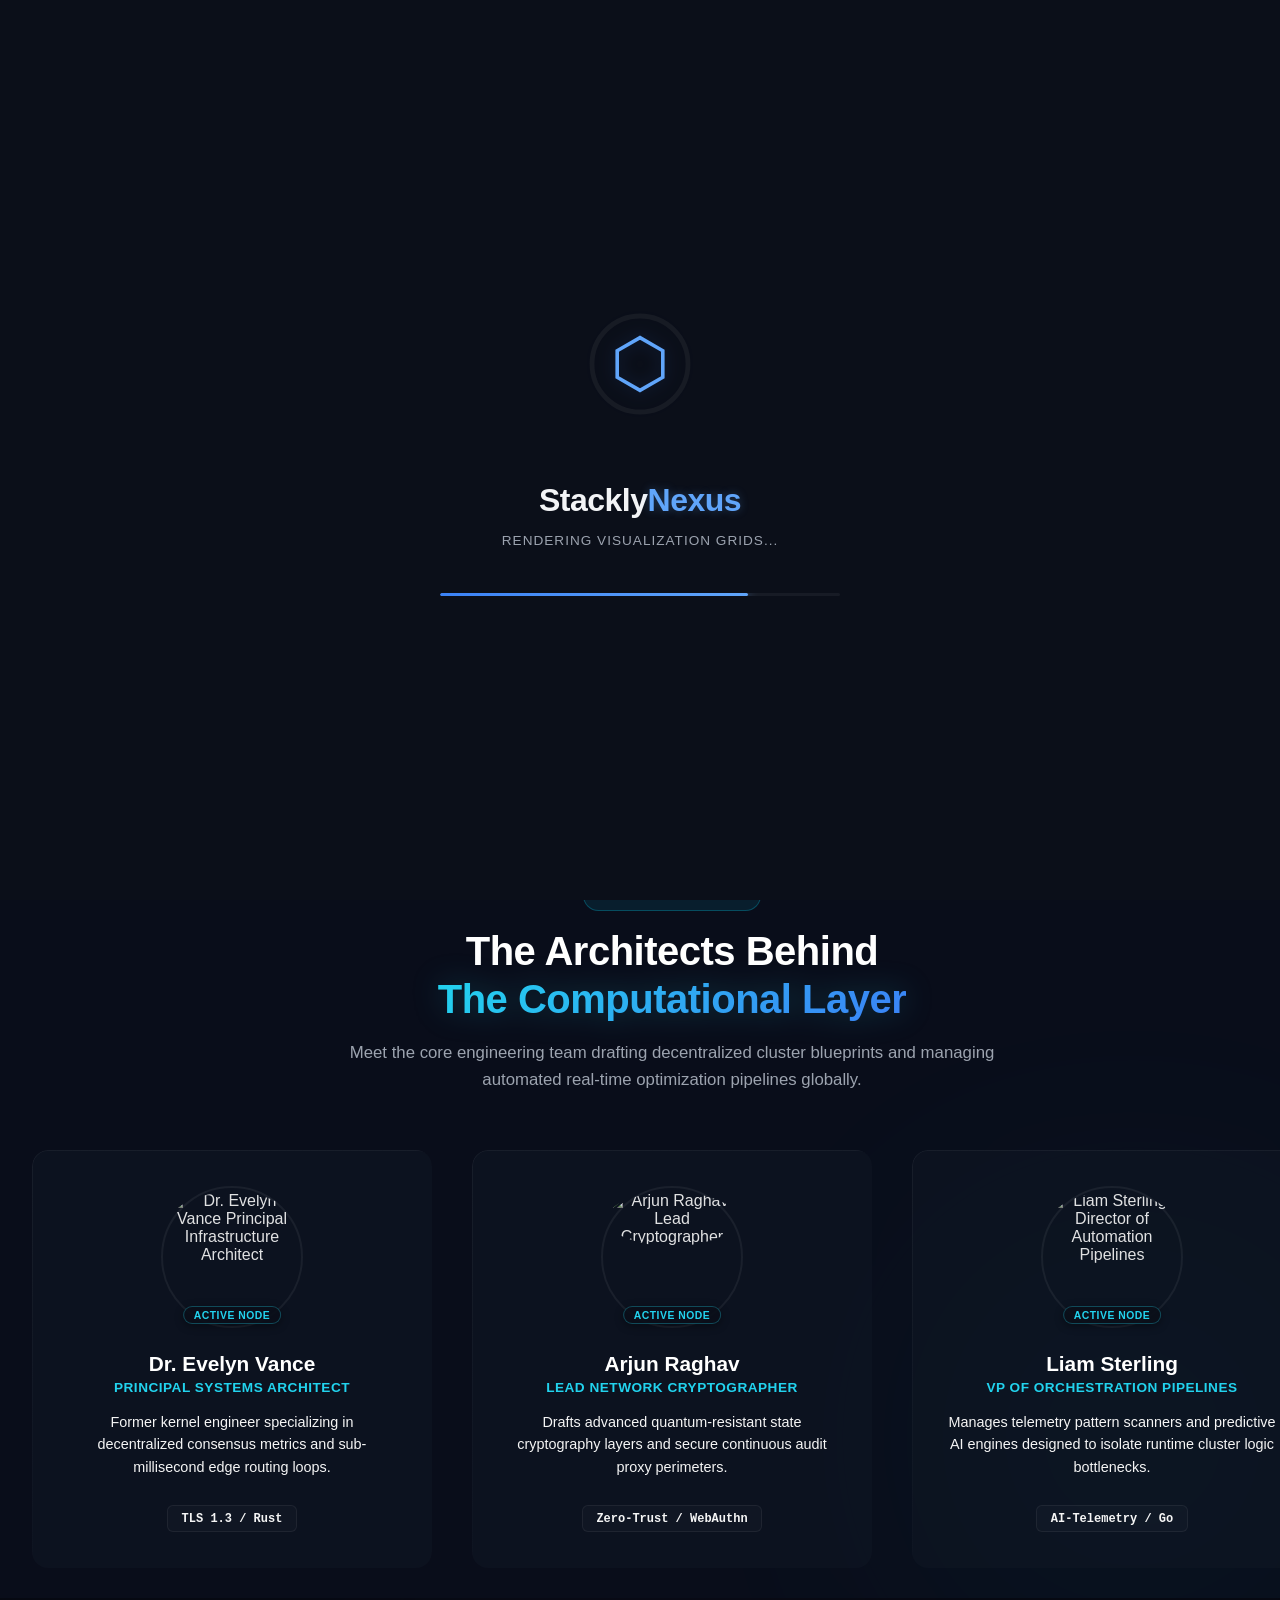
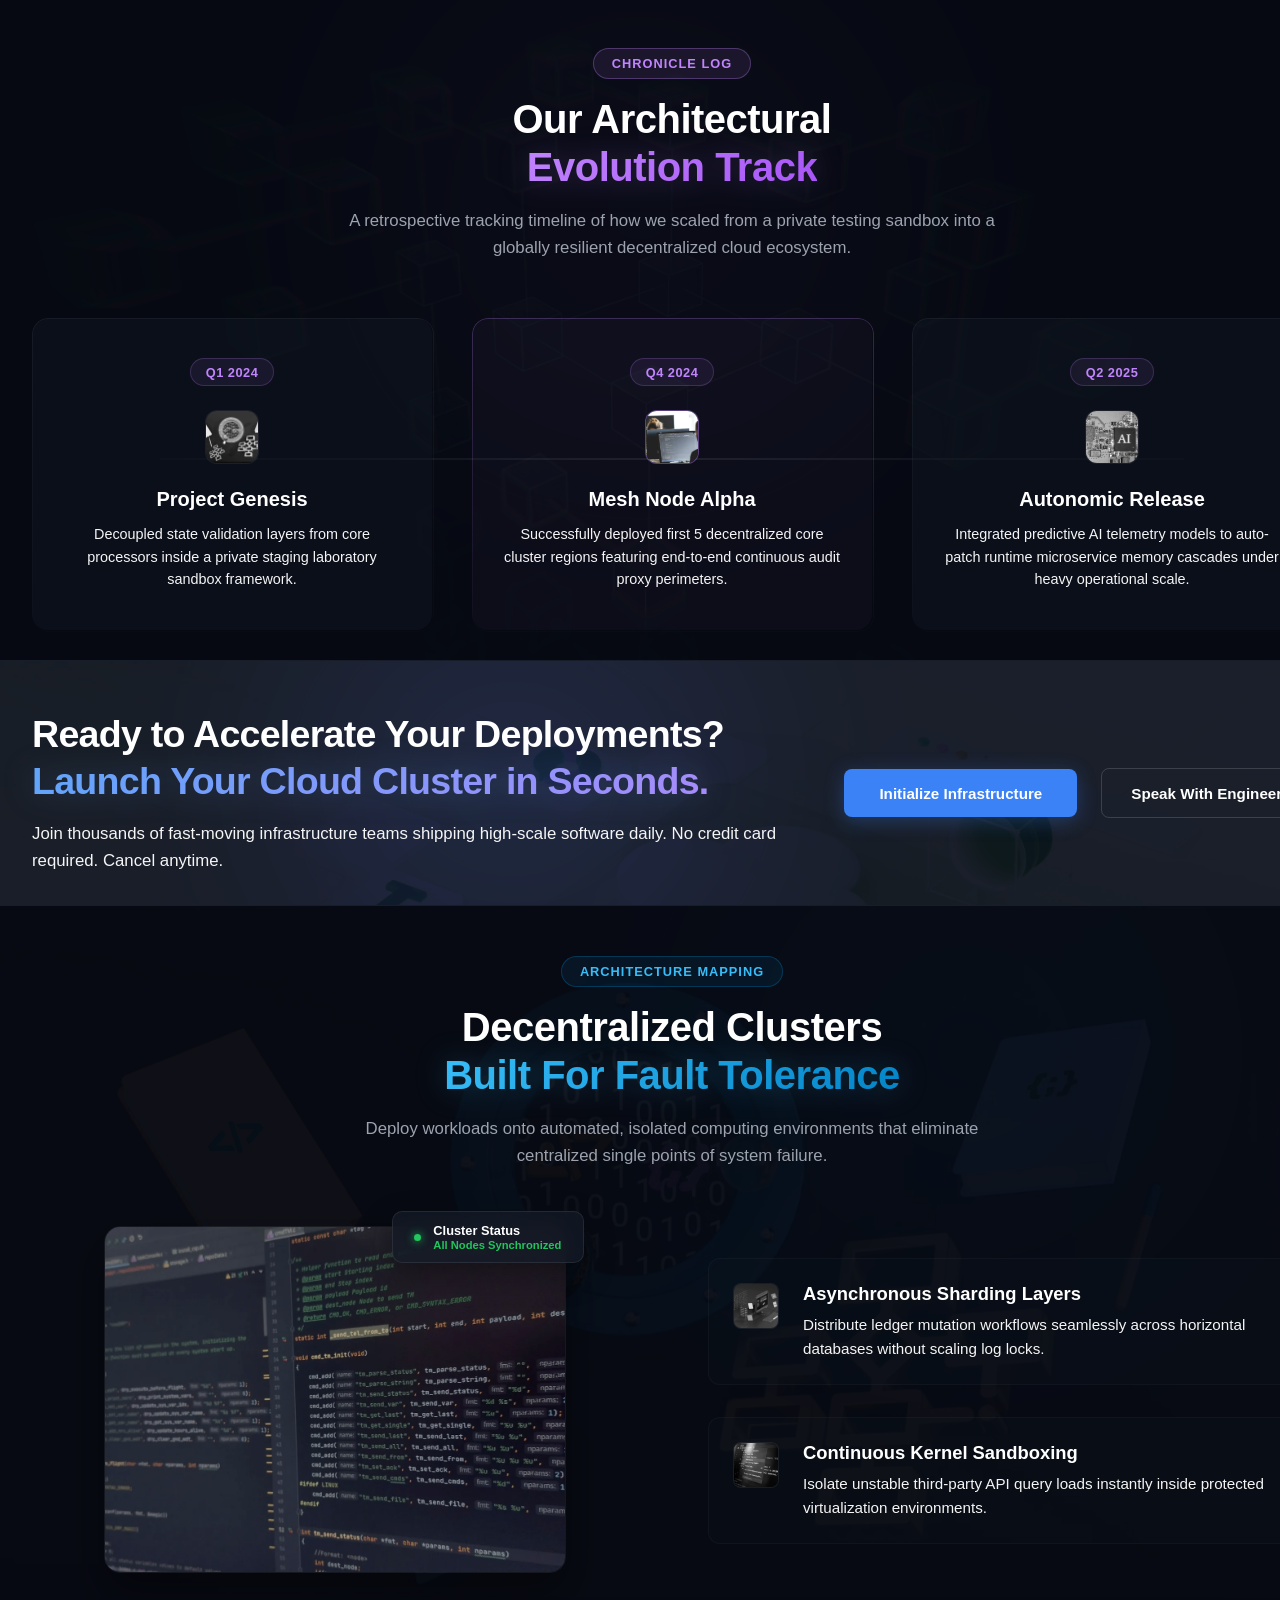
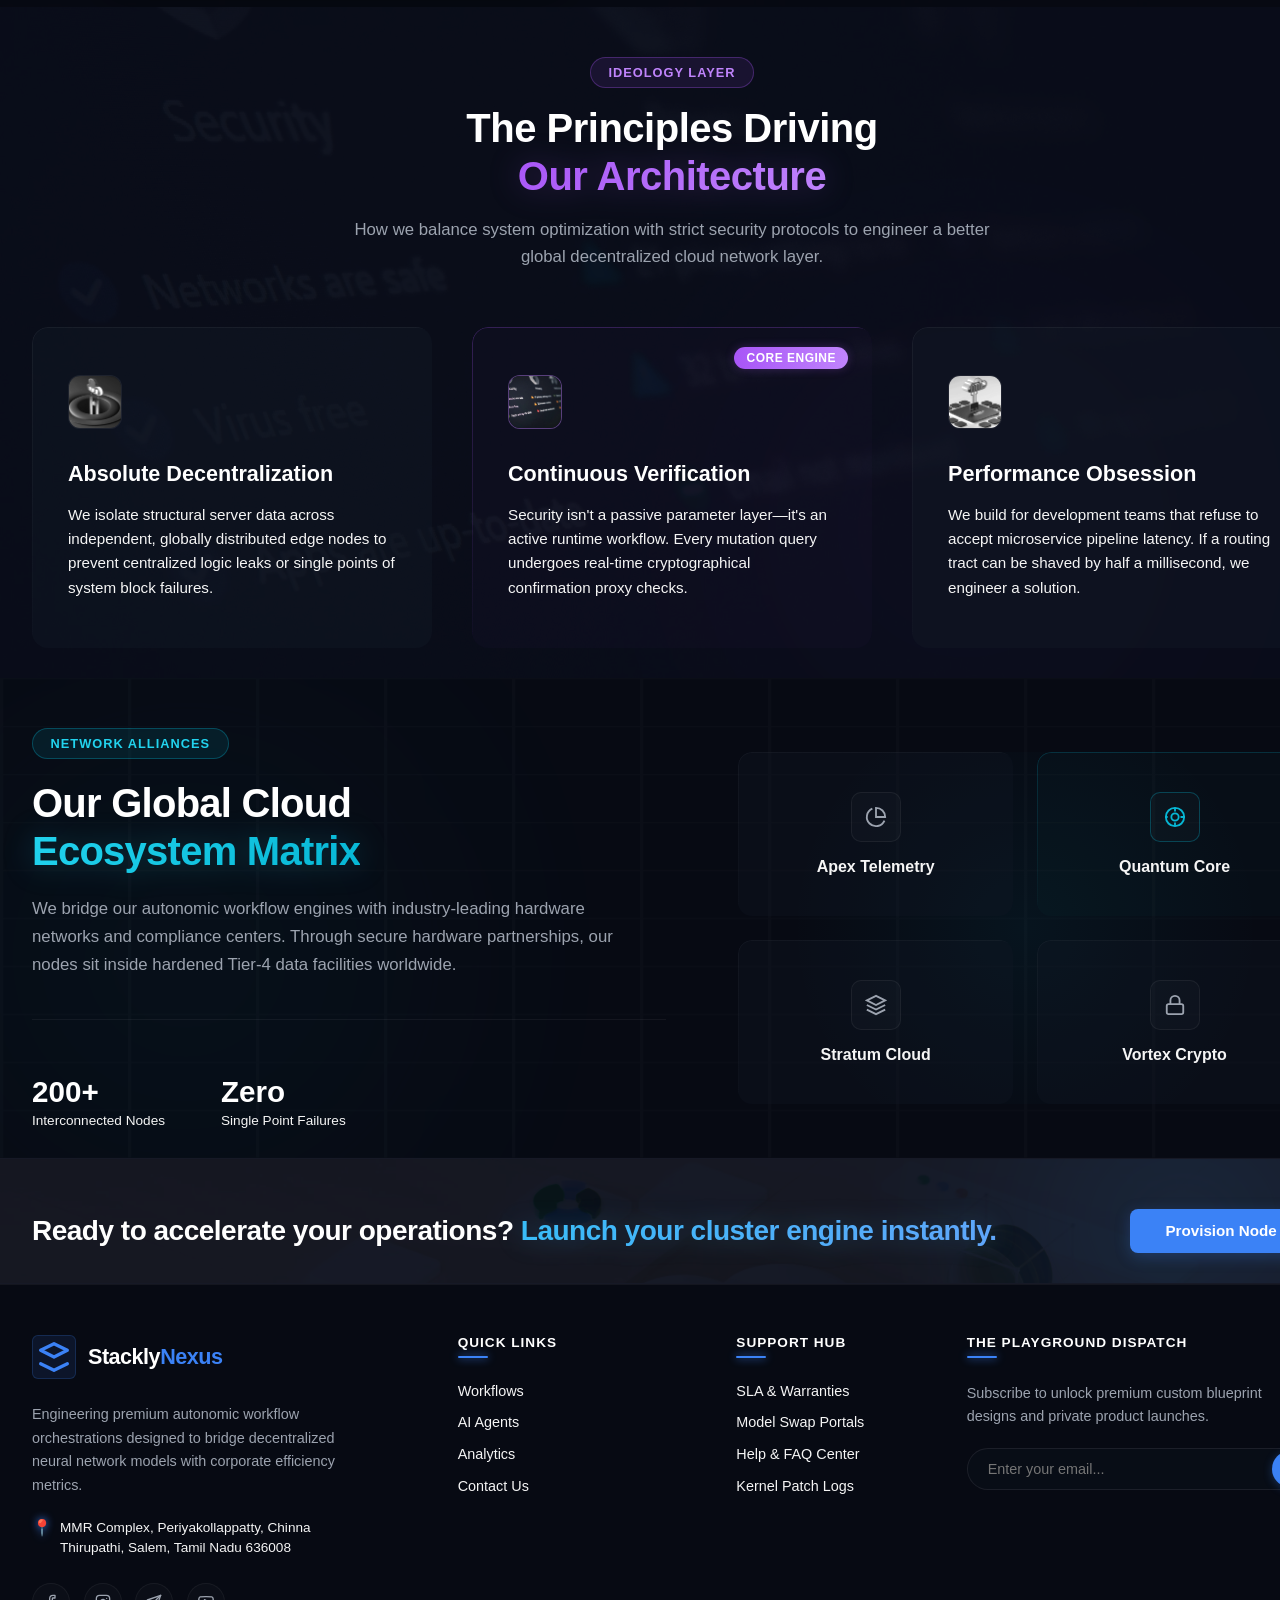
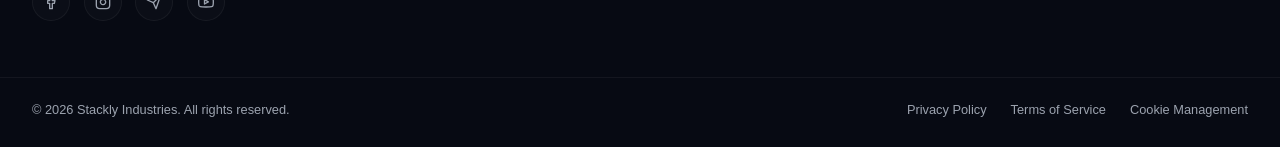
==== about.html @ 10509909 "about page" ====
<!DOCTYPE html>
<html lang="en">
<head>
    <meta charset="UTF-8">
    <meta name="viewport" content="width=device-width, initial-scale=1.0">
    <title>Stackly // Next-Gen Software Solutions</title>
    <link rel="stylesheet" href="style.css">
</head>
<body>

    <!-- 🌟 MODERN PRELOADER OVERLAY -->
    <div id="preloader">
        <div class="preloader-content">
            <!-- Animated Vector Logo Matrix -->
            <div class="vector-logo-container">
                <svg class="glow-vector" viewBox="0 0 100 100" xmlns="http://w3.org">
                    <!-- Outer Ring Path -->
                    <circle class="ring-track" cx="50" cy="50" r="40" />
                    <circle class="ring-pulse" cx="50" cy="50" r="40" />
                    <!-- Inner Core Tech Node Vector -->
                    <polygon class="core-node" points="50,28 69,39 69,61 50,72 31,61 31,39" />
                </svg>
            </div>
            
            <!-- Branding Text Matrix -->
            <div class="loading-text-group">
                <h2 class="loading-brand">Stackly<span>Nexus</span></h2>
                <p class="loading-status">Initializing Core Modules...</p>
            </div>

            <!-- Sleek Linear Progress Track -->
            <div class="progress-bar-container">
                <div class="progress-fill"></div>
            </div>
        </div>
    </div>


   

   <script>
    document.addEventListener("DOMContentLoaded", () => {
    
    const preloader = document.getElementById("preloader");
    const progressFill = document.querySelector(".progress-fill");
    const appContent = document.getElementById("app-content");
    const statusText = document.querySelector(".loading-status");

    // Dynamic loading text states array
    const trackingPhrases = [
        "Initializing core modules...",
        "Establishing secure connection layers...",
        "Optimizing cloud pipeline paths...",
        "Rendering visualization grids..."
    ];

    let currentProgress = 0;
    let phraseIndex = 0;

    // 1. Loading Sequence Pipeline Simulation
    const preloaderInterval = setInterval(() => {
        // Increment loading metrics non-linearly for real-world simulation feel
        currentProgress += Math.floor(Math.random() * 12) + 4;
        
        if (currentProgress >= 100) {
            currentProgress = 100;
            clearInterval(preloaderInterval);
            terminatePreloader();
        }

        // Apply progressive width to CSS element
        progressFill.style.width = `${currentProgress}%`;

        // Cycle through dynamic feedback states contextually
        if (currentProgress > (phraseIndex + 1) * 25 && phraseIndex < trackingPhrases.length - 1) {
            phraseIndex++;
            statusText.innerText = trackingPhrases[phraseIndex];
        }
    }, 500);

    // 2. Clear preloader overlay smoothly out of user focus
    function terminatePreloader() {
        statusText.innerText = "Ready.";
        
        setTimeout(() => {
            // Apply layout exit shifts
            preloader.classList.add("preloader-hidden");
            
            // Bring primary layout container cleanly into vision
            if(appContent) {
                appContent.classList.remove("content-hidden");
                appContent.classList.add("content-visible");
            }
        }, 1000);
    }
});

   </script>

  <!-- 🌟 FIXED, CENTER-ALIGNED HEADER MODULE -->
<header class="navbar-fixed">
    <div class="nav-container">
        
        <!-- Brand Logo Unit (Clicking refreshes the active viewport window) -->
        <a href="javascript:void(0);" class="brand-logo" onclick="window.location.reload();" aria-label="StacklyNexus Home">
            <!-- Scalable SVG tech vector node avoids broken network image paths -->
            <svg class="logo-img" viewBox="0 0 24 24" fill="none" stroke="#3b82f6" stroke-width="2" stroke-linecap="round" stroke-linejoin="round">
                <polygon points="12 2 22 7 12 12 2 7 12 2"></polygon>
                <polyline points="2 17 12 22 22 17"></polyline>
                <polyline points="2 12 12 17 22 12"></polyline>
            </svg>
            <span class="logo-text">Stackly<span>Nexus</span></span>
        </a>

        <!-- Responsive Mobile Drawer Toggle -->
        <button class="hamburger-trigger" aria-label="Toggle Navigation Menu" aria-expanded="false">
            <div class="hamburger-bar"></div>
            <div class="hamburger-bar"></div>
            <div class="hamburger-bar"></div>
        </button>

        <!-- Desktop and Mobile Menu Control Hub -->
        <nav class="nav-menu-wrapper">
            <ul class="nav-list">
                <li><a href="index.html" class="nav-item ">Home</a></li>
                <li><a href="about.html" class="nav-item active">About Us</a></li>
                <li><a href="services.html" class="nav-item">Services</a></li>
                <li><a href="blogs.html" class="nav-item">Blogs</a></li>
                <li><a href="contact.html" class="nav-item">Contact Us</a></li>
            </ul>
        </nav>

        <!-- Right Aligned Authentication Container -->
        <div class="nav-auth-panel">
            <a href="login.html" class="btn-auth">Login</a>
        </div>

    </div>
</header>




<script>
   document.addEventListener("DOMContentLoaded", () => {

    const hamburgerTrigger = document.querySelector(".hamburger-trigger");
    const navMenuWrapper = document.querySelector(".nav-menu-wrapper");
    const navLinks = document.querySelectorAll(".nav-item");
    const authPanel = document.querySelector(".nav-auth-panel");

    // 1. Mobile Drawer Toggle Control Mechanics
    const toggleMobileMenu = () => {
        const isOpen = navMenuWrapper.classList.toggle("drawer-open");
        hamburgerTrigger.classList.toggle("hamburger-active");
        hamburgerTrigger.setAttribute("aria-expanded", isOpen);
        
        if (isOpen) {
            // Append auth logic internally inside layout drawer on tiny viewports
            navMenuWrapper.appendChild(authPanel);
            document.body.style.overflow = "hidden"; // Freeze underlying scroll tracks
        } else {
            // Restore auth node cleanly back onto core grid setup track line
            document.querySelector(".nav-container").appendChild(authPanel);
            document.body.style.overflow = "";
        }
    };

    hamburgerTrigger.addEventListener("click", toggleMobileMenu);

    // 2. Click Navigation and Class State Refinement
    navLinks.forEach(item => {
        item.addEventListener("click", function() {
            // Clear prior active classes
            document.querySelector(".nav-item.active")?.classList.remove("active");
            
            // Apply fresh current active rule assignments
            this.classList.add("active");

            // Fast close drawer if screen size triggers a click action inside responsive layout viewports
            if (navMenuWrapper.classList.contains("drawer-open")) {
                toggleMobileMenu();
            }
        });
    });
});


</script>

<!-- 🌟 ULTRA-MODERN ABOUT HERO SUBSECTION LAYER -->
<section id="about-hero" class="ab-hero-frame">
    
    <!-- Background Canvas Texture Layer Mapping -->
    <div class="ab-hero-bg-layer">
        <img src="./Assests/hand and robot - ai.webp" alt="Cyber security tech grid layout background spatial map" class="ab-hero-mesh-img">
        <div class="ab-hero-glow-orb spectrum-cyan"></div>
        <div class="ab-hero-glow-orb spectrum-indigo"></div>
    </div>

    <div class="ab-hero-container">
        
        <!-- Left Side Column Text & Interactive Mission Core -->
        <div class="ab-hero-text-block">
            <div class="ab-hero-badge">
                <span class="beacon-pulse-dot"></span>
                <span>Our Core Blueprint</span>
            </div>
            
            <h1 class="ab-hero-main-title">
                Pioneering the Next <br>
                <span class="ab-neon-gradient-text">Computational Layer</span>
            </h1>
            
            <p class="ab-hero-subtitle-desc">
                We are a distributed collective of infrastructure architects, data scientists, and systems engineers obsessed with reducing pipeline latency. StacklyNexus builds decentralized automation engines that empower high-growth development operations globally.
            </p>
            
            <!-- Quick Telemetry Specs Row Inside Text Block -->
            <div class="ab-mini-telemetry-row">
                <div class="telemetry-item">
                    <h4>2024</h4>
                    <p>Genesis Launch</p>
                </div>
                <div class="telemetry-item">
                    <h4>15+</h4>
                    <p>Global Edge Hubs</p>
                </div>
                <div class="telemetry-item">
                    <h4>99.99%</h4>
                    <p>Cluster Integrity</p>
                </div>
            </div>
        </div>

        <!-- Right Side Column Visual Showcase Asset Box -->
        <div class="ab-hero-showcase-block">
            <div class="ab-showcase-backdrop-glow"></div>
            <div class="ab-showcase-hull-frame">
                <!-- High-contrast architectural preview image serves as the graphic centerpiece -->
                <img src="./Assests/network visualization.webp" alt="Global team collaborative network telemetry visualization chart" class="ab-showcase-main-img">
                
                <!-- Floating Dashboard Telemetry Card Mockup Overlay -->
                <div class="ab-floating-card metric-overlay-tl">
                    <span class="metric-pulse-icon">🔮</span>
                    <div class="metric-content-box">
                        <p class="metric-node-label">Network Protocol</p>
                        <h4 class="metric-node-val">Zero-Trust Active</h4>
                    </div>
                </div>
            </div>
        </div>

    </div>
</section>

<style>
    /* 🌟 ABOUT PAGE HERO SECTION ENGINE */
.ab-hero-frame {
    position: relative;
    width: 100%;
    min-height: 75vh;
    display: flex;
    align-items: center;
    /* Strict Layout Constraints requested: 50px Top, 30px Bottom */
    padding: 50px 0 30px 0;
    background-color: #070a13; /* Seamless midnight tech base canvas backing color */
    overflow: hidden;
}

/* Background Graphical Layer Tracks mapping */
.ab-hero-bg-layer {
    position: absolute;
    top: 0;
    left: 0;
    width: 100%;
    height: 100%;
    z-index: 1;
    pointer-events: none;
}

.ab-hero-mesh-img {
    width: 100%;
    height: 100%;
    object-fit: cover;
    opacity: 0.1; /* Highly subtle texture background mapping */
    filter: saturate(1.4) contrast(1.1) hue-rotate(180deg);
}

/* Layered Radial Ambient Light Blur Patches */
.ab-hero-glow-orb {
    position: absolute;
    border-radius: 50%;
    filter: blur(130px);
    opacity: 0.12;
    mix-blend-mode: screen;
}

.spectrum-cyan {
    top: -10%;
    right: 10%;
    width: 500px;
    height: 500px;
    background: radial-gradient(circle, #06b6d4 0%, transparent 70%);
}

.spectrum-indigo {
    bottom: -5%;
    left: 5%;
    width: 450px;
    height: 450px;
    background: radial-gradient(circle, #6366f1 0%, transparent 70%);
}

/* Two-Column Responsive Presentation Grid Layout Setup */
.ab-hero-container {
    max-width: 1400px;
    width: 100%;
    margin: 0 auto;
    padding: 0 2rem;
    display: grid;
    grid-template-columns: 1.15fr 0.85fr;
    gap: 4.5rem;
    align-items: center;
    position: relative;
    z-index: 5;
}

/* Left Column Descriptive Typography Elements */
.ab-hero-text-block {
    display: flex;
    flex-direction: column;
    align-items: flex-start;
}

.ab-hero-badge {
    display: inline-flex;
    align-items: center;
    gap: 0.6rem;
    background-color: rgba(6, 182, 212, 0.08);
    border: 1px solid rgba(6, 182, 212, 0.2);
    padding: 0.45rem 1.1rem;
    border-radius: 100px;
    font-size: 0.8rem;
    font-weight: 700;
    color: #22d3ee;
    letter-spacing: 0.5px;
    text-transform: uppercase;
    margin-bottom: 1.5rem;
    box-shadow: 0 0 15px rgba(6, 182, 212, 0.05);
}

.beacon-pulse-dot {
    width: 6px;
    height: 6px;
    background-color: #06b6d4;
    border-radius: 50%;
    box-shadow: 0 0 8px #06b6d4;
    animation: beaconGlowPulse 1.5s infinite alternate;
}

.ab-hero-main-title {
    font-size: 3.75rem;
    font-weight: 800;
    line-height: 1.15;
    letter-spacing: -1.25px;
    color: #ffffff;
    margin: 0 0 1.5rem 0;
}

.ab-neon-gradient-text {
    background: linear-gradient(135deg, #22d3ee 0%, #3b82f6 50%, #818cf8 100%);
    -webkit-background-clip: text;
    -webkit-text-fill-color: transparent;
    filter: drop-shadow(0 0 20px rgba(34, 211, 238, 0.25));
}

.ab-hero-subtitle-desc {
    font-size: 1.1rem;
    line-height: 1.65;
    color: whitesmoke; /* Replaces text-muted field color tokens for deep theme reading contrast */
    max-width: 620px;
    margin: 0 0 2.5rem 0;
}

/* Dynamic Inline Technical Metrics Micro Grid */
.ab-mini-telemetry-row {
    display: flex;
    gap: 3rem;
    border-top: 1px solid rgba(255, 255, 255, 0.06);
    padding-top: 1.75rem;
    width: 100%;
}

.telemetry-item h4 {
    font-size: 1.75rem;
    font-weight: 800;
    color: #ffffff;
    line-height: 1.1;
    margin-bottom: 4px;
    transition: color 0.3s ease, text-shadow 0.3s ease;
}

.telemetry-item p {
    margin: 0;
    font-size: 0.85rem;
    font-weight: 500;
    color: whitesmoke;
}

/* Right Column Visual Media Asset Blocks */
.ab-hero-showcase-block {
    position: relative;
    width: 100%;
    display: flex;
    justify-content: center;
    align-items: center;
}

.ab-showcase-backdrop-glow {
    position: absolute;
    width: 85%;
    height: 85%;
    background: radial-gradient(circle, rgba(6, 182, 212, 0.12) 0%, transparent 65%);
    z-index: 1;
    pointer-events: none;
}

.ab-showcase-hull-frame {
    position: relative;
    width: 100%;
    max-width: 440px;
    aspect-ratio: 1 / 1;
    border-radius: 20px;
    z-index: 2;
    animation: floatingOscillation 6s ease-in-out infinite;
}

.ab-showcase-main-img {
    width: 100%;
    height: 100%;
    object-fit: cover;
    border-radius: 20px;
    border: 1px solid rgba(255, 255, 255, 0.08);
    box-shadow: 0 20px 40px rgba(0, 0, 0, 0.4);
    filter: brightness(0.8) saturate(0.95) contrast(1.05);
    transition: all 0.5s ease;
}

/* Floating HUD Dashboard Component Card element */
.ab-floating-card {
    position: absolute;
    background-color: rgba(19, 26, 38, 0.75);
    backdrop-filter: blur(12px);
    -webkit-backdrop-filter: blur(12px);
    border: 1px solid rgba(255, 255, 255, 0.08);
    padding: 0.75rem 1.25rem;
    border-radius: 10px;
    box-shadow: 0 10px 25px rgba(0, 0, 0, 0.4);
    display: flex;
    align-items: center;
    gap: 0.75rem;
    z-index: 10;
    transition: all 0.3s ease;
}

.metric-overlay-tl {
    top: 12%;
    left: -20px;
}

.metric-pulse-icon {
    font-size: 1.2rem;
    filter: drop-shadow(0 0 4px #a855f7);
}

.metric-node-label {
    margin: 0;
    font-size: 0.7rem;
    text-transform: uppercase;
    color: whitesmoke;
    letter-spacing: 0.5px;
}

.metric-node-val {
    margin: 2px 0 0 0;
    font-size: 0.95rem;
    font-weight: 700;
    color: #ffffff;
}

/* 🌟 DYNAMIC GLOW AND INTERACTIVE HOVER OVERLAYS */

.ab-hero-container:hover .telemetry-item h4 {
    color: #22d3ee;
    text-shadow: 0 0 12px rgba(34, 211, 238, 0.4);
}

.ab-showcase-hull-frame:hover .ab-showcase-main-img {
    filter: brightness(0.95) saturate(1.1) contrast(1.1);
    border-color: rgba(34, 211, 238, 0.3);
    box-shadow: 0 25px 45px rgba(34, 211, 238, 0.15);
}

.ab-showcase-hull-frame:hover .ab-floating-card {
    transform: translateY(-2px) scale(1.02);
    border-color: rgba(168, 85, 247, 0.4);
    box-shadow: 0 12px 30px rgba(168, 85, 247, 0.2);
}

/* 🌀 KEYFRAME TRANSFORMATION LOOP RIGS */
@keyframes beaconGlowPulse {
    0% { transform: scale(0.9); opacity: 0.6; }
    100% { transform: scale(1.25); opacity: 1; filter: drop-shadow(0 0 5px #06b6d4); }
}

@keyframes floatingOscillation {
    0% { transform: translateY(0px); }
    50% { transform: translateY(-10px); }
    100% { transform: translateY(0px); }
}

/* 📱 ADAPTIVE MOBILE LAYOUT OVERRIDES */
@media (max-width: 1024px) {
    .ab-hero-main-title { font-size: 3rem; }
    .ab-hero-container { gap: 2.5rem; }
}

@media (max-width: 900px) {
    .ab-hero-container {
        grid-template-columns: 1fr; /* Stacks column grids lineally on tablet and small viewports */
        text-align: center;
        gap: 4rem;
    }
    .ab-hero-text-block { align-items: center; }
    .ab-mini-telemetry-row { justify-content: center; gap: 2.5rem; }
    .metric-overlay-tl { left: 10px; top: 10px; } /* Safety adjustment zone margins inside smaller frameworks */
}

@media (max-width: 480px) {
    .ab-hero-main-title { font-size: 2.25rem; }
    .ab-mini-telemetry-row { flex-direction: column; gap: 1.5rem; }
}

</style>

<script>
    document.addEventListener("DOMContentLoaded", () => {
    
    // 🌟 Scroll Entrance Tracker Animation for About Hero Section Content Hub
    const abHeroTextContainer = document.querySelector(".ab-hero-text-block");
    const abHeroVisualContainer = document.querySelector(".ab-hero-showcase-block");

    if (abHeroTextContainer && abHeroVisualContainer) {
        // Configure safe initialization hidden metrics parameters
        abHeroTextContainer.style.opacity = "0";
        abHeroTextContainer.style.transform = "translateY(20px)";
        abHeroTextContainer.style.transition = "opacity 0.75s ease, transform 0.75s ease";

        abHeroVisualContainer.style.opacity = "0";
        abHeroVisualContainer.style.transform = "translateY(25px)";
        abHeroVisualContainer.style.transition = "opacity 0.75s ease, transform 0.75s ease";

        // Execute rapid layout activation immediately on DOM Mount loading phases
        setTimeout(() => {
            abHeroTextContainer.style.opacity = "1";
            abHeroTextContainer.style.transform = "translateY(0)";
            
            abHeroVisualContainer.style.opacity = "1";
            abHeroVisualContainer.style.transform = "translateY(0)";
        }, 300);
    }
});

</script>

<!-- 🌟 HIGH-TECH "OUR TEAM" ENGINEERING GRID COMPONENT -->
<section id="engineering-team" class="team-frame">
    
    <!-- Background Canvas Layer Architecture -->
    <div class="team-bg-layer">
        <img src="https://unsplash.com" alt="Technical network node layout background grid" class="team-mesh-img">
        <div class="team-ambient-glow neon-cyan-glow"></div>
    </div>

    <div class="team-container">
        
        <!-- Section Title & Meta Header Box -->
        <div class="team-header-block">
            <span class="team-badge">Operative Matrix</span>
            <h2 class="team-main-title">The Architects Behind <br><span>The Computational Layer</span></h2>
            <p class="team-subtitle-desc">Meet the core engineering team drafting decentralized cluster blueprints and managing automated real-time optimization pipelines globally.</p>
        </div>

        <!-- 3-Column Adaptable Responsive Grid System -->
        <div class="team-grid-track">
            
            <!-- Team Member Card 01 -->
            <div class="team-card-node">
                <div class="team-card-inner">
                    <div class="member-image-hull">
                        <img src="https://unsplash.com" alt="Dr. Evelyn Vance Principal Infrastructure Architect" class="member-main-img">
                        <!-- Neon status telemetry tag overlay -->
                        <span class="member-status-indicator">Active Node</span>
                    </div>
                    <div class="member-meta-details">
                        <h3 class="member-name">Dr. Evelyn Vance</h3>
                        <p class="member-role">Principal Systems Architect</p>
                        <p class="member-bio">Former kernel engineer specializing in decentralized consensus metrics and sub-millisecond edge routing loops.</p>
                        
                        <!-- Floating Micro Code Badge -->
                        <div class="member-tech-tag">TLS 1.3 / Rust</div>
                    </div>
                </div>
            </div>

            <!-- Team Member Card 02 -->
            <div class="team-card-node">
                <div class="team-card-inner">
                    <div class="member-image-hull">
                        <img src="https://unsplash.com" alt="Arjun Raghav Lead Cryptographer" class="member-main-img">
                        <span class="member-status-indicator">Active Node</span>
                    </div>
                    <div class="member-meta-details">
                        <h3 class="member-name">Arjun Raghav</h3>
                        <p class="member-role">Lead Network Cryptographer</p>
                        <p class="member-bio">Drafts advanced quantum-resistant state cryptography layers and secure continuous audit proxy perimeters.</p>
                        
                        <div class="member-tech-tag">Zero-Trust / WebAuthn</div>
                    </div>
                </div>
            </div>

            <!-- Team Member Card 03 -->
            <div class="team-card-node">
                <div class="team-card-inner">
                    <div class="member-image-hull">
                        <img src="https://unsplash.com" alt="Liam Sterling Director of Automation Pipelines" class="member-main-img">
                        <span class="member-status-indicator">Active Node</span>
                    </div>
                    <div class="member-meta-details">
                        <h3 class="member-name">Liam Sterling</h3>
                        <p class="member-role">VP of Orchestration Pipelines</p>
                        <p class="member-bio">Manages telemetry pattern scanners and predictive AI engines designed to isolate runtime cluster logic bottlenecks.</p>
                        
                        <div class="member-tech-tag">AI-Telemetry / Go</div>
                    </div>
                </div>
            </div>

        </div>
    </div>
</section>

<style>
    /* 🌟 HIGH-TECH TEAM GRID SECTION CORE ENGINE */
.team-frame {
    position: relative;
    width: 100%;
    /* Strict Layout Constraints requested: 50px Top, 30px Bottom */
    padding: 50px 0 30px 0;
    background-color: #090d1a; /* Synchronized depth layer pattern matching the system flow */
    overflow: hidden;
}

/* Background Canvas Graphics Logic */
.team-bg-layer {
    position: absolute;
    top: 0;
    left: 0;
    width: 100%;
    height: 100%;
    z-index: 1;
    pointer-events: none;
}

.team-mesh-img {
    width: 100%;
    height: 100%;
    object-fit: cover;
    opacity: 0.03; /* Soft subtle background layout lines footprint */
    filter: saturate(1.5) contrast(1.1) hue-rotate(180deg);
}

.team-ambient-glow {
    position: absolute;
    border-radius: 50%;
    filter: blur(140px);
    opacity: 0.1;
    width: 550px;
    height: 550px;
}

.neon-cyan-glow {
    bottom: -15%;
    right: -10%;
    background: radial-gradient(circle, #06b6d4 0%, transparent 70%);
}

/* Core Presentation Layout Grid Setup */
.team-container {
    max-width: 1400px;
    width: 100%;
    margin: 0 auto;
    padding: 0 2rem;
    position: relative;
    z-index: 5;
}

/* Header Component Configuration Details */
.team-header-block {
    text-align: center;
    max-width: 650px;
    margin: 0 auto 3.5rem auto;
}

.team-badge {
    display: inline-block;
    background-color: rgba(6, 182, 212, 0.1);
    border: 1px solid rgba(6, 182, 212, 0.3);
    color: #22d3ee;
    padding: 0.45rem 1.1rem;
    border-radius: 100px;
    font-size: 0.8rem;
    font-weight: 700;
    text-transform: uppercase;
    letter-spacing: 1px;
    margin-bottom: 1rem;
}

.team-header-block h2 {
    font-size: 2.5rem;
    font-weight: 800;
    line-height: 1.2;
    color: #ffffff;
    margin: 0 0 1rem 0;
    letter-spacing: -0.5px;
}

.team-header-block h2 span {
    background: linear-gradient(135deg, #22d3ee 0%, #3b82f6 100%);
    -webkit-background-clip: text;
    -webkit-text-fill-color: transparent;
    filter: drop-shadow(0 0 15px rgba(34, 211, 238, 0.25));
}

.team-subtitle-desc {
    font-size: 1.05rem;
    color: var(--text-muted);
    line-height: 1.6;
}

/* 3-Column Adaptable Responsive Grid System Track */
.team-grid-track {
    display: grid;
    grid-template-columns: repeat(auto-fit, minmax(320px, 1fr));
    gap: 2.5rem;
    width: 100%;
}

/* High-Tech Grid Card Node Box */
.team-card-node {
    position: relative;
    border-radius: 16px;
    background-color: rgba(19, 26, 38, 0.4);
    overflow: hidden;
    transition: transform 0.4s cubic-bezier(0.16, 1, 0.3, 1), background-color 0.4s ease, box-shadow 0.4s ease;
    z-index: 2;
}

/* Outer Border Track Line Engine */
.team-card-node::before {
    content: '';
    position: absolute;
    top: 0;
    left: 0;
    width: 100%;
    height: 100%;
    border-radius: 16px;
    padding: 1px;
    background: linear-gradient(180deg, rgba(255, 255, 255, 0.05) 0%, rgba(255, 255, 255, 0.01) 100%);
    -webkit-mask: linear-gradient(#fff 0 0) content-box, linear-gradient(#fff 0 0);
    -webkit-mask-composite: xor;
    mask-composite: exclude;
    pointer-events: none;
    transition: background 0.4s ease;
}

.team-card-inner {
    padding: 2.25rem;
    height: 100%;
    display: flex;
    flex-direction: column;
    align-items: center;
    text-align: center;
}

/* Image Containment Mask & HUD Indicators Mapping */
.member-image-hull {
    position: relative;
    width: 130px;
    height: 130px;
    border-radius: 50%;
    padding: 4px;
    border: 2px solid rgba(255, 255, 255, 0.06);
    margin-bottom: 1.5rem;
    transition: border-color 0.4s ease, box-shadow 0.4s ease;
}

.member-main-img {
    width: 100%;
    height: 100%;
    object-fit: cover;
    border-radius: 50%;
    filter: grayscale(40%) contrast(1.05) brightness(0.9);
    transition: filter 0.4s ease, transform 0.4s ease;
}

.member-status-indicator {
    position: absolute;
    bottom: 2px;
    left: 50%;
    transform: translateX(-50%);
    background-color: rgba(11, 15, 25, 0.9);
    border: 1px solid rgba(34, 211, 238, 0.3);
    color: #22d3ee;
    font-size: 0.65rem;
    font-weight: 700;
    text-transform: uppercase;
    letter-spacing: 0.5px;
    padding: 0.15rem 0.6rem;
    border-radius: 100px;
    white-space: nowrap;
    box-shadow: 0 2px 8px rgba(0, 0, 0, 0.4);
    transition: all 0.3s ease;
}

/* Metadata Profile Details Groupings */
.member-meta-details {
    width: 100%;
}

.member-name {
    font-size: 1.3rem;
    font-weight: 700;
    color: #ffffff;
    margin: 0 0 0.25rem 0;
    transition: color 0.3s ease;
}

.member-role {
    font-size: 0.85rem;
    font-weight: 600;
    color: #22d3ee;
    margin: 0 0 1rem 0;
    text-transform: uppercase;
    letter-spacing: 0.5px;
}

.member-bio {
    font-size: 0.9rem;
    line-height: 1.55;
    color: whitesmoke; /* Whitesmoke color configuration layer replaces dark text-muted fields */
    margin: 0 0 1.5rem 0;
    min-height: 70px; /* Aligns card nodes neatly by preserving vertical height bounds */
}

/* Dynamic Inline Technical Code Tag */
.member-tech-tag {
    display: inline-block;
    font-family: 'Courier New', Courier, monospace;
    font-size: 0.75rem;
    font-weight: 700;
    background-color: rgba(255, 255, 255, 0.02);
    border: 1px solid rgba(255, 255, 255, 0.06);
    color: whitesmoke;
    padding: 0.35rem 0.85rem;
    border-radius: 6px;
    transition: all 0.3s ease;
}

/* 🌟 DYNAMIC GLOW AND INTERACTIVE HOVER OVERLAYS */
.team-card-node:hover {
    transform: translateY(-5px);
    background-color: rgba(19, 26, 38, 0.75);
    box-shadow: 0 20px 40px rgba(0, 0, 0, 0.35), 0 0 30px rgba(6, 182, 212, 0.1);
}

/* Morph outer border properties smoothly into an active neon path */
.team-card-node:hover::before {
    background: linear-gradient(135deg, #22d3ee 0%, #3b82f6 100%);
}

.team-card-node:hover .member-image-hull {
    border-color: #22d3ee;
    box-shadow: 0 0 15px rgba(6, 182, 212, 0.35);
}

.team-card-node:hover .member-main-img {
    filter: grayscale(0%) contrast(1.1) brightness(1);
    transform: scale(1.02);
}

.team-card-node:hover .member-status-indicator {
    background-color: #22d3ee;
    color: #070a13;
    box-shadow: 0 0 12px #22d3ee;
    border-color: #22d3ee;
}

.team-card-node:hover .member-name {
    color: #22d3ee;
    text-shadow: 0 0 10px rgba(34, 211, 238, 0.2);
}

.team-card-node:hover .member-tech-tag {
    background-color: rgba(34, 211, 238, 0.08);
    border-color: rgba(34, 211, 238, 0.3);
    color: #ffffff;
    box-shadow: 0 0 8px rgba(34, 211, 238, 0.15);
}

/* 📱 ADAPTIVE MOBILE LAYOUT OVERRIDES */
@media (max-width: 768px) {
    .team-header-block h2 {
        font-size: 2rem;
    }
    .team-grid-track {
        grid-template-columns: 1fr; /* Stacks column sets vertically on tablet and smaller screen viewports */
    }
    .team-card-inner {
        padding: 2rem;
    }
}

</style>

<script>
    document.addEventListener("DOMContentLoaded", () => {
    
    // 🌟 Scroll Entrance Animation Logic for Team Member Node Cards
    const operationalTeamCards = document.querySelectorAll(".team-card-node");
    
    operationalTeamCards.forEach((card, pos) => {
        card.style.opacity = "0";
        card.style.transform = "translateY(25px)";
        card.style.transition = "opacity 0.6s cubic-bezier(0.16, 1, 0.3, 1), transform 0.6s cubic-bezier(0.16, 1, 0.3, 1), background-color 0.4s ease, box-shadow 0.4s ease";
        card.style.transitionDelay = `${pos * 100}ms`; // Cascading staggered reveal entries
    });

    const activeTeamObserver = new IntersectionObserver((entries) => {
        entries.forEach(entry => {
            if (entry.isIntersecting) {
                entry.target.style.opacity = "1";
                entry.target.style.transform = "translateY(0)";
                activeTeamObserver.unobserve(entry.target);
            }
        });
    }, {
        threshold: 0.1,
        rootMargin: "0px 0px -30px 0px"
    });

    operationalTeamCards.forEach(card => activeTeamObserver.observe(card));
});

</script>

<!-- 🌟 HIGH-TECH COMPANY TIMELINE & MILESTONE COMPONENT -->
<section id="company-timeline" class="timeline-frame">
    
    <!-- Background Canvas Texture Layer Mapping -->
    <div class="timeline-bg-layer">
        <img src="./Assests/network visualization.webp" alt="Cyber telemetry matrix space canvas digital trace layout" class="timeline-mesh-img">
        <div class="timeline-ambient-glow amethyst-blur"></div>
    </div>

    <div class="timeline-container">
        
        <!-- Section Title & Meta Header Box -->
        <div class="timeline-header-block">
            <span class="timeline-badge">Chronicle Log</span>
            <h2 class="timeline-main-title">Our Architectural <br><span>Evolution Track</span></h2>
            <p class="timeline-subtitle-desc">A retrospective tracking timeline of how we scaled from a private testing sandbox into a globally resilient decentralized cloud ecosystem.</p>
        </div>

        <!-- 🌟 Horizontal Side-By-Side Timeline Track -->
        <div class="timeline-horizontal-track">
            
            <!-- Milestone Node 01 -->
            <div class="timeline-node-card">
                <div class="node-hull-inner">
                    <div class="node-time-badge">Q1 2024</div>
                    <div class="node-icon-box">
                        <img src="./Assests/cluster.webp" alt="Sandbox initial cluster trace schematic illustration" class="node-graphic">
                    </div>
                    <h3 class="node-title">Project Genesis</h3>
                    <p class="node-desc">Decoupled state validation layers from core processors inside a private staging laboratory sandbox framework.</p>
                </div>
            </div>

            <!-- Milestone Node 02 -->
            <div class="timeline-node-card active-node-card">
                <div class="node-hull-inner">
                    <div class="node-time-badge">Q4 2024</div>
                    <div class="node-icon-box">
                        <img src="./Assests/zero.webp" alt="Zero-trust perimeter cryptography testing matrix blueprint" class="node-graphic">
                    </div>
                    <h3 class="node-title">Mesh Node Alpha</h3>
                    <p class="node-desc">Successfully deployed first 5 decentralized core cluster regions featuring end-to-end continuous audit proxy perimeters.</p>
                </div>
            </div>

            <!-- Milestone Node 03 -->
            <div class="timeline-node-card">
                <div class="node-hull-inner">
                    <div class="node-time-badge">Q2 2025</div>
                    <div class="node-icon-box">
                        <img src="./Assests/AI engine.webp" alt="AI engine prediction telemetry tracking console grid" class="node-graphic">
                    </div>
                    <h3 class="node-title">Autonomic Release</h3>
                    <p class="node-desc">Integrated predictive AI telemetry models to auto-patch runtime microservice memory cascades under heavy operational scale.</p>
                </div>
            </div>

        </div>
    </div>
</section>

<style>
    /* 🌟 COMPANY TIMELINE MATRIX CORE ENGINE */
.timeline-frame {
    position: relative;
    width: 100%;
    /* Strict Layout Constraints requested: 50px Top, 30px Bottom */
    padding: 50px 0 30px 0;
    background-color: #070a13; /* Alternating dark theme backdrop sequence matching */
    overflow: hidden;
}

/* Background Canvas Graphics Logic mapping */
.timeline-bg-layer {
    position: absolute;
    top: 0;
    left: 0;
    width: 100%;
    height: 100%;
    z-index: 1;
    pointer-events: none;
}

.timeline-mesh-img {
    width: 100%;
    height: 100%;
    object-fit: cover;
    opacity: 0.03; /* Maintains soft subtle layout texture footprint depth visibility */
    filter: saturate(1.4) contrast(1.1) hue-rotate(280deg);
}

.timeline-ambient-glow {
    position: absolute;
    border-radius: 50%;
    filter: blur(140px);
    opacity: 0.08;
    width: 550px;
    height: 550px;
}

.amethyst-blur {
    top: -10%;
    left: 50%;
    transform: translateX(-50%);
    background: radial-gradient(circle, #c084fc 0%, transparent 70%);
}

/* Core Content Presentation Container Setup */
.timeline-container {
    max-width: 1400px;
    width: 100%;
    margin: 0 auto;
    padding: 0 2rem;
    position: relative;
    z-index: 5;
}

/* Header Component Configuration Details */
.timeline-header-block {
    text-align: center;
    max-width: 650px;
    margin: 0 auto 3.5rem auto;
}

.timeline-badge {
    display: inline-block;
    background-color: rgba(192, 132, 252, 0.1);
    border: 1px solid rgba(192, 132, 252, 0.3);
    color: #c084fc;
    padding: 0.45rem 1.1rem;
    border-radius: 100px;
    font-size: 0.8rem;
    font-weight: 700;
    text-transform: uppercase;
    letter-spacing: 1px;
    margin-bottom: 1rem;
}

.timeline-header-block h2 {
    font-size: 2.5rem;
    font-weight: 800;
    line-height: 1.2;
    color: #ffffff;
    margin: 0 0 1rem 0;
    letter-spacing: -0.5px;
}

.timeline-header-block h2 span {
    background: linear-gradient(135deg, #c084fc 0%, #a855f7 100%);
    -webkit-background-clip: text;
    -webkit-text-fill-color: transparent;
    filter: drop-shadow(0 0 15px rgba(192, 132, 252, 0.25));
}

.timeline-subtitle-desc {
    font-size: 1.05rem;
    color: var(--text-muted);
    line-height: 1.6;
}

/* 🌟 FORCED HORIZONTAL PAIR GRID TRACK ROW ASSEMBLY */
.timeline-horizontal-track {
    display: grid;
    grid-template-columns: repeat(3, 1fr); /* Forces side-by-side milestones layout track */
    gap: 2.5rem;
    width: 100%;
    position: relative;
}

/* Continuous connection path track baseline behind row metrics cards */
.timeline-horizontal-track::after {
    content: '';
    position: absolute;
    top: 140px; /* Aligns horizontally right behind the image vector bubbles */
    left: 10%;
    width: 80%;
    height: 2px;
    background: linear-gradient(90deg, rgba(255,255,255,0.02) 0%, rgba(255,255,255,0.08) 50%, rgba(255,255,255,0.02) 100%);
    z-index: 1;
}

/* Individual Milestone Node Box */
.timeline-node-card {
    position: relative;
    border-radius: 16px;
    background-color: rgba(19, 26, 38, 0.4);
    transition: transform 0.4s cubic-bezier(0.16, 1, 0.3, 1), background-color 0.4s ease, box-shadow 0.4s ease;
    z-index: 2;
}

.timeline-node-card::before {
    content: '';
    position: absolute;
    top: 0;
    left: 0;
    width: 100%;
    height: 100%;
    border-radius: 16px;
    padding: 1px;
    background: linear-gradient(180deg, rgba(255, 255, 255, 0.05) 0%, rgba(255, 255, 255, 0.01) 100%);
    -webkit-mask: linear-gradient(#fff 0 0) content-box, linear-gradient(#fff 0 0);
    -webkit-mask-composite: xor;
    mask-composite: exclude;
    pointer-events: none;
    transition: background 0.4s ease;
}

.node-hull-inner {
    padding: 2.5rem 2rem;
    display: flex;
    flex-direction: column;
    align-items: center;
    text-align: center;
}

/* Highlighted / Active historical landmark status rule templates mapping */
.active-node-card {
    background-color: rgba(192, 132, 252, 0.03);
}

.active-node-card::before {
    background: linear-gradient(180deg, rgba(192, 132, 252, 0.25) 0%, rgba(192, 132, 252, 0.02) 100%);
}

/* Upper Temporal Identity Badges */
.node-time-badge {
    font-size: 0.8rem;
    font-weight: 700;
    color: #c084fc;
    background-color: rgba(192, 132, 252, 0.08);
    border: 1px solid rgba(192, 132, 252, 0.2);
    padding: 0.35rem 0.95rem;
    border-radius: 100px;
    letter-spacing: 0.5px;
    margin-bottom: 1.5rem;
    transition: all 0.3s ease;
}

/* Vector Graphic Bubble Housing */
.node-icon-box {
    width: 52px;
    height: 52px;
    border-radius: 12px;
    background-color: rgba(255, 255, 255, 0.02);
    border: 1px solid rgba(255, 255, 255, 0.05);
    display: flex;
    justify-content: center;
    align-items: center;
    margin-bottom: 1.5rem;
    position: relative;
    z-index: 5;
    transition: all 0.4s ease;
    overflow: hidden;
}

.node-graphic {
    width: 100%;
    height: 100%;
    object-fit: cover;
    filter: grayscale(100%) brightness(1.2);
    transition: all 0.4s ease;
}

.node-title {
    font-size: 1.25rem;
    font-weight: 700;
    color: #ffffff;
    margin: 0 0 0.75rem 0;
    transition: color 0.3s ease;
}

.node-desc {
    font-size: 0.9rem;
    color: whitesmoke; /* Optimal contrast white/whitesmoke fonts */
    line-height: 1.55;
    margin: 0;
}

/* 🌟 DYNAMIC GLOW AND INTERACTIVE HOVER OVERLAYS */
.timeline-node-card:hover {
    transform: translateY(-5px);
    background-color: rgba(19, 26, 38, 0.7);
    box-shadow: 0 20px 40px rgba(0, 0, 0, 0.35), 0 0 30px rgba(192, 132, 252, 0.1);
}

.timeline-node-card:hover::before {
    background: linear-gradient(135deg, #c084fc 0%, #a855f7 100%);
}

.timeline-node-card:hover .node-time-badge {
    background-color: #c084fc;
    color: #070a13;
    box-shadow: 0 0 10px #c084fc;
    border-color: #c084fc;
}

.timeline-node-card:hover .node-icon-box {
    background-color: rgba(192, 132, 252, 0.1);
    border-color: rgba(192, 132, 252, 0.3);
    box-shadow: 0 0 15px rgba(192, 132, 252, 0.2);
}

.timeline-node-card:hover .node-graphic {
    filter: grayscale(0%) brightness(1);
    transform: scale(1.05);
}

.timeline-node-card:hover .node-title {
    color: #c084fc;
    text-shadow: 0 0 10px rgba(192, 132, 252, 0.2);
}

/* Active pre-set nodes configurations */
.active-node-card .node-icon-box { border-color: rgba(192, 132, 252, 0.4); background-color: rgba(192, 132, 252, 0.05); }
.active-node-card .node-graphic { filter: grayscale(20%) brightness(1.1); }

/* 📱 ADAPTIVE MOBILE LAYOUT OVERRIDES */
@media (max-width: 950px) {
    /* 🌟 Safely reflows the horizontal rows into standard clear vertical tracks on smartphone displays */
    .timeline-horizontal-track {
        grid-template-columns: 1fr;
        gap: 2rem;
    }
    
    .timeline-horizontal-track::after {
        display: none; /* Safely strips the horizontal connector path on vertical reflow stacks */
    }
    
    .node-hull-inner {
        padding: 2.25rem 1.75rem;
    }
}

</style>

<script>

    document.addEventListener("DOMContentLoaded", () => {
    
    // 🌟 Scroll Entrance Animation Logic for Timeline Milestone Cards
    const tacticalTimelineCards = document.querySelectorAll(".timeline-node-card");
    
    tacticalTimelineCards.forEach((card, index) => {
        card.style.opacity = "0";
        card.style.transform = "translateY(25px)";
        card.style.transition = "opacity 0.6s cubic-bezier(0.16, 1, 0.3, 1), transform 0.6s cubic-bezier(0.16, 1, 0.3, 1), background-color 0.4s ease, box-shadow 0.4s ease";
        card.style.transitionDelay = `${index * 120}ms`; // Cascading staggered reveal entries
    });

    const milestoneObserver = new IntersectionObserver((entries) => {
        entries.forEach(entry => {
            if (entry.isIntersecting) {
                entry.target.style.opacity = "1";
                entry.target.style.transform = "translateY(0)";
                milestoneObserver.unobserve(entry.target);
            }
        });
    }, {
        threshold: 0.1,
        rootMargin: "0px 0px -20px 0px"
    });

    tacticalTimelineCards.forEach(card => milestoneObserver.observe(card));
});

</script>

<section id="cta-action" class="cta-frame">
    
    <!-- Background Canvas Layer Mapping -->
    <div class="cta-bg-layer">
        <img src="./Assests/lite bg - cloud.webp" alt="Futuristic abstract network flow connection background" class="cta-mesh-img">
        <div class="cta-ambient-glow indigo-glow"></div>
    </div>

    <div class="cta-container">
        
        <!-- Two-Line Impactful Content Frame -->
        <div class="cta-content-wrapper">
            <h2 class="cta-title">
                Ready to Accelerate Your Deployments? <br>
                <span>Launch Your Cloud Cluster in Seconds.</span>
            </h2>
            <p class="cta-subtitle">
                Join thousands of fast-moving infrastructure teams shipping high-scale software daily. No credit card required. Cancel anytime.
            </p>
        </div>

        <!-- Right Aligned Interactive Deployment Target Actions -->
        <div class="cta-actions-hub">
            <a href="404.html" class="btn-cta-glow">Initialize Infrastructure</a>
            <a href="404.html" class="btn-cta-outline">Speak With Engineer</a>
        </div>

    </div>
</section>

<style>
    /* 🌟 TWO-LINE CTA SECTION CORE ENGINE */
.cta-frame {
    position: relative;
    width: 100%;
    /* Strict Layout Constraints requested: 50px Top, 30px Bottom */
    padding: 50px 0 30px 0;
    background-color: #0b111e; /* Deep dark tech base canvas backing color */
    overflow: hidden;
    border-top: 1px solid rgba(255, 255, 255, 0.05);
    border-bottom: 1px solid rgba(255, 255, 255, 0.05);
}

/* Background Canvas Graphics Logic */
.cta-bg-layer {
    position: absolute;
    top: 0;
    left: 0;
    width: 100%;
    height: 100%;
    z-index: 1;
    pointer-events: none;
}

.cta-mesh-img {
    width: 100%;
    height: 100%;
    object-fit: cover;
    opacity: 0.06; /* Highly subtle image layer footprint background texturing */
    filter: saturate(1.5) contrast(1.2) hue-rotate(220deg);
}

.cta-ambient-glow {
    position: absolute;
    border-radius: 50%;
    filter: blur(120px);
    opacity: 0.15;
    width: 600px;
    height: 350px;
}

.indigo-glow {
    bottom: -20%;
    left: 40%;
    transform: translateX(-50%);
    background: radial-gradient(circle, #3b82f6 0%, #6366f1 50%, transparent 70%);
}

/* Fluid Flex Row/Grid Core Presentation Setup */
.cta-container {
    max-width: 1400px;
    width: 100%;
    margin: 0 auto;
    padding: 0 2rem;
    display: flex;
    justify-content: space-between;
    align-items: center;
    gap: 4rem;
    position: relative;
    z-index: 5;
}

/* Two-Line Title Formatting Text Layout Blocks */
.cta-content-wrapper {
    max-width: 850px;
}

.cta-title {
    font-size: 2.35rem;
    font-weight: 800;
    line-height: 1.25;
    letter-spacing: -0.75px;
    color: #ffffff;
    margin: 0 0 1rem 0;
}

.cta-title span {
    background: linear-gradient(135deg, #60a5fa 0%, #a78bfa 100%);
    -webkit-background-clip: text;
    -webkit-text-fill-color: transparent;
    filter: drop-shadow(0 0 15px rgba(96, 165, 250, 0.25));
}

.cta-subtitle {
    font-size: 1.05rem;
    line-height: 1.6;
    color: whitesmoke; /* Clean high-contrast readability */
    margin: 0;
}

/* Action Button Panels Wrapper Track */
.cta-actions-hub {
    display: flex;
    align-items: center;
    gap: 1.5rem;
    flex-shrink: 0;
}

/* Glow-Injected Solid Primary Button */
.btn-cta-glow {
    display: inline-block;
    padding: 0.95rem 2.2rem;
    background-color: #3b82f6;
    color: #ffffff;
    text-decoration: none;
    font-weight: 600;
    font-size: 0.95rem;
    border-radius: 8px;
    box-shadow: 0 4px 20px rgba(59, 130, 246, 0.3);
    transition: all 0.3s cubic-bezier(0.16, 1, 0.3, 1);
}

/* High Contrast Modern Transparent Outline Button Variant */
.btn-cta-outline {
    display: inline-block;
    padding: 0.95rem 1.8rem;
    background-color: transparent;
    border: 1px solid rgba(255, 255, 255, 0.15);
    color: #ffffff;
    text-decoration: none;
    font-weight: 600;
    font-size: 0.95rem;
    border-radius: 8px;
    transition: all 0.3s ease;
}

/* 🌟 MODERN INTERACTIVE HOVER AND NEON GLOW ACTIONS */

.btn-cta-glow:hover {
    transform: translateY(-2px);
    background-color: #2563eb;
    box-shadow: 0 6px 25px rgba(59, 130, 246, 0.5), 0 0 15px #60a5fa;
}

.btn-cta-outline:hover {
    background-color: rgba(255, 255, 255, 0.03);
    border-color: #60a5fa;
    color: #60a5fa;
    text-shadow: 0 0 10px rgba(96, 165, 250, 0.3);
    box-shadow: 0 0 15px rgba(96, 165, 250, 0.1);
}

/* Accent highlight triggers across full headline block wrapper on container targets */
.cta-container:hover .cta-title {
    text-shadow: 0 0 20px rgba(255, 255, 255, 0.1);
}

/* 📱 ADAPTIVE MOBILE LAYOUT OVERRIDES */
@media (max-width: 1024px) {
    .cta-title { font-size: 2rem; }
    .cta-container { gap: 2.5rem; }
}

@media (max-width: 900px) {
    .cta-container {
        flex-direction: column; /* Collapses flex layout rows clean into unified column columns on narrow viewports */
        text-align: center;
        gap: 2.5rem;
    }
    .cta-actions-hub {
        width: 100%;
        justify-content: center;
    }
}

@media (max-width: 480px) {
    .cta-title { font-size: 1.65rem; }
    .cta-actions-hub {
        flex-direction: column; /* Forces absolute linear vertical stacks on tiny viewports */
        gap: 1rem;
    }
    .btn-cta-glow, .btn-cta-outline {
        width: 100%;
        text-align: center;
    }
}

</style>

<script>
    document.addEventListener("DOMContentLoaded", () => {
    
    // 🌟 Scroll Fade Entry Rig Integration for CTA Action Frame Layer
    const ctaLayoutWrapper = document.querySelector(".cta-container");

    if (ctaLayoutWrapper) {
        // Apply initial hidden base values safely
        ctaLayoutWrapper.style.opacity = "0";
        ctaLayoutWrapper.style.transform = "translateY(20px)";
        ctaLayoutWrapper.style.transition = "opacity 0.7s cubic-bezier(0.16, 1, 0.3, 1), transform 0.7s cubic-bezier(0.16, 1, 0.3, 1)";

        const ctaObserver = new IntersectionObserver((entries) => {
            entries.forEach(entry => {
                if (entry.isIntersecting) {
                    ctaLayoutWrapper.style.opacity = "1";
                    ctaLayoutWrapper.style.transform = "translateY(0)";
                    ctaObserver.unobserve(entry.target);
                }
            });
        }, { threshold: 0.15 });

        const ctaTargetSection = document.getElementById("cta-action");
        if (ctaTargetSection) ctaObserver.observe(ctaTargetSection);
    }
});

</script>

<!-- 🌟 HIGH-TECH SERVER DEPLOYMENT GRID HUB -->
<section id="cluster-nodes" class="cluster-frame">
    
    <!-- Background Canvas Texture Layer Mapping -->
    <div class="cluster-bg-layer">
        <img src="./Assests/cluster.webp" alt="Cyber telemetry space grid backdrop graphic" class="cluster-mesh-img">
        <div class="cluster-ambient-glow sky-blue-glow"></div>
    </div>

    <div class="cluster-container">
        
        <!-- Interactive Section Header Block -->
        <div class="cluster-header-block">
            <span class="cluster-badge">Architecture Mapping</span>
            <h2 class="cluster-main-title">Decentralized Clusters <br><span>Built For Fault Tolerance</span></h2>
            <p class="cluster-subtitle-desc">Deploy workloads onto automated, isolated computing environments that eliminate centralized single points of system failure.</p>
        </div>

        <!-- 2-Column Responsive Layout Tracking Setup Grid -->
        <div class="cluster-dual-track">
            
            <!-- Left Side: Interactive Vector Core Panel Grid -->
            <div class="cluster-visual-card">
                <div class="visual-inner-hull">
                    <img src="./Assests/micro service.webp" alt="High speed processing microservice server racks hardware illustration" class="visual-main-img">
                    
                    <!-- Floating Telemetry Card Mockup Overlay -->
                    <div class="cluster-floating-hud hud-top-right">
                        <span class="hud-beacon-active"></span>
                        <div>
                            <h5>Cluster Status</h5>
                            <p>All Nodes Synchronized</p>
                        </div>
                    </div>
                </div>
            </div>

            <!-- Right Side: Tactical Content Summary Matrix List -->
            <div class="cluster-spec-details">
                
                <!-- Spec Node Item 01 -->
                <div class="spec-card-row">
                    <div class="spec-icon-frame">
                        <img src="./Assests/encryption.webp" alt="Isolated hardware pipeline asset tracking logic symbol" class="spec-inner-icon">
                    </div>
                    <div class="spec-text-node">
                        <h4>Asynchronous Sharding Layers</h4>
                        <p>Distribute ledger mutation workflows seamlessly across horizontal databases without scaling log locks.</p>
                    </div>
                </div>

                <!-- Spec Node Item 02 -->
                <div class="spec-card-row">
                    <div class="spec-icon-frame">
                        <img src="./Assests/security protocol.webp" alt="Encrypted security protocol logic token symbol" class="spec-inner-icon">
                    </div>
                    <div class="spec-text-node">
                        <h4>Continuous Kernel Sandboxing</h4>
                        <p>Isolate unstable third-party API query loads instantly inside protected virtualization environments.</p>
                    </div>
                </div>

            </div>
        </div>

    </div>
</section>

<style>
    /* 🌟 DECENTRALIZED INFRASTRUCTURE SYSTEM CORE ENGINE */
.cluster-frame {
    position: relative;
    width: 100%;
    /* Strict Layout Constraints requested: 50px Top, 30px Bottom */
    padding: 50px 0 30px 0;
    background-color: #070a13; /* Seamlessly matches alternating dark theme backdrop structures */
    overflow: hidden;
}

/* Background Canvas Graphics Logic mapping */
.cluster-bg-layer {
    position: absolute;
    top: 0;
    left: 0;
    width: 100%;
    height: 100%;
    z-index: 1;
    pointer-events: none;
}

.cluster-mesh-img {
    width: 100%;
    height: 100%;
    object-fit: cover;
    opacity: 0.03; /* Soft abstract digital layout lines footprint */
    filter: saturate(1.5) contrast(1.1) hue-rotate(185deg);
}

.cluster-ambient-glow {
    position: absolute;
    border-radius: 50%;
    filter: blur(140px);
    opacity: 0.1;
    width: 500px;
    height: 500px;
}

/* Sky blue glowing gradient ambient light spot */
.sky-blue-glow {
    top: -15%;
    right: 5%;
    background: radial-gradient(circle, #0284c7 0%, transparent 70%);
}

/* Core Content Presentation Container Setup */
.cluster-container {
    max-width: 1400px;
    width: 100%;
    margin: 0 auto;
    padding: 0 2rem;
    position: relative;
    z-index: 5;
}

/* Header Component Configuration Details */
.cluster-header-block {
    text-align: center;
    max-width: 650px;
    margin: 0 auto 3.5rem auto;
}

.cluster-badge {
    display: inline-block;
    background-color: rgba(2, 132, 199, 0.1);
    border: 1px solid rgba(2, 132, 199, 0.3);
    color: #38bdf8;
    padding: 0.45rem 1.1rem;
    border-radius: 100px;
    font-size: 0.8rem;
    font-weight: 700;
    text-transform: uppercase;
    letter-spacing: 1px;
    margin-bottom: 1rem;
}

.cluster-header-block h2 {
    font-size: 2.5rem;
    font-weight: 800;
    line-height: 1.2;
    color: #ffffff;
    margin: 0 0 1rem 0;
    letter-spacing: -0.5px;
}

.cluster-header-block h2 span {
    background: linear-gradient(135deg, #38bdf8 0%, #0284c7 100%);
    -webkit-background-clip: text;
    -webkit-text-fill-color: transparent;
    filter: drop-shadow(0 0 15px rgba(56, 189, 248, 0.25));
}

.cluster-subtitle-desc {
    font-size: 1.05rem;
    color: var(--text-muted);
    line-height: 1.6;
}

/* Two-Column Responsive Layout Tracking Setup Grid */
.cluster-dual-track {
    display: grid;
    grid-template-columns: 1fr 1fr;
    gap: 4.5rem;
    align-items: center;
}

/* Left Side Visual Frame Components */
.cluster-visual-card {
    position: relative;
    width: 100%;
    display: flex;
    justify-content: center;
    align-items: center;
}

.visual-inner-hull {
    position: relative;
    width: 100%;
    max-width: 460px;
    aspect-ratio: 4 / 3;
    border-radius: 16px;
    z-index: 2;
    transition: transform 0.4s cubic-bezier(0.16, 1, 0.3, 1);
}

.visual-main-img {
    width: 100%;
    height: 100%;
    object-fit: cover;
    border-radius: 16px;
    border: 1px solid rgba(255, 255, 255, 0.08);
    box-shadow: 0 20px 40px rgba(0, 0, 0, 0.4);
    filter: brightness(0.75) contrast(1.05) grayscale(15%);
    transition: filter 0.4s ease, border-color 0.4s ease, box-shadow 0.4s ease;
}

/* Floating HUD Dashboard Component Card element mapping */
.cluster-floating-hud {
    position: absolute;
    background-color: rgba(19, 26, 38, 0.75);
    backdrop-filter: blur(12px);
    -webkit-backdrop-filter: blur(12px);
    border: 1px solid rgba(255, 255, 255, 0.08);
    padding: 0.7rem 1.35rem;
    border-radius: 10px;
    box-shadow: 0 12px 30px rgba(0, 0, 0, 0.4);
    display: flex;
    align-items: center;
    gap: 0.75rem;
    z-index: 10;
    transition: all 0.3s ease;
}

.hud-top-right {
    top: -15px;
    right: -20px;
}

.hud-beacon-active {
    width: 7px;
    height: 7px;
    background-color: #22c55e;
    border-radius: 50%;
    box-shadow: 0 0 8px #22c55e;
    animation: beaconRadarWave 1.5s infinite alternate;
}

.cluster-floating-hud h5 { margin: 0; font-size: 0.8rem; color: #ffffff; }
.cluster-floating-hud p { margin: 1px 0 0 0; font-size: 0.7rem; color: #22c55e; font-weight: 600; }

/* Right Side Descriptive Tactical Panel Text Column */
.cluster-spec-details {
    display: flex;
    flex-direction: column;
    gap: 2rem;
}

.spec-card-row {
    display: flex;
    align-items: flex-start;
    gap: 1.5rem;
    padding: 1.5rem;
    background-color: rgba(19, 26, 38, 0.2);
    border: 1px solid rgba(255, 255, 255, 0.03);
    border-radius: 12px;
    transition: transform 0.3s cubic-bezier(0.16, 1, 0.3, 1), background-color 0.3s ease, border-color 0.3s ease, box-shadow 0.3s ease;
}

/* Icon Asset Box */
.spec-icon-frame {
    width: 44px;
    height: 44px;
    border-radius: 8px;
    background-color: rgba(255, 255, 255, 0.02);
    border: 1px solid rgba(255, 255, 255, 0.05);
    display: flex;
    justify-content: center;
    align-items: center;
    flex-shrink: 0;
    overflow: hidden;
    transition: border-color 0.3s ease, background-color 0.3s ease;
}

.spec-inner-icon {
    width: 100%;
    height: 100%;
    object-fit: cover;
    filter: grayscale(100%) brightness(1.2);
    transition: filter 0.3s ease, transform 0.3s ease;
}

.spec-text-node h4 {
    margin: 0 0 0.5rem 0;
    font-size: 1.15rem;
    font-weight: 700;
    color: #ffffff;
    transition: color 0.3s ease;
}

.spec-text-node p {
    margin: 0;
    font-size: 0.95rem;
    color: whitesmoke; /* Optimal high contrast white/whitesmoke fonts */
    line-height: 1.55;
}

/* 🌟 DYNAMIC GLOW AND INTERACTIVE HOVER OVERLAYS */

.visual-inner-hull:hover {
    transform: translateY(-4px) scale(1.01);
}

.visual-inner-hull:hover .visual-main-img {
    filter: brightness(0.9) contrast(1.1) grayscale(0%);
    border-color: rgba(56, 189, 248, 0.3);
    box-shadow: 0 25px 50px rgba(0, 0, 0, 0.45), 0 0 30px rgba(56, 189, 248, 0.15);
}

.visual-inner-hull:hover .cluster-floating-hud {
    border-color: rgba(56, 189, 248, 0.4);
    box-shadow: 0 15px 35px rgba(0, 0, 0, 0.55), 0 0 20px rgba(56, 189, 248, 0.2);
    transform: scale(1.02);
}

/* Highlight variables for active list row items on focus hover */
.spec-card-row:hover {
    transform: translateY(-3px);
    background-color: rgba(19, 26, 38, 0.5);
    border-color: rgba(56, 189, 248, 0.2);
    box-shadow: 0 15px 30px rgba(0, 0, 0, 0.25), 0 0 20px rgba(56, 189, 248, 0.04);
}

.spec-card-row:hover .spec-icon-frame {
    background-color: rgba(56, 189, 248, 0.08);
    border-color: rgba(56, 189, 248, 0.3);
}

.spec-card-row:hover .spec-inner-icon {
    filter: grayscale(0%) brightness(1);
    transform: scale(1.04);
}

.spec-card-row:hover .spec-text-node h4 {
    color: #38bdf8;
    text-shadow: 0 0 8px rgba(56, 189, 248, 0.2);
}

/* 🌀 KEYFRAME TRANSFORMATION LOOP BEACONS */
@keyframes beaconRadarWave {
    0% { transform: scale(0.9); opacity: 0.6; }
    100% { transform: scale(1.25); opacity: 1; filter: drop-shadow(0 0 4px #22c55e); }
}

/* 📱 ADAPTIVE MOBILE LAYOUT OVERRIDES */
@media (max-width: 1024px) {
    .cluster-header-block h2 { font-size: 2.1rem; }
    .cluster-dual-track { gap: 3rem; }
}

@media (max-width: 900px) {
    .cluster-dual-track {
        grid-template-columns: 1fr; /* Collapses structural horizontal tracks into vertical layouts on small displays */
        gap: 4rem;
        text-align: center;
    }
    .cluster-visual-card { grid-row: 2; } /* Shifts graphics node card smoothly underneath header blocks on mobile viewports */
    .spec-card-row { flex-direction: column; align-items: center; text-align: center; padding: 2rem 1.5rem; }
    .hud-top-right { right: 10px; top: 10px; }
}

</style>

<script>
    document.addEventListener("DOMContentLoaded", () => {
    
    // 🌟 Scroll Entrance Fade Entry Rig Integration for Infrastructure Cluster Grid
    const visualFrameHull = document.querySelector(".cluster-visual-card");
    const specsDetailHub = document.querySelector(".cluster-spec-details");

    if (visualFrameHull && specsDetailHub) {
        // Set up initial offscreen visibility rules safely
        visualFrameHull.style.opacity = "0";
        visualFrameHull.style.transform = "translateY(25px)";
        visualFrameHull.style.transition = "opacity 0.75s ease, transform 0.75s ease";

        specsDetailHub.style.opacity = "0";
        specsDetailHub.style.transform = "translateY(25px)";
        specsDetailHub.style.transition = "opacity 0.75s ease, transform 0.75s ease";

        const infraGridObserver = new IntersectionObserver((entries) => {
            entries.forEach(entry => {
                if (entry.isIntersecting) {
                    visualFrameHull.style.opacity = "1";
                    visualFrameHull.style.transform = "translateY(0)";
                    
                    specsDetailHub.style.opacity = "1";
                    specsDetailHub.style.transform = "translateY(0)";
                    
                    infraGridObserver.unobserve(entry.target);
                }
            });
        }, { threshold: 0.15 });

        const targetClusterSection = document.getElementById("cluster-nodes");
        if (targetClusterSection) infraGridObserver.observe(targetClusterSection);
    }
});

</script>

<!-- 🌟 HIGH-TECH CORE VALUES & PHILOSOPHY GRID -->
<section id="core-philosophy" class="philosophy-frame">
    
    <!-- Background Canvas Texture Layer Mapping -->
    <div class="philosophy-bg-layer">
        <img src="./Assests/cyptography shield.webp" alt="Cyber telemetry space grid backdrop graphic" class="philosophy-mesh-img">
        <div class="philosophy-ambient-glow amethyst-glow-orb"></div>
    </div>

    <div class="philosophy-container">
        
        <!-- Section Title & Meta Header Box -->
        <div class="philosophy-header-block">
            <span class="philosophy-badge">Ideology Layer</span>
            <h2 class="philosophy-main-title">The Principles Driving <br><span>Our Architecture</span></h2>
            <p class="philosophy-subtitle-desc">How we balance system optimization with strict security protocols to engineer a better global decentralized cloud network layer.</p>
        </div>

        <!-- 3-Column Adaptable Responsive Grid System -->
        <div class="philosophy-grid-track">
            
            <!-- Value Node Card 01 -->
            <div class="philosophy-card-node">
                <div class="philosophy-card-inner">
                    <div class="philosophy-icon-box">
                        <img src="./Assests/cloud framework.webp" alt="Decentralized network balance logic asset" class="philosophy-graphic">
                    </div>
                    <h3 class="philosophy-node-title">Absolute Decentralization</h3>
                    <p class="philosophy-node-desc">We isolate structural server data across independent, globally distributed edge nodes to prevent centralized logic leaks or single points of system block failures.</p>
                </div>
            </div>

            <!-- Value Node Card 02 -->
            <div class="philosophy-card-node active-philosophy-card">
                <div class="featured-halo-ribbon">Core Engine</div>
                <div class="philosophy-card-inner">
                    <div class="philosophy-icon-box">
                        <img src="./Assests/cyptography shield.webp" alt="Zero-trust perimeter cryptography testing token asset" class="philosophy-graphic">
                    </div>
                    <h3 class="philosophy-node-title">Continuous Verification</h3>
                    <p class="philosophy-node-desc">Security isn't a passive parameter layer—it's an active runtime workflow. Every mutation query undergoes real-time cryptographical confirmation proxy checks.</p>
                </div>
            </div>

            <!-- Value Node Card 03 -->
            <div class="philosophy-card-node">
                <div class="philosophy-card-inner">
                    <div class="philosophy-icon-box">
                        <img src="./Assests/cloud eco.webp" alt="Sub millisecond cloud speed optimization layout icon asset" class="philosophy-graphic">
                    </div>
                    <h3 class="philosophy-node-title">Performance Obsession</h3>
                    <p class="philosophy-node-desc">We build for development teams that refuse to accept microservice pipeline latency. If a routing tract can be shaved by half a millisecond, we engineer a solution.</p>
                </div>
            </div>

        </div>
    </div>
</section>

<style>
    /* 🌟 PHILOSOPHY IMPRESSED CORE GRID SYSTEM STYLES */
.philosophy-frame {
    position: relative;
    width: 100%;
    /* Strict Layout Constraints requested: 50px Top, 30px Bottom */
    padding: 50px 0 30px 0;
    background-color: #090d1a; /* Synchronized depth layer matching your tech theme */
    overflow: hidden;
}

/* Background Canvas Graphics Logic mapping */
.philosophy-bg-layer {
    position: absolute;
    top: 0;
    left: 0;
    width: 100%;
    height: 100%;
    z-index: 1;
    pointer-events: none;
}

.philosophy-mesh-img {
    width: 100%;
    height: 100%;
    object-fit: cover;
    opacity: 0.03; /* Subdued structural mesh hint background footprint */
    filter: saturate(1.4) contrast(1.1) hue-rotate(145deg);
}

.philosophy-ambient-glow {
    position: absolute;
    border-radius: 50%;
    filter: blur(140px);
    opacity: 0.08;
    width: 500px;
    height: 500px;
}

.amethyst-glow-orb {
    bottom: -15%;
    right: 5%;
    background: radial-gradient(circle, #a855f7 0%, transparent 70%);
}

/* Core Content Presentation Container Setup */
.philosophy-container {
    max-width: 1400px;
    width: 100%;
    margin: 0 auto;
    padding: 0 2rem;
    position: relative;
    z-index: 5;
}

/* Header Component Configuration Details */
.philosophy-header-block {
    text-align: center;
    max-width: 650px;
    margin: 0 auto 3.5rem auto;
}

.philosophy-badge {
    display: inline-block;
    background-color: rgba(168, 85, 247, 0.1);
    border: 1px solid rgba(168, 85, 247, 0.3);
    color: #c084fc;
    padding: 0.45rem 1.1rem;
    border-radius: 100px;
    font-size: 0.8rem;
    font-weight: 700;
    text-transform: uppercase;
    letter-spacing: 1px;
    margin-bottom: 1rem;
}

.philosophy-header-block h2 {
    font-size: 2.5rem;
    font-weight: 800;
    line-height: 1.2;
    color: #ffffff;
    margin: 0 0 1rem 0;
    letter-spacing: -0.5px;
}

.philosophy-header-block h2 span {
    background: linear-gradient(135deg, #a855f7 0%, #c084fc 100%);
    -webkit-background-clip: text;
    -webkit-text-fill-color: transparent;
    filter: drop-shadow(0 0 15px rgba(168, 85, 247, 0.25));
}

.philosophy-subtitle-desc {
    font-size: 1.05rem;
    color: var(--text-muted);
    line-height: 1.6;
}

/* 3-Column Adaptable Responsive Grid System Track */
.philosophy-grid-track {
    display: grid;
    grid-template-columns: repeat(auto-fit, minmax(320px, 1fr));
    gap: 2.5rem;
    width: 100%;
}

/* High-Tech Grid Card Node Box */
.philosophy-card-node {
    position: relative;
    border-radius: 16px;
    background-color: rgba(19, 26, 38, 0.4);
    overflow: hidden;
    transition: transform 0.4s cubic-bezier(0.16, 1, 0.3, 1), background-color 0.4s ease, box-shadow 0.4s ease;
    z-index: 2;
}

/* Outer Border Track Line Engine */
.philosophy-card-node::before {
    content: '';
    position: absolute;
    top: 0;
    left: 0;
    width: 100%;
    height: 100%;
    border-radius: 16px;
    padding: 1px;
    background: linear-gradient(180deg, rgba(255, 255, 255, 0.05) 0%, rgba(255, 255, 255, 0.01) 100%);
    -webkit-mask: linear-gradient(#fff 0 0) content-box, linear-gradient(#fff 0 0);
    -webkit-mask-composite: xor;
    mask-composite: exclude;
    pointer-events: none;
    transition: background 0.4s ease;
}

.philosophy-card-inner {
    padding: 3rem 2.25rem;
    height: 100%;
    display: flex;
    flex-direction: column;
    align-items: flex-start;
}

/* Featured Node Highlighting Specifics mapping */
.active-philosophy-card {
    background-color: rgba(168, 85, 247, 0.02);
}

.active-philosophy-card::before {
    background: linear-gradient(180deg, rgba(168, 85, 247, 0.25) 0%, rgba(168, 85, 247, 0.02) 100%);
}

.featured-halo-ribbon {
    position: absolute;
    top: 1.25rem;
    right: 1.5rem;
    background: linear-gradient(90deg, #a855f7, #c084fc);
    color: #ffffff;
    font-size: 0.75rem;
    font-weight: 700;
    padding: 0.25rem 0.75rem;
    border-radius: 100px;
    text-transform: uppercase;
    letter-spacing: 0.5px;
    box-shadow: 0 0 10px rgba(168, 85, 247, 0.25);
}

/* Icon Asset Box */
.philosophy-icon-box {
    width: 52px;
    height: 52px;
    border-radius: 12px;
    background-color: rgba(255, 255, 255, 0.02);
    border: 1px solid rgba(255, 255, 255, 0.05);
    display: flex;
    justify-content: center;
    align-items: center;
    margin-bottom: 2rem;
    transition: all 0.4s ease;
    overflow: hidden;
}

.philosophy-graphic {
    width: 100%;
    height: 100%;
    object-fit: cover;
    filter: grayscale(100%) brightness(1.2);
    transition: all 0.4s ease;
}

.philosophy-node-title {
    font-size: 1.35rem;
    font-weight: 700;
    color: #ffffff;
    margin: 0 0 1rem 0;
    transition: color 0.3s ease;
}

.philosophy-node-desc {
    font-size: 0.95rem;
    color: whitesmoke; /* Optimal high contrast white/whitesmoke fonts */
    line-height: 1.6;
    margin: 0;
}

/* 🌟 DYNAMIC GLOW AND INTERACTIVE HOVER OVERLAYS */
.philosophy-card-node:hover {
    transform: translateY(-5px);
    background-color: rgba(19, 26, 38, 0.7);
    box-shadow: 0 20px 40px rgba(0, 0, 0, 0.35), 0 0 30px rgba(168, 85, 247, 0.08);
}

.philosophy-card-node:hover::before {
    background: linear-gradient(135deg, #a855f7 0%, #c084fc 100%);
}

.philosophy-card-node:hover .philosophy-icon-box {
    background-color: rgba(168, 85, 247, 0.08);
    border-color: rgba(168, 85, 247, 0.3);
    box-shadow: 0 0 15px rgba(168, 85, 247, 0.15);
}

.philosophy-card-node:hover .philosophy-graphic {
    filter: grayscale(0%) brightness(1);
    transform: scale(1.04);
}

.philosophy-card-node:hover .philosophy-node-title {
    color: #c084fc;
    text-shadow: 0 0 10px rgba(192, 132, 252, 0.2);
}

.active-philosophy-card .philosophy-icon-box { border-color: rgba(192, 132, 252, 0.4); background-color: rgba(192, 132, 252, 0.03); }
.active-philosophy-card .philosophy-graphic { filter: grayscale(15%) brightness(1.1); }

/* 📱 ADAPTIVE MOBILE LAYOUT OVERRIDES */
@media (max-width: 768px) {
    .philosophy-header-block h2 {
        font-size: 2rem;
    }
    .philosophy-grid-track {
        grid-template-columns: 1fr; /* Stacks response cards vertically on handset screens */
    }
    .philosophy-card-inner {
        padding: 2.25rem 1.75rem;
    }
}

</style>

<script>
    document.addEventListener("DOMContentLoaded", () => {
    
    // 🌟 Scroll Entrance Animation Logic for Philosophy Node Cards
    const matrixPhilosophyCards = document.querySelectorAll(".philosophy-card-node");
    
    matrixPhilosophyCards.forEach((card, idx) => {
        card.style.opacity = "0";
        card.style.transform = "translateY(25px)";
        card.style.transition = "opacity 0.6s cubic-bezier(0.16, 1, 0.3, 1), transform 0.6s cubic-bezier(0.16, 1, 0.3, 1), background-color 0.4s ease, box-shadow 0.4s ease";
        card.style.transitionDelay = `${idx * 100}ms`; // Cascading staggered reveal entries
    });

    const philosophyObserver = new IntersectionObserver((entries) => {
        entries.forEach(entry => {
            if (entry.isIntersecting) {
                entry.target.style.opacity = "1";
                entry.target.style.transform = "translateY(0)";
                philosophyObserver.unobserve(entry.target);
            }
        });
    }, {
        threshold: 0.1,
        rootMargin: "0px 0px -30px 0px"
    });

    matrixPhilosophyCards.forEach(card => philosophyObserver.observe(card));
});

</script>

<!-- 🌟 HIGH-TECH ECOSYSTEM PARTNERS SECTION -->
<section id="network-ecosystem" class="eco-frame">
    
    <!-- Background Canvas Texture Layer Mapping -->
    <div class="eco-bg-layer">
        <svg class="eco-bg-vector-grid" viewBox="0 0 100 100" preserveAspectRatio="none" xmlns="http://w3.org">
            <defs>
                <pattern id="eco-grid" width="10" height="10" patternUnits="userSpaceOnUse">
                    <path d="M 10 0 L 0 0 0 10" fill="none" stroke="rgba(255,255,255,0.015)" stroke-width="0.5"/>
                </pattern>
            </defs>
            <rect width="100" height="100" fill="url(#eco-grid)" />
        </svg>
        <div class="eco-ambient-glow sky-cyan-blur"></div>
    </div>

    <div class="eco-container">
        
        <!-- Left Column: Tactical Content Summary Matrix Text -->
        <div class="eco-text-block">
            <span class="eco-tag-badge">Network Alliances</span>
            <h2 class="eco-title">Our Global Cloud <br><span>Ecosystem Matrix</span></h2>
            <p class="eco-desc">
                We bridge our autonomic workflow engines with industry-leading hardware networks and compliance centers. Through secure hardware partnerships, our nodes sit inside hardened Tier-4 data facilities worldwide.
            </p>
            
            <!-- Quick Telemetry Infrastructure Row -->
            <div class="eco-stats-mini-flex">
                <div class="eco-stat-unit">
                    <h3>200+</h3>
                    <p>Interconnected Nodes</p>
                </div>
                <div class="eco-stat-unit">
                    <h3>Zero</h3>
                    <p>Single Point Failures</p>
                </div>
            </div>
        </div>

        <!-- Right Column: 4-Cell Interactive Glass Partner Grid Box -->
        <div class="eco-grid-block">
            <div class="eco-grid-neon-glow"></div>
            <div class="eco-partner-grid">
                
                <!-- Partner Node 01: Apex Telemetry -->
                <div class="partner-cell-node">
                    <div class="cell-inner">
                        <div class="partner-vector-frame">
                            <svg class="partner-vector-icon" viewBox="0 0 24 24" fill="none" stroke="currentColor" stroke-width="2">
                                <path d="M21.21 15.89A10 10 0 1 1 8 2.83"></path>
                                <path d="M22 12A10 10 0 0 0 12 2v10z"></path>
                            </svg>
                        </div>
                        <h4>Apex Telemetry</h4>
                    </div>
                </div>

                <!-- Partner Node 02: Quantum Core -->
                <div class="partner-cell-node active-partner-cell">
                    <div class="cell-inner">
                        <div class="partner-vector-frame">
                            <svg class="partner-vector-icon" viewBox="0 0 24 24" fill="none" stroke="currentColor" stroke-width="2">
                                <circle cx="12" cy="12" r="10"></circle>
                                <circle cx="12" cy="12" r="4"></circle>
                                <path d="M12 2v4M12 18v4M4 12H2M22 12h-4"></path>
                            </svg>
                        </div>
                        <h4>Quantum Core</h4>
                    </div>
                </div>

                <!-- Partner Node 03: Stratum Cloud -->
                <div class="partner-cell-node">
                    <div class="cell-inner">
                        <div class="partner-vector-frame">
                            <svg class="partner-vector-icon" viewBox="0 0 24 24" fill="none" stroke="currentColor" stroke-width="2">
                                <path d="M12 2L2 7l10 5 10-5-10-5zM2 17l10 5 10-5M2 12l10 5 10-5"></path>
                            </svg>
                        </div>
                        <h4>Stratum Cloud</h4>
                    </div>
                </div>

                <!-- Partner Node 04: Vortex Crypto -->
                <div class="partner-cell-node">
                    <div class="cell-inner">
                        <div class="partner-vector-frame">
                            <svg class="partner-vector-icon" viewBox="0 0 24 24" fill="none" stroke="currentColor" stroke-width="2">
                                <rect x="3" y="11" width="18" height="11" rx="2" ry="2"></rect>
                                <path d="M7 11V7a5 5 0 0 1 10 0v4"></path>
                            </svg>
                        </div>
                        <h4>Vortex Crypto</h4>
                    </div>
                </div>

            </div>
        </div>

    </div>
</section>

<style>
    /* 🌟 GLOBAL ECOSYSTEM PARTNERS MATRIX SYSTEM */
.eco-frame {
    position: relative;
    width: 100%;
    /* Strict Layout Constraints requested: 50px Top, 30px Bottom */
    padding: 50px 0 30px 0;
    background-color: #070a13;
    overflow: hidden;
}

/* Background Canvas Graphics Logic mapping */
.eco-bg-layer {
    position: absolute;
    top: 0;
    left: 0;
    width: 100%;
    height: 100%;
    z-index: 1;
    pointer-events: none;
}

.eco-bg-vector-grid {
    width: 100%;
    height: 100%;
}

.eco-ambient-glow {
    position: absolute;
    border-radius: 50%;
    filter: blur(140px);
    opacity: 0.12;
    width: 500px;
    height: 500px;
}

.sky-cyan-blur {
    bottom: -10%;
    left: -5%;
    background: radial-gradient(circle, #06b6d4 0%, transparent 70%);
}

/* Two-Column Responsive Presentation Grid Layout Setup */
.eco-container {
    max-width: 1400px;
    width: 100%;
    margin: 0 auto;
    padding: 0 2rem;
    display: grid;
    grid-template-columns: 1.05fr 0.95fr;
    gap: 4.5rem;
    align-items: center;
    position: relative;
    z-index: 5;
}

.eco-text-block {
    display: flex;
    flex-direction: column;
    align-items: flex-start;
}

.eco-tag-badge {
    display: inline-block;
    background-color: rgba(6, 182, 212, 0.1);
    border: 1px solid rgba(6, 182, 212, 0.3);
    color: #22d3ee;
    padding: 0.45rem 1.1rem;
    border-radius: 100px;
    font-size: 0.8rem;
    font-weight: 700;
    text-transform: uppercase;
    letter-spacing: 1px;
    margin-bottom: 1.25rem;
}

.eco-title {
    font-size: 2.5rem;
    font-weight: 800;
    line-height: 1.2;
    color: #ffffff;
    margin: 0 0 1.25rem 0;
    letter-spacing: -0.75px;
}

.eco-title span {
    background: linear-gradient(135deg, #22d3ee 0%, #06b6d4 100%);
    -webkit-background-clip: text;
    -webkit-text-fill-color: transparent;
    filter: drop-shadow(0 0 15px rgba(34, 211, 238, 0.25));
}

.eco-desc {
    font-size: 1.05rem;
    line-height: 1.65;
    color: var(--text-muted);
    max-width: 600px;
    margin: 0 0 2.5rem 0;
}

.eco-stats-mini-flex {
    display: flex;
    gap: 3.5rem;
    border-top: 1px solid rgba(255, 255, 255, 0.05);
    padding-top: 1.75rem;
    width: 100%;
}

.eco-stat-unit h3 {
    font-size: 1.85rem;
    font-weight: 800;
    color: #ffffff;
    line-height: 1;
    margin-bottom: 6px;
    transition: color 0.3s ease;
}

.eco-stat-unit p {
    margin: 0;
    font-size: 0.85rem;
    color: whitesmoke;
}

/* Right Column: 4-Cell Interactive Glass Partner Grid Box */
.eco-grid-block {
    position: relative;
    width: 100%;
    z-index: 2;
}

.eco-grid-neon-glow {
    position: absolute;
    width: 100%;
    height: 100%;
    background: radial-gradient(circle, rgba(6, 182, 212, 0.06) 0%, transparent 70%);
    z-index: -1;
    pointer-events: none;
}

.eco-partner-grid {
    display: grid;
    grid-template-columns: repeat(2, 1fr);
    gap: 1.5rem;
    width: 100%;
}

/* Individual Cell Container Boxes */
.partner-cell-node {
    position: relative;
    border-radius: 14px;
    background-color: rgba(19, 26, 38, 0.3);
    overflow: hidden;
    transition: transform 0.4s cubic-bezier(0.16, 1, 0.3, 1), background-color 0.4s ease, box-shadow 0.4s ease;
}

.partner-cell-node::before {
    content: '';
    position: absolute;
    top: 0;
    left: 0;
    width: 100%;
    height: 100%;
    border-radius: 14px;
    padding: 1px;
    background: linear-gradient(180deg, rgba(255, 255, 255, 0.04) 0%, rgba(255, 255, 255, 0.01) 100%);
    -webkit-mask: linear-gradient(#fff 0 0) content-box, linear-gradient(#fff 0 0);
    -webkit-mask-composite: xor;
    mask-composite: exclude;
    pointer-events: none;
    transition: background 0.4s ease;
}

.cell-inner {
    padding: 2.5rem 1.5rem;
    display: flex;
    flex-direction: column;
    align-items: center;
    text-align: center;
    gap: 1rem;
}

/* 🌟 Vector Icon Housing Box */
.partner-vector-frame {
    width: 48px;
    height: 48px;
    border-radius: 10px;
    background-color: rgba(255, 255, 255, 0.02);
    border: 1px solid rgba(255, 255, 255, 0.06);
    display: flex;
    justify-content: center;
    align-items: center;
    color: var(--text-muted);
    transition: all 0.4s cubic-bezier(0.16, 1, 0.3, 1);
}

.partner-vector-icon {
    width: 22px;
    height: 22px;
    transition: transform 0.3s ease;
}

.partner-cell-node h4 {
    font-size: 1rem;
    font-weight: 700;
    color: whitesmoke;
    margin: 0;
    transition: color 0.3s ease;
}

/* 🌟 DYNAMIC GLOW AND INTERACTIVE HOVER OVERLAYS */
.partner-cell-node:hover {
    transform: translateY(-4px) scale(1.02);
    background-color: rgba(19, 26, 38, 0.7);
    box-shadow: 0 15px 30px rgba(0, 0, 0, 0.35), 0 0 20px rgba(6, 182, 212, 0.08);
}

.partner-cell-node:hover::before {
    background: linear-gradient(135deg, #22d3ee 0%, #06b6d4 100%);
}

.partner-cell-node:hover .partner-vector-frame {
    color: #22d3ee;
    background-color: rgba(6, 182, 212, 0.08);
    border-color: rgba(6, 182, 212, 0.2);
    box-shadow: 0 0 12px rgba(6, 182, 212, 0.3);
}

.partner-cell-node:hover .partner-vector-icon {
    transform: scale(1.05) rotate(4deg);
}

.partner-cell-node:hover h4 {
    color: #22d3ee;
    text-shadow: 0 0 8px rgba(34, 211, 238, 0.2);
}

.eco-container:hover .eco-stat-unit h3 {
    color: #22d3ee;
    text-shadow: 0 0 10px rgba(34, 211, 238, 0.3);
}

/* Pre-set active cell state highlighting tracking rules */
.active-partner-cell { background-color: rgba(6, 182, 212, 0.02); }
.active-partner-cell::before { background: linear-gradient(180deg, rgba(6, 182, 212, 0.2) 0%, rgba(255, 255, 255, 0.01) 100%); }
.active-partner-cell .partner-vector-frame { color: #06b6d4; border-color: rgba(6, 182, 212, 0.3); }

/* 📱 ADAPTIVE MOBILE LAYOUT OVERRIDES */
@media (max-width: 1024px) {
    .eco-title { font-size: 2.1rem; }
    .eco-container { gap: 3rem; }
}

@media (max-width: 900px) {
    .eco-container {
        grid-template-columns: 1fr;
        text-align: center;
        gap: 4rem;
    }
    .eco-text-block { align-items: center; }
    .eco-stats-mini-flex { justify-content: center; gap: 3rem; }
}

@media (max-width: 480px) {
    .eco-partner-grid {
        grid-template-columns: 1fr;
        gap: 1.25rem;
    }
    .cell-inner { padding: 2rem 1.25rem; }
}

</style>


<!-- 🌟 ONE-LINE HIGH-CONVERTING CTA COMPONENT -->
<section id="fast-cta" class="one-line-cta-frame">
    
    <!-- Background Canvas Layer Mapping -->
    <div class="one-line-cta-bg">
        <img src="./Assests/lite bg - cloud.webp" alt="Futuristic digital neon vector track network stream" class="one-line-mesh-img">
        <div class="one-line-ambient-glow sky-glow-patch"></div>
    </div>

    <div class="one-line-cta-container">
        
        <!-- Compact Single-Line Layout Core Row Track -->
        <div class="one-line-flex-row">
            <h2 class="one-line-title">
                Ready to accelerate your operations? <span>Launch your cluster engine instantly.</span>
            </h2>
            
            <div class="one-line-actions">
                <a href="#deploy" class="btn-one-line-glow">Provision Node</a>
            </div>
        </div>

    </div>
</section>

<style>
    /* 🌟 ONE-LINE CTA SECTION CORE SYSTEM */
.one-line-cta-frame {
    position: relative;
    width: 100%;
    /* Strict Layout Constraints requested: 50px Top, 30px Bottom */
    padding: 50px 0 30px 0;
    background-color: #090d1a; /* Dark tech base canvas backing color sequence matching */
    overflow: hidden;
    border-top: 1px solid rgba(255, 255, 255, 0.05);
    border-bottom: 1px solid rgba(255, 255, 255, 0.05);
}

/* Background Canvas Graphics Logic */
.one-line-cta-bg {
    position: absolute;
    top: 0;
    left: 0;
    width: 100%;
    height: 100%;
    z-index: 1;
    pointer-events: none;
}

.one-line-mesh-img {
    width: 100%;
    height: 100%;
    object-fit: cover;
    opacity: 0.05; /* Highly subtle image layer footprint background texturing */
    filter: saturate(1.8) contrast(1.1) hue-rotate(190deg);
}

.one-line-ambient-glow {
    position: absolute;
    border-radius: 50%;
    filter: blur(100px);
    opacity: 0.12;
    width: 450px;
    height: 250px;
}

.sky-glow-patch {
    top: 50%;
    right: -10%;
    transform: translateY(-50%);
    background: radial-gradient(circle, #38bdf8 0%, #3b82f6 60%, transparent 70%);
}

/* Fluid Flex Row/Grid Core Presentation Setup */
.one-line-cta-container {
    max-width: 1400px;
    width: 100%;
    margin: 0 auto;
    padding: 0 2rem;
    position: relative;
    z-index: 5;
}

/* Horizontal Line Row Alignment Parameters */
.one-line-flex-row {
    display: flex;
    justify-content: space-between;
    align-items: center;
    gap: 3rem;
    width: 100%;
}

.one-line-title {
    font-size: 1.75rem;
    font-weight: 800;
    line-height: 1.3;
    letter-spacing: -0.5px;
    color: #ffffff;
    margin: 0;
    flex-grow: 1;
}

.one-line-title span {
    background: linear-gradient(135deg, #38bdf8 0%, #60a5fa 100%);
    -webkit-background-clip: text;
    -webkit-text-fill-color: transparent;
    filter: drop-shadow(0 0 12px rgba(56, 189, 248, 0.25));
}

/* Action Button Panels Wrapper Track */
.one-line-actions {
    flex-shrink: 0;
}

/* Glow-Injected Solid Primary Button */
.btn-one-line-glow {
    display: inline-block;
    padding: 0.85rem 2.2rem;
    background-color: #3b82f6;
    color: #ffffff;
    text-decoration: none;
    font-weight: 600;
    font-size: 0.95rem;
    border-radius: 8px;
    box-shadow: 0 4px 15px rgba(59, 130, 246, 0.25);
    transition: all 0.3s cubic-bezier(0.16, 1, 0.3, 1);
    white-space: nowrap;
}

/* 🌟 MODERN INTERACTIVE HOVER AND NEON GLOW ACTIONS */

.btn-one-line-glow:hover {
    transform: translateY(-2px);
    background-color: #2563eb;
    box-shadow: 0 6px 22px rgba(59, 130, 246, 0.45), 0 0 15px #38bdf8;
}

/* Accent highlight triggers across full headline block wrapper on container targets */
.one-line-cta-container:hover .one-line-title {
    text-shadow: 0 0 15px rgba(255, 255, 255, 0.08);
}

/* 📱 ADAPTIVE MOBILE LAYOUT OVERRIDES */
@media (max-width: 950px) {
    .one-line-title {
        font-size: 1.45rem;
    }
    .one-line-flex-row {
        gap: 2rem;
    }
}

@media (max-width: 768px) {
    /* Collapses structural horizontal row clean into single column tracks on smartphone viewports */
    .one-line-flex-row {
        flex-direction: column;
        text-align: center;
        gap: 1.75rem;
    }
    
    .one-line-actions {
        width: 100%;
    }
    
    .btn-one-line-glow {
        width: 100%;
        text-align: center;
        padding: 0.9rem 0;
    }
}

</style>

<script>
    document.addEventListener("DOMContentLoaded", () => {
    
    // 🌟 Scroll Fade Entry Rig Integration for One-Line CTA Frame Layer
    const fastCtaContainer = document.querySelector(".one-line-cta-container");

    if (fastCtaContainer) {
        // Apply initial hidden base values safely
        fastCtaContainer.style.opacity = "0";
        fastCtaContainer.style.transform = "translateY(15px)";
        fastCtaContainer.style.transition = "opacity 0.6s cubic-bezier(0.16, 1, 0.3, 1), transform 0.6s cubic-bezier(0.16, 1, 0.3, 1)";

        const fastCtaObserver = new IntersectionObserver((entries) => {
            entries.forEach(entry => {
                if (entry.isIntersecting) {
                    fastCtaContainer.style.opacity = "1";
                    fastCtaContainer.style.transform = "translateY(0)";
                    fastCtaObserver.unobserve(entry.target);
                }
            });
        }, { threshold: 0.1 });

        const fastCtaSection = document.getElementById("fast-cta");
        if (fastCtaSection) fastCtaObserver.observe(fastCtaSection);
    }
});

</script>
<!-- 🌟 HIGH-TECH COMPRESSED HORIZONTAL FOOTER -->
<footer class="tech-footer-root">
    <div class="footer-grid-container">
        
        <!-- Column 1: Core Corporate Branding Box -->
        <div class="footer-summary-block">
            <a href="javascript:void(0);" class="footer-brand-anchor" onclick="window.scrollTo({top: 0, behavior: 'smooth'});" aria-label="Scroll back to top fold">
                <svg class="footer-brand-vector" viewBox="0 0 24 24" fill="none" stroke="#3b82f6" stroke-width="2.5" stroke-linecap="round" stroke-linejoin="round">
                    <polygon points="12 2 22 7 12 12 2 7 12 2"></polygon>
                    <polyline points="2 17 12 22 22 17"></polyline>
                </svg>
                <span class="footer-brand-text">Stackly<span>Nexus</span></span>
            </a>
            
            <p class="footer-corporate-desc">
                Engineering premium autonomic workflow orchestrations designed to bridge decentralized neural network models with corporate efficiency metrics.
            </p>
            
            <div class="footer-location-line">
                <span class="location-pin-icon">📍</span>
                <p class="location-string-text">MMR Complex, Periyakollappatty, Chinna Thirupathi, Salem, Tamil Nadu 636008</p>
            </div>
            
            <div class="footer-social-row">
                <a href="#facebook" class="social-circle-node" aria-label="Facebook Operator Track">
                    <svg viewBox="0 0 24 24" fill="none" stroke="currentColor" stroke-width="2" stroke-linecap="round" stroke-linejoin="round" class="social-svg-path">
                        <path d="M18 2h-3a5 5 0 0 0-5 5v3H7v4h3v8h4v-8h3l1-4h-4V7a1 1 0 0 1 1-1h3z"/>
                    </svg>
                </a>
                <a href="#instagram" class="social-circle-node" aria-label="Instagram Telemetry Channel">
                    <svg viewBox="0 0 24 24" fill="none" stroke="currentColor" stroke-width="2" stroke-linecap="round" stroke-linejoin="round" class="social-svg-path">
                        <rect x="2" y="2" width="20" height="20" rx="5" ry="5"/>
                        <path d="M16 11.37A4 4 0 1 1 12.63 8 4 4 0 0 1 16 11.37z"/>
                        <line x1="17.5" y1="6.5" x2="17.51" y2="6.5"/>
                    </svg>
                </a>
                <a href="#telegram" class="social-circle-node" aria-label="Telegram Signal Relay">
                    <svg viewBox="0 0 24 24" fill="none" stroke="currentColor" stroke-width="2" stroke-linecap="round" stroke-linejoin="round" class="social-svg-path">
                        <path d="m22 2-7 20-4-9-9-4Z"/>
                        <path d="M22 2 11 13"/>
                    </svg>
                </a>
                <a href="#youtube" class="social-circle-node" aria-label="YouTube Visual Streaming Panel">
                    <svg viewBox="0 0 24 24" fill="none" stroke="currentColor" stroke-width="2" stroke-linecap="round" stroke-linejoin="round" class="social-svg-path">
                        <path d="M22.54 6.42a2.78 2.78 0 0 0-1.94-2C18.88 4 12 4 12 4s-6.88 0-8.6.46a2.78 2.78 0 0 0-1.94 2A29 29 0 0 0 1 11.75a29 29 0 0 0 .46 5.33A2.78 2.78 0 0 0 3.4 19c1.72.46 8.6.46 8.6.46s6.88 0 8.6-.46a2.78 2.78 0 0 0 1.94-2 29 29 0 0 0 .46-5.25 29 29 0 0 0-.46-5.33z"/>
                        <polygon points="9.75 15.02 15.5 11.75 9.75 8.48 9.75 15.02"/>
                    </svg>
                </a>
            </div>
        </div>

        <!-- Column 2: Navigation Links Block A -->
        <div class="footer-links-column">
            <h4 class="column-title-heading">Quick Links</h4>
            <ul class="footer-links-stack">
                <li><a href="#workflows">Workflows</a></li>
                <li><a href="#ai-agents">AI Agents</a></li>
                <li><a href="#analytics">Analytics</a></li>
                <li><a href="#contact-us">Contact Us</a></li>
            </ul>
        </div>

        <!-- Column 3: Navigation Links Block B -->
        <div class="footer-links-column">
            <h4 class="column-title-heading">Support Hub</h4>
            <ul class="footer-links-stack">
                <li><a href="#sla">SLA & Warranties</a></li>
                <li><a href="#model-swap">Model Swap Portals</a></li>
                <li><a href="#faq">Help & FAQ Center</a></li>
                <li><a href="#patch-logs">Kernel Patch Logs</a></li>
            </ul>
        </div>

        <!-- Column 4: Newsletter Subscription Panel -->
        <div class="footer-dispatch-column">
            <h4 class="column-title-heading">The Playground Dispatch</h4>
            <p class="dispatch-instructions-text">Subscribe to unlock premium custom blueprint designs and private product launches.</p>
            
            <form id="footer-dispatch-form" class="dispatch-input-row" novalidate>
                <div class="dispatch-input-hull">
                    <input type="email" id="dispatch-email-field" placeholder="Enter your email..." class="dispatch-text-input">
                    <button type="submit" class="btn-dispatch-arrow" aria-label="Submit Email Dispatch Payload">
                        <svg class="dispatch-arrow-vector" viewBox="0 0 24 24" fill="none" stroke="currentColor" stroke-width="2.5">
                            <line x1="5" y1="12" x2="19" y2="12"></line>
                            <polyline points="12 5 19 12 12 19"></polyline>
                        </svg>
                    </button>
                </div>
                <span class="dispatch-error-alert" id="dispatch-error-msg"></span>
            </form>
        </div>

    </div>

    <!-- Bottom Compliance Section -->
    <div class="footer-base-compliance-row">
        <div class="compliance-inner-flex">
            <p class="footer-copyright-statement">&copy; 2026 Stackly Industries. All rights reserved.</p>
            <div class="compliance-links-track">
                <a href="#privacy">Privacy Policy</a>
                <a href="#terms">Terms of Service</a>
                <a href="#cookies">Cookie Management</a>
            </div>
        </div>
    </div>

    <!-- 🌟 FLOATING CORNER BACK-TO-TOP TRIGGER ARROW BOX -->
    <button class="floating-back-top-trigger" id="back-to-top-anchor" onclick="window.scrollTo({top: 0, behavior: 'smooth'});" aria-label="Return to top fold">
        <svg class="back-top-arrow-icon" viewBox="0 0 24 24" fill="none" stroke="currentColor" stroke-width="2.5">
            <polyline points="18 15 12 9 6 15"></polyline>
        </svg>
    </button>
</footer>

<style>
/* 🌟 CORE TECHNICAL FOOTER ENGINE */
.tech-footer-root {
    position: relative;
    width: 100%;
    /* Strict Layout Constraints requested: 50px Top, 30px Bottom */
    padding: 50px 0 30px 0;
    background-color: #070a13;
    border-top: 1px solid rgba(255, 255, 255, 0.05);
    overflow: hidden;
}

/* 🌟 Tighter Column Grid Track Definition */
.footer-grid-container {
    max-width: 1400px;
    width: 100%;
    margin: 0 auto;
    padding: 0 2rem;
    display: grid;
    grid-template-columns: 1.4fr 1fr 1fr 1.4fr; 
    gap: 2rem; /* Tightened horizontal space gaps */
}

.footer-summary-block {
    display: flex;
    flex-direction: column;
    align-items: flex-start;
}

.footer-brand-anchor {
    display: inline-flex;
    align-items: center;
    gap: 0.75rem;
    text-decoration: none;
    margin-bottom: 1.5rem;
    transition: filter 0.3s ease;
}

.footer-brand-vector {
    width: 32px;
    height: 32px;
    background: rgba(59, 130, 246, 0.1);
    padding: 5px;
    border: 1px solid rgba(59, 130, 246, 0.2);
    border-radius: 6px;
}

.footer-brand-text {
    font-size: 1.35rem;
    font-weight: 700;
    color: #ffffff;
    letter-spacing: -0.5px;
}

.footer-brand-text span { color: #3b82f6; }

.footer-corporate-desc {
    font-size: 0.9rem;
    line-height: 1.65;
    color: var(--text-muted);
    margin: 0 0 1.25rem 0;
}

.footer-location-line {
    display: flex;
    align-items: flex-start;
    gap: 0.5rem;
    margin-bottom: 1.5rem;
}

.location-pin-icon {
    font-size: 1rem;
    filter: drop-shadow(0 0 4px #3b82f6);
}

.location-string-text {
    margin: 0;
    font-size: 0.85rem;
    line-height: 1.5;
    color: whitesmoke;
}

.footer-social-row {
    display: flex;
    gap: 0.85rem;
}

.social-circle-node {
    width: 36px;
    height: 36px;
    background-color: rgba(255, 255, 255, 0.02);
    border: 1px solid rgba(255, 255, 255, 0.05);
    border-radius: 50%;
    color: var(--text-muted);
    display: flex;
    justify-content: center;
    align-items: center;
    text-decoration: none;
    transition: all 0.3s cubic-bezier(0.16, 1, 0.3, 1);
}

.social-svg-path {
    width: 16px;
    height: 16px;
    transition: transform 0.3s ease;
}

/* 🌟 Center Column Compression Logic Hooks */
.footer-links-column {
    display: flex;
    flex-direction: column;
    align-items: flex-start;
    justify-self: center; /* Pulls central column tracks tightly inward */
    min-width: 150px;
}

.column-title-heading {
    font-size: 0.85rem;
    font-weight: 700;
    text-transform: uppercase;
    letter-spacing: 1px;
    color: #ffffff;
    margin: 0 0 1.5rem 0;
    position: relative;
    padding-bottom: 0.5rem;
}

.column-title-heading::after {
    content: '';
    position: absolute;
    bottom: 0;
    left: 0;
    width: 30px;
    height: 2px;
    background-color: #3b82f6;
    box-shadow: 0 0 8px #3b82f6;
    border-radius: 10px;
}

.footer-links-stack {
    list-style: none;
    padding: 0;
    margin: 0;
    display: flex;
    flex-direction: column;
    gap: 0.85rem;
}

.footer-links-stack a {
    font-size: 0.9rem;
    font-weight: 500;
    color: whitesmoke;
    text-decoration: none;
    transition: all 0.25s ease;
}

/* 🌟 Far-Right Column Compression Hook */
.footer-dispatch-column {
    display: flex;
    flex-direction: column;
    align-items: flex-start;
    justify-self: end; /* Locks subscribe row to the far-right container margin edge */
    width: 100%;
    max-width: 360px;
}

.dispatch-instructions-text {
    font-size: 0.9rem;
    line-height: 1.6;
    color: var(--text-muted);
    margin: 0 0 1.25rem 0;
}

.dispatch-input-row {
    position: relative;
    width: 100%;
    display: flex;
    flex-direction: column;
    gap: 0.5rem;
}

.dispatch-input-hull {
    position: relative;
    width: 100%;
    display: flex;
    align-items: center;
}

.dispatch-text-input {
    width: 100%;
    background-color: rgba(11, 15, 25, 0.6);
    border: 1px solid rgba(255, 255, 255, 0.08);
    border-radius: 100px;
    padding: 0.75rem 3.5rem 0.75rem 1.25rem;
    color: #ffffff;
    font-size: 0.9rem;
    outline: none;
    transition: all 0.3s ease;
}

.btn-dispatch-arrow {
    position: absolute;
    right: 4px;
    width: 36px;
    height: 36px;
    border-radius: 50%;
    background-color: #3b82f6;
    border: none;
    color: #ffffff;
    display: flex;
    justify-content: center;
    align-items: center;
    cursor: pointer;
    box-shadow: 0 2px 10px rgba(59, 130, 246, 0.3);
    transition: all 0.3s cubic-bezier(0.16, 1, 0.3, 1);
}

.dispatch-arrow-vector { width: 14px; height: 14px; }

.dispatch-error-alert {
    font-size: 0.75rem;
    color: #ef4444;
    font-weight: 600;
    min-height: 16px;
    padding-left: 1rem;
    display: block;
    opacity: 0;
    transform: translateY(-3px);
    transition: all 0.3s ease;
}

.dispatch-error-alert.alert-visible { opacity: 1; transform: translateY(0); }

.footer-base-compliance-row {
    max-width: 1400px;
    margin: 3.5rem auto 0 auto;
    padding: 1.5rem 2rem 0 2rem;
    border-top: 1px solid rgba(255, 255, 255, 0.05);
}

.compliance-inner-flex {
    display: flex;
    justify-content: space-between;
    align-items: center;
    flex-wrap: wrap;
    gap: 1.5rem;
}

.footer-copyright-statement { font-size: 0.8rem; color: var(--text-muted); margin: 0; }
.compliance-links-track { display: flex; gap: 1.5rem; }
.compliance-links-track a { font-size: 0.8rem; color: var(--text-muted); text-decoration: none; transition: color 0.2s ease; }

/* 🌟 INTERACTIVE GLOW EFFECTS */
.footer-brand-anchor:hover { filter: drop-shadow(0 0 8px #3b82f6); }

.social-circle-node:hover {
    color: #ffffff;
    background-color: rgba(59, 130, 246, 0.1);
    border-color: #3b82f6;
    transform: translateY(-2px);
    box-shadow: 0 0 12px rgba(59, 130, 246, 0.4);
}

.social-circle-node:hover .social-svg-path { transform: scale(1.05) rotate(4deg); }
.footer-links-stack a:hover { color: #3b82f6; text-shadow: 0 0 8px rgba(96, 165, 250, 0.4); padding-left: 3px; }
.dispatch-text-input:focus { border-color: #3b82f6; box-shadow: 0 0 12px rgba(59, 130, 246, 0.15); }
.dispatch-text-input.input-error-state { border-color: #ef4444; box-shadow: 0 0 12px rgba(239, 68, 68, 0.15); }
.btn-dispatch-arrow:hover { background-color: #2563eb; box-shadow: 0 4px 15px rgba(59, 130, 246, 0.5), 0 0 8px #60a5fa; }
.compliance-links-track a:hover { color: #ffffff; }

/* 🌟 FLOATING CORNER BACK-TO-TOP TRIGGER ARROW BOX */
.floating-back-top-trigger {
    position: fixed;
    bottom: 2rem;
    right: 2rem;
    width: 42px;
    height: 42px;
    border-radius: 8px;
    background-color: rgba(19, 26, 38, 0.8);
    backdrop-filter: blur(8px);
    -webkit-backdrop-filter: blur(8px);
    border: 1px solid rgba(255, 255, 255, 0.08);
    color: whitesmoke;
    display: flex;
    justify-content: center;
    align-items: center;
    cursor: pointer;
    opacity: 0;
    visibility: hidden;
    transform: translateY(10px);
    transition: all 0.4s cubic-bezier(0.16, 1, 0.3, 1);
    z-index: 9999;
}

.back-top-arrow-icon { width: 18px; height: 18px; }
.floating-back-top-trigger.trigger-visible { opacity: 1; visibility: visible; transform: translateY(0); }
.floating-back-top-trigger:hover { color: #ffffff; border-color: #3b82f6; background-color: rgba(59, 130, 246, 0.15); box-shadow: 0 0 15px rgba(59, 130, 246, 0.3); transform: translateY(-3px); }

/* 📱 ADAPTIVE MOBILE LAYOUT OVERRIDES */
@media (max-width: 900px) {
    .footer-grid-container { grid-template-columns: 1fr 1fr; gap: 3.5rem; }
    .footer-summary-block, .footer-dispatch-column { grid-column: span 2; max-width: 100%; justify-self: start; }
    .footer-links-column { justify-self: start; }
}

@media (max-width: 480px) {
    .footer-grid-container { grid-template-columns: 1fr; text-align: center; gap: 2.5rem; }
    .footer-summary-block, .footer-links-column, .footer-dispatch-column { align-items: center; grid-column: span 1; justify-self: center; }
    .column-title-heading::after { left: 50%; transform: translateX(-50%); }
    .footer-location-line, .footer-social-row { justify-content: center; }
    .compliance-inner-flex { flex-direction: column; text-align: center; }
    .compliance-links-track { justify-content: center; }
    .floating-back-top-trigger { bottom: 1.5rem; right: 1.5rem; }
}


</style>

<script>
   document.addEventListener("DOMContentLoaded", () => {
    
    // 1. Floating Back-to-Top Toggle Visual State Trigger Mechanics
    const backToTopAnchor = document.getElementById("back-to-top-anchor");

    const assessScrollElevation = () => {
        if (window.scrollY > 400) {
            backToTopAnchor.classList.add("trigger-visible");
        } else {
            backToTopAnchor.classList.remove("trigger-visible");
        }
    };

    window.addEventListener("scroll", assessScrollElevation);

    // 2. Newsletter Subscription Validation and 404 Route Forward Pipeline
    const dispatchForm = document.getElementById("footer-dispatch-form");
    const dispatchEmailInput = document.getElementById("dispatch-email-field");
    const errorAlertSpan = document.getElementById("dispatch-error-msg");

    if (dispatchForm) {
        dispatchForm.addEventListener("submit", (event) => {
            event.preventDefault(); 

            const innerStringValue = dispatchEmailInput.value.trim();

            if (innerStringValue === "") {
                triggerFieldError("Please fill out this field.");
                return;
            }

            const secureEmailRegex = /^[^\s@]+@[^\s@]+\.[^\s@]+$/;
            if (!secureEmailRegex.test(innerStringValue)) {
                triggerFieldError("Please provide a valid routing address.");
                return;
            }

            clearFieldError();
            window.location.href = "404.html";
        });

        dispatchEmailInput.addEventListener("input", () => {
            if (dispatchEmailInput.classList.contains("input-error-state")) {
                clearFieldError();
            }
        });
    }

    function triggerFieldError(alertMessageString) {
        errorAlertSpan.innerText = alertMessageString;
        errorAlertSpan.classList.add("alert-visible");
        dispatchEmailInput.classList.add("input-error-state");
        
        dispatchEmailInput.style.transform = "translateX(-4px)";
        setTimeout(() => dispatchEmailInput.style.transform = "translateX(4px)", 80);
        setTimeout(() => dispatchEmailInput.style.transform = "", 160);
    }

    function clearFieldError() {
        errorAlertSpan.innerText = "";
        errorAlertSpan.classList.remove("alert-visible");
        dispatchEmailInput.classList.remove("input-error-state");
    }
});

</script>
</body>
</html>
---- style.css ----
/* Color Tokens & Reset (Reference from earlier code structure) */
:root {
    --bg-main: #0b0f19;
    --text-main: #f3f4f6;
    --text-muted: #9ca3af;
    --primary: #3b82f6;
    --accent: #60a5fa;
    --glow-color: rgba(59, 130, 246, 0.6);
}

/* 🌟 PRELOADER CORE STYLES */
#preloader {
    position: fixed;
    top: 0;
    left: 0;
    width: 100vw;
    height: 100vh;
    background-color: var(--bg-main);
    display: flex;
    justify-content: center;
    align-items: center;
    z-index: 99999;
    transition: opacity 0.6s cubic-bezier(0.25, 1, 0.5, 1), visibility 0.6s;
}

.preloader-content {
    display: flex;
    flex-direction: column;
    align-items: center;
    gap: 2rem;
    width: 90%;
    max-width: 400px;
    padding: 2rem;
}

/* Vector Graphic Box & Keyframe Loops */
.vector-logo-container {
    width: 120px;
    height: 120px;
    cursor: pointer;
    filter: drop-shadow(0 0 8px rgba(59, 130, 246, 0.2));
    transition: filter 0.4s ease, transform 0.4s cubic-bezier(0.175, 0.885, 0.32, 1.275);
}

/* Responsive Vector Box Scale */
@media (max-width: 480px) {
    .vector-logo-container {
        width: 90px;
        height: 90px;
    }
}

/* Hover-and-Glow Interaction Target */
.vector-logo-container:hover {
    transform: scale(1.1) rotate(5deg);
    filter: drop-shadow(0 0 25px var(--glow-color));
}

.glow-vector {
    width: 100%;
    height: 100%;
}

.ring-track {
    fill: none;
    stroke: rgba(255, 255, 255, 0.05);
    stroke-width: 4;
}

.ring-pulse {
    fill: none;
    stroke: var(--primary);
    stroke-width: 4;
    stroke-linecap: round;
    stroke-dasharray: 251;
    stroke-dashoffset: 251;
    animation: spinRing 2s cubic-bezier(0.4, 0, 0.2, 1) infinite;
    transform-origin: center;
}

.core-node {
    fill: transparent;
    stroke: var(--accent);
    stroke-width: 3;
    transition: fill 0.3s ease;
    animation: pulseCore 1.5s ease-in-out infinite alternate;
}

.vector-logo-container:hover .core-node {
    fill: rgba(96, 165, 250, 0.2);
}

/* Text Metrics & Status */
.loading-text-group {
    text-align: center;
}

.loading-brand {
    font-size: 2rem;
    font-weight: 800;
    letter-spacing: -0.5px;
    color: var(--text-main);
    margin-bottom: 0.5rem;
}

.loading-brand span {
    color: var(--accent);
    text-shadow: 0 0 10px rgba(96, 165, 250, 0.3);
}

.loading-status {
    font-size: 0.85rem;
    color: var(--text-muted);
    letter-spacing: 1px;
    text-transform: uppercase;
}

/* Linear Progress Bar Mechanics */
.progress-bar-container {
    width: 100%;
    height: 3px;
    background-color: rgba(255, 255, 255, 0.05);
    border-radius: 100px;
    overflow: hidden;
    position: relative;
}

.progress-fill {
    height: 100%;
    width: 0%;
    background: linear-gradient(90deg, var(--primary), var(--accent));
    box-shadow: 0 0 12px var(--accent);
    border-radius: 100px;
    transition: width 0.1s linear;
}

/* Dismissal Classes controlled via JS */
.preloader-hidden {
    opacity: 0;
    visibility: hidden;
    pointer-events: none;
}

.content-hidden {
    opacity: 0;
    transform: translateY(15px);
    transition: opacity 0.8s ease, transform 0.8s ease;
}

.content-visible {
    opacity: 1;
    transform: translateY(0);
}

/* 🌀 ANIMATION FRAME DEFINITIONS */
@keyframes spinRing {
    0% {
        stroke-dashoffset: 251;
        transform: rotate(0deg);
    }
    50% {
        stroke-dashoffset: 60;
        transform: rotate(180deg);
    }
    100% {
        stroke-dashoffset: 251;
        transform: rotate(360deg);
    }
}

@keyframes pulseCore {
    0% {
        transform: scale(0.95);
        transform-origin: center;
        opacity: 0.7;
    }
    100% {
        transform: scale(1.05);
        transform-origin: center;
        opacity: 1;
        filter: drop-shadow(0 0 6px var(--accent));
    }
}

/* Core Styling Variables Setup */
:root {
    --bg-main: #0b0f19;
    --bg-surface: #131a26;
    --text-main: #f3f4f6;
    --text-muted: #9ca3af;
    --primary: #3b82f6;
    --accent: #60a5fa;
    --border: #1f293d;
}

/* Base Document Reset Layer */
body {
    margin: 0;
    padding-top: 75px; /* Pushes layout content down so it sits below the fixed header */
    background-color: var(--bg-main);
    color: var(--text-main);
    font-family: 'Segoe UI', -apple-system, BlinkMacSystemFont, sans-serif;
}

/* 🌟 NAV BAR ALIGNMENT ENGINE */
.navbar-fixed {
    position: fixed;
    top: 0;
    left: 0;
    width: 100%;
    height: 75px;
    background-color: rgba(11, 15, 25, 0.8);
    backdrop-filter: blur(16px);
    -webkit-backdrop-filter: blur(16px);
    border-bottom: 1px solid rgba(255, 255, 255, 0.06);
    z-index: 9999;
}

/* 3-Column Layout: Left (Logo), Center (Menus), Right (Auth Button) */
.nav-container {
    max-width: 1400px;
    height: 100%;
    margin: 0 auto;
    padding: 0 2rem;
    display: grid;
    grid-template-columns: auto 1fr auto;
    align-items: center;
}

/* 1. Left Side Column Branding styles */
.brand-logo {
    display: flex;
    align-items: center;
    gap: 0.75rem;
    text-decoration: none;
    justify-self: start;
}

.logo-img {
    width: 36px;
    height: 36px;
    border-radius: 8px;
    background: rgba(59, 130, 246, 0.1);
    padding: 6px;
    border: 1px solid rgba(59, 130, 246, 0.2);
}

.logo-text {
    font-size: 1.35rem;
    font-weight: 700;
    color: var(--text-main);
    letter-spacing: -0.5px;
}

.logo-text span {
    color: var(--accent);
}

/* 2. Center Column Navigation Styles */
.nav-menu-wrapper {
    display: flex;
    justify-content: center;
    align-items: center;
    width: 100%;
}

.nav-list {
    display: flex;
    list-style: none;
    gap: 2.5rem;
    margin: 0;
    padding: 0;
}

.nav-item {
    color: var(--text-muted);
    text-decoration: none;
    font-weight: 500;
    font-size: 0.95rem;
    padding: 0.5rem 0;
    position: relative;
    transition: color 0.25s ease;
}

/* Hover-and-Glow Interaction Effects */
.nav-item:hover {
    color: var(--text-main);
    text-shadow: 0 0 10px rgba(255, 255, 255, 0.4);
}

/* Underline active menu status indicator */
.nav-item.active {
    color: var(--accent);
    font-weight: 600;
    text-shadow: 0 0 15px rgba(96, 165, 250, 0.4);
}

.nav-item.active::after {
    content: '';
    position: absolute;
    bottom: -2px;
    left: 0;
    width: 100%;
    height: 2px;
    background-color: var(--accent);
    box-shadow: 0 0 10px var(--accent);
    border-radius: 10px;
}

/* 3. Right Side Column Authentication Button */
.nav-auth-panel {
    justify-self: end;
}

.btn-auth {
    display: inline-block;
    padding: 0.55rem 1.4rem;
    border: 1px solid var(--accent);
    color: var(--accent);
    text-decoration: none;
    border-radius: 6px;
    font-weight: 600;
    font-size: 0.9rem;
    transition: background-color 0.3s, box-shadow 0.3s, transform 0.2s;
}

.btn-auth:hover {
    background-color: rgba(96, 165, 250, 0.1);
    box-shadow: 0 0 15px rgba(96, 165, 250, 0.3);
    transform: translateY(-1px);
}

/* Responsive Structural Hamburger Anchor */
.hamburger-trigger {
    display: none;
    flex-direction: column;
    justify-content: space-between;
    width: 24px;
    height: 18px;
    background: none;
    border: none;
    cursor: pointer;
    z-index: 10000;
    justify-self: end;
}

.hamburger-bar {
    width: 100%;
    height: 2px;
    background-color: var(--text-main);
    transition: transform 0.3s ease, opacity 0.3s ease;
    transform-origin: left center;
}

/* 📱 UPDATED ADAPTIVE MOBILE LAYOUT OVERRIDES */
@media (max-width: 900px) {
    .nav-container {
        grid-template-columns: 1fr auto; /* Collapses center column space on mobile screens */
    }

    .nav-menu-wrapper {
        display: none; /* Regulated by JavaScript toggle classes */
    }

    .hamburger-trigger {
        display: flex;
    }

    /* Transform menu wrap box into a modern side slide cabinet window */
    .nav-menu-wrapper.drawer-open {
        display: flex;
        flex-direction: column;
        justify-content: flex-start;
        align-items: center; /* 🌟 Center-aligns all internal text items & list modules */
        position: fixed;
        top: 0;
        right: 0;
        width: 200px;
        height: 100vh;
        background-color: rgba(11, 15, 25, 0.98);
        backdrop-filter: blur(24px);
        -webkit-backdrop-filter: blur(24px);
        border-left: 1px solid rgba(255, 255, 255, 0.05);
        padding: 7rem 2rem 2rem 2rem;
        gap: 3rem;
        box-shadow: -10px 0 30px rgba(0, 0, 0, 0.5);
    }

    .nav-list {
        flex-direction: column;
        gap: 2rem;
        width: 100%;
        text-align: center; /* 🌟 Center links horizontally */
    }

    .nav-item {
        font-size: 1.25rem;
        display: inline-block; /* 🌟 Keeps the active underline restricted to the text length */
        width: auto;
        padding: 0.4rem 1rem;
    }

    /* Fixes the positioning track coordinates for the active glow underline on mobile viewports */
    .nav-item.active::after {
        bottom: 0;
        left: 10%;
        width: 80%;
    }

    /* Pull Auth Panel inline inside the mobile dropdown flow */
    .nav-container .nav-auth-panel {
        display: none;
    }

    .nav-menu-wrapper.drawer-open .nav-auth-panel {
        display: block;
        width: 100%;
        margin-top: 1rem;
        padding-top: 2rem;
        border-top: 1px solid rgba(255, 255, 255, 0.05);
    }

    .btn-auth {
        width: 100%;
        text-align: center;
        padding: 0.8rem 0;
    }

    /* Morphing Hamburger transforms into an 'X' close graphic symbol */
    .hamburger-trigger.hamburger-active .hamburger-bar:nth-child(1) {
        transform: rotate(45deg) translate(4px, 2px);
    }

    .hamburger-trigger.hamburger-active .hamburger-bar:nth-child(2) {
        opacity: 0;
    }

    .hamburger-trigger.hamburger-active .hamburger-bar:nth-child(3) {
        transform: rotate(-45deg) translate(4px, -2px);
    }
}
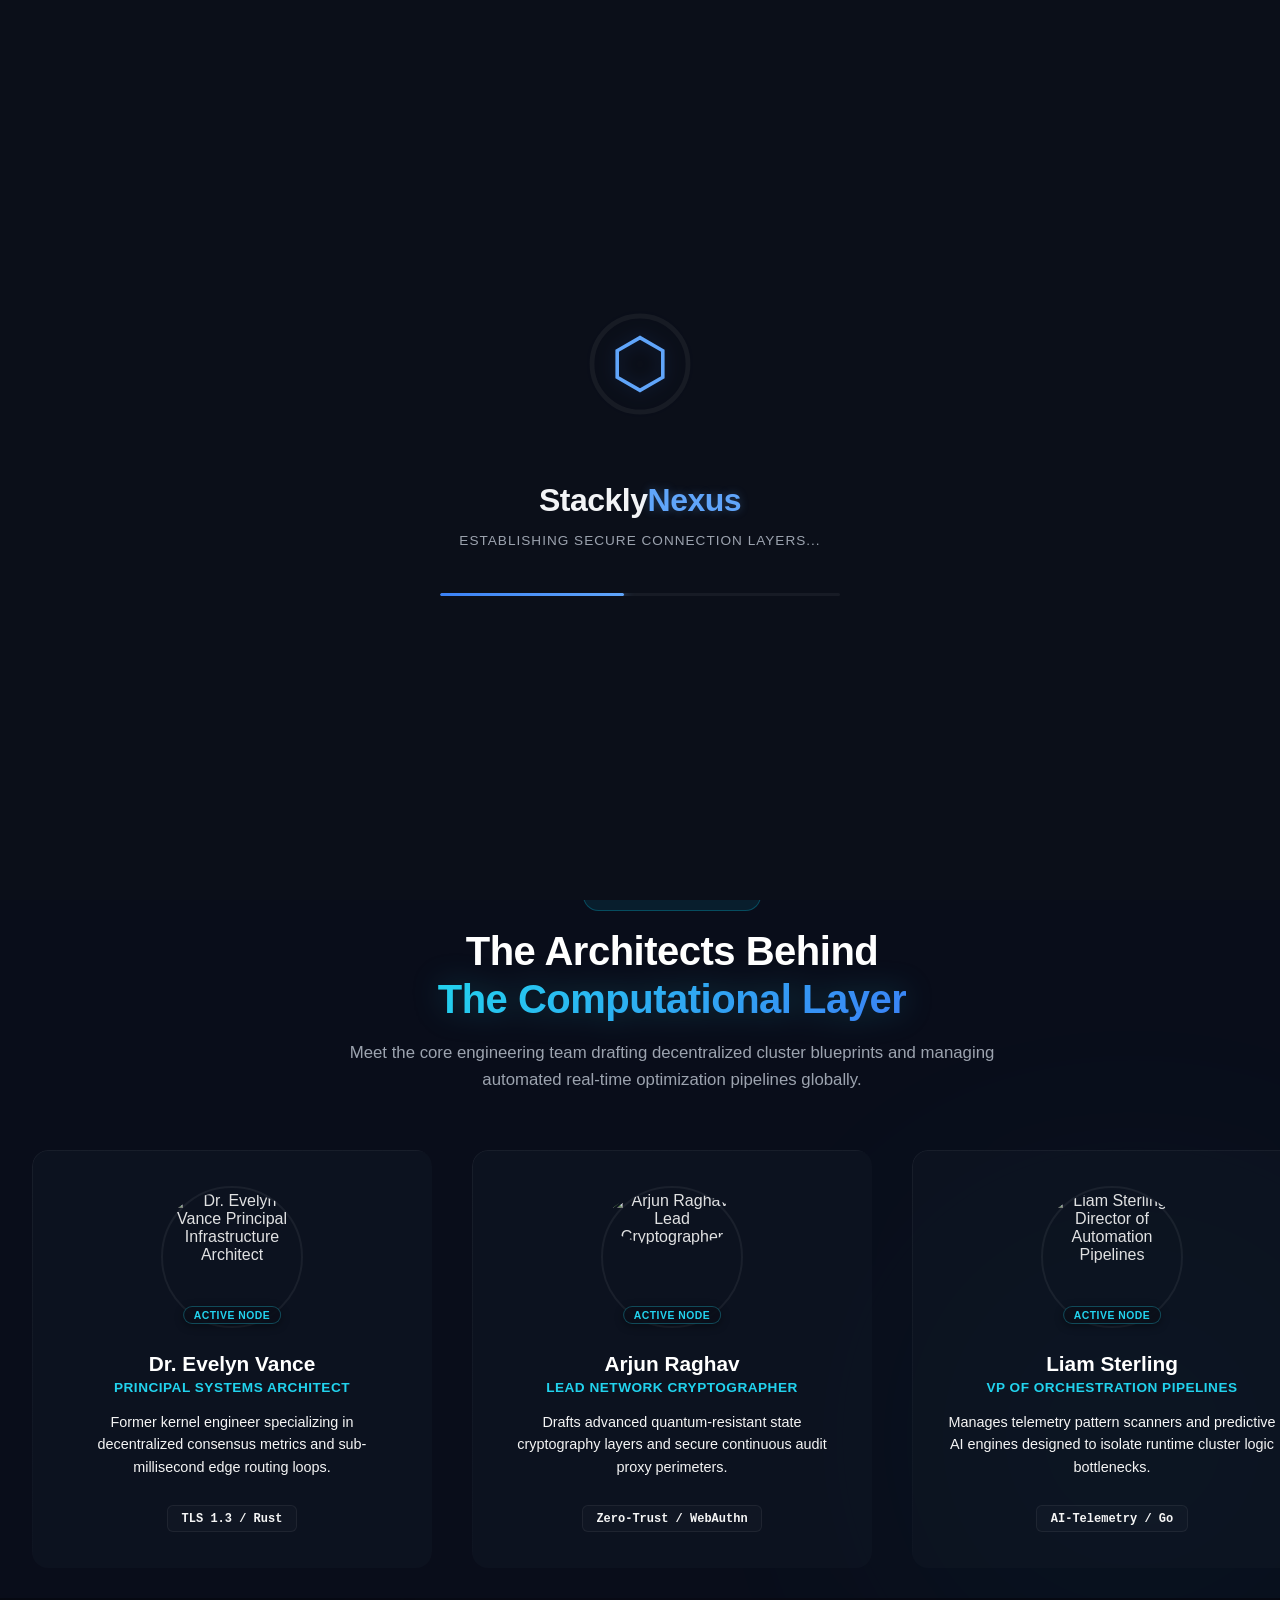
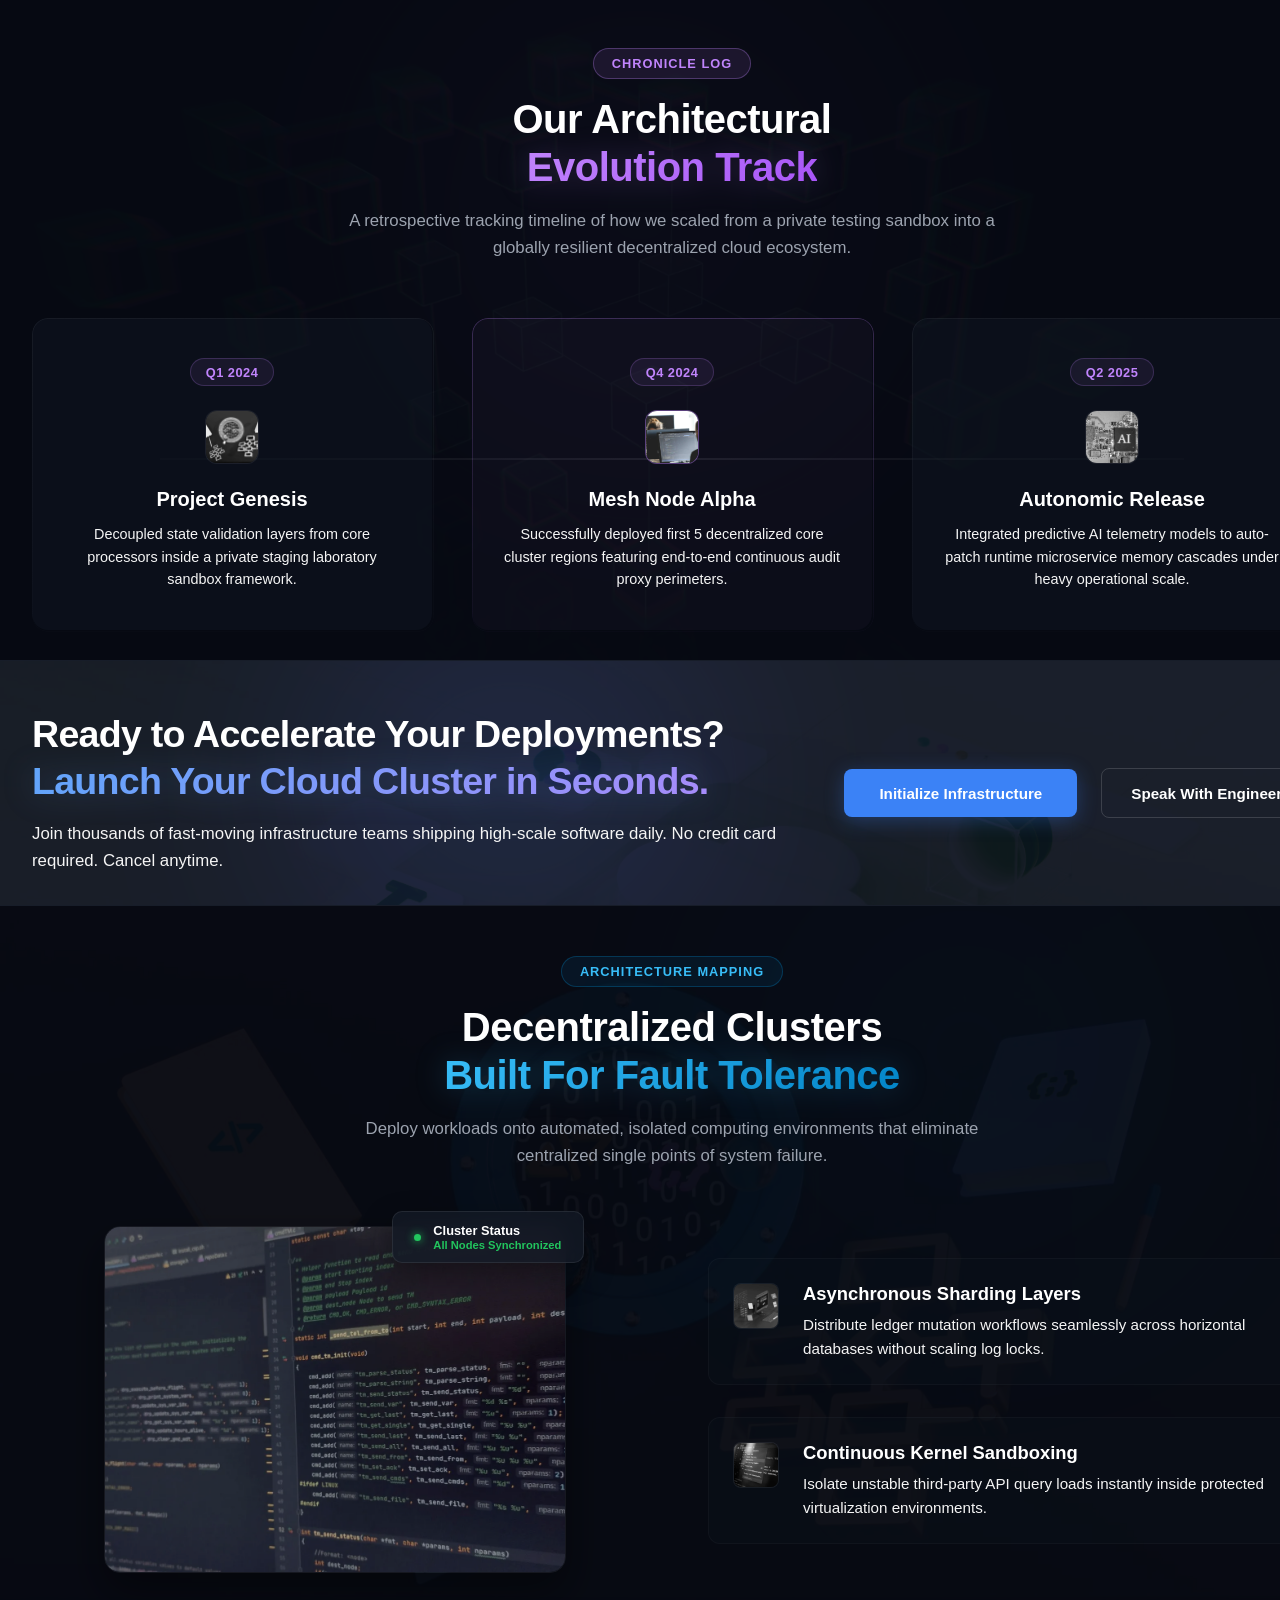
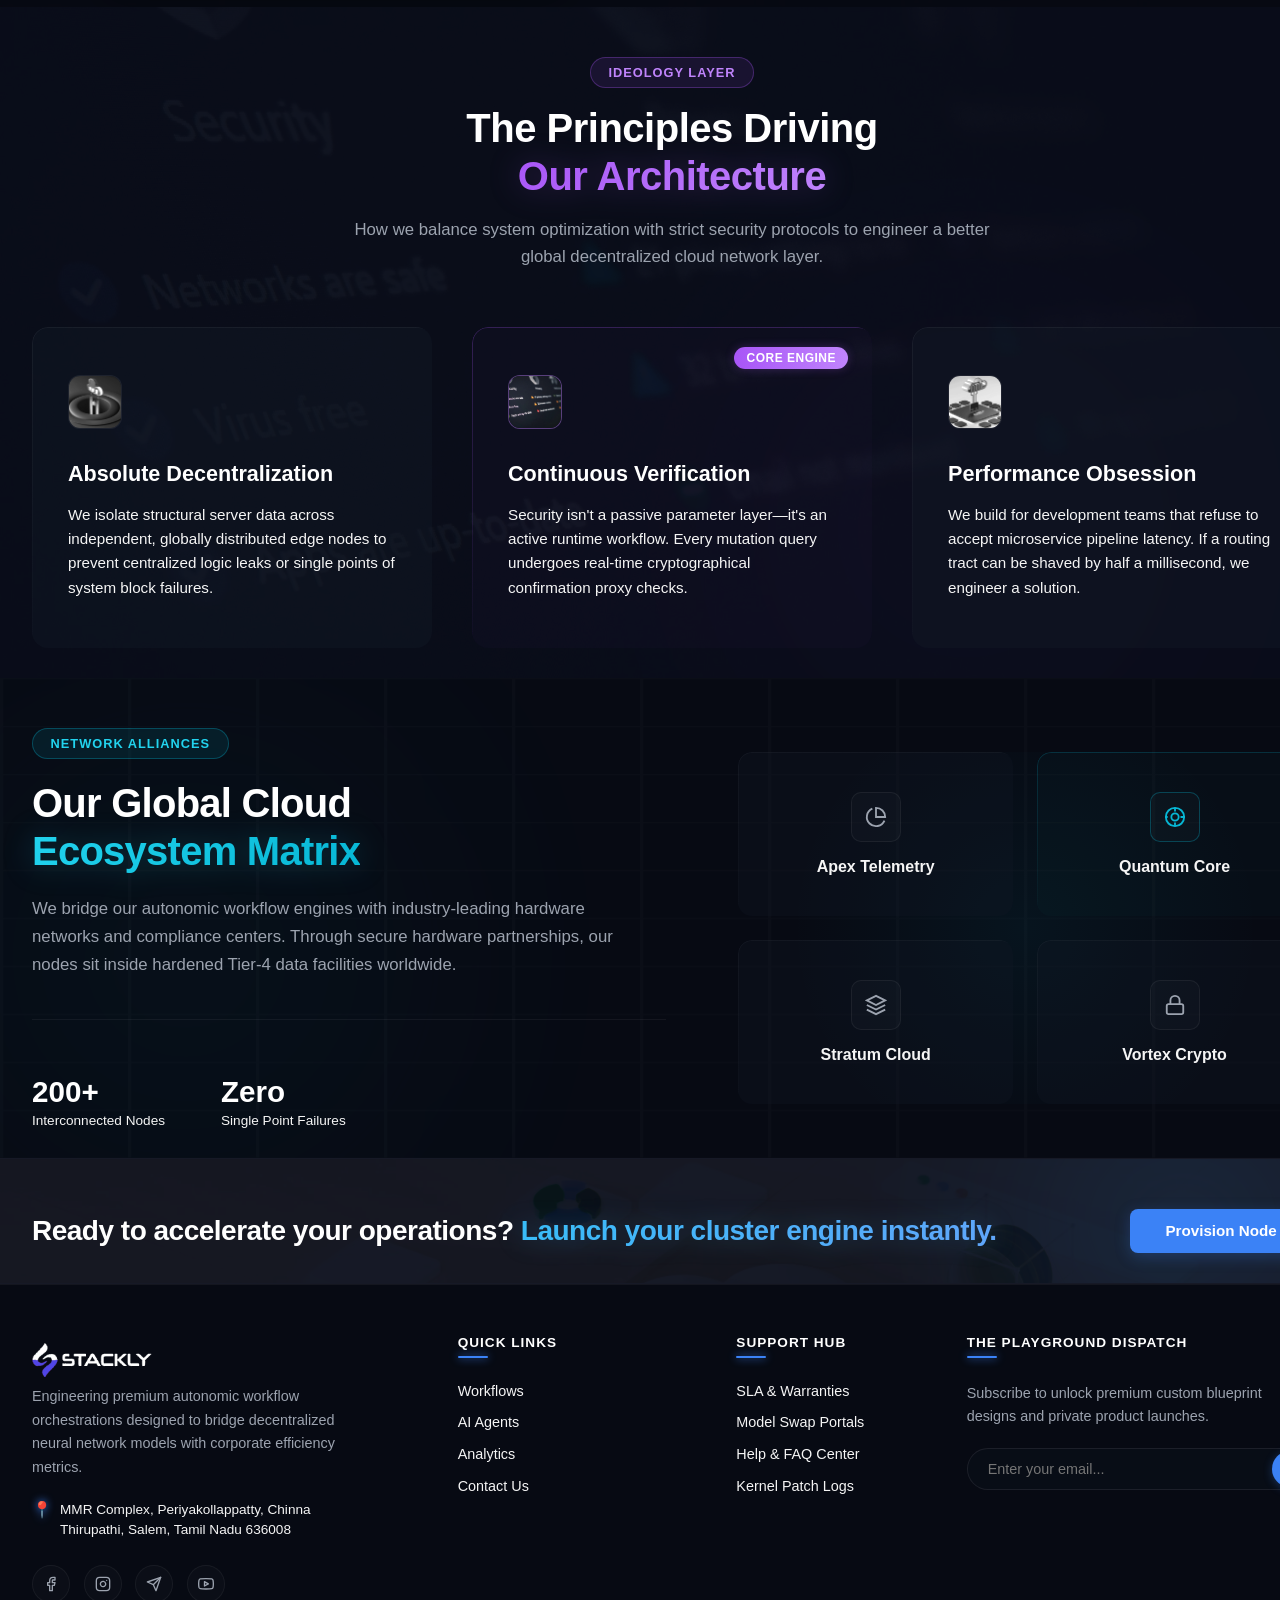
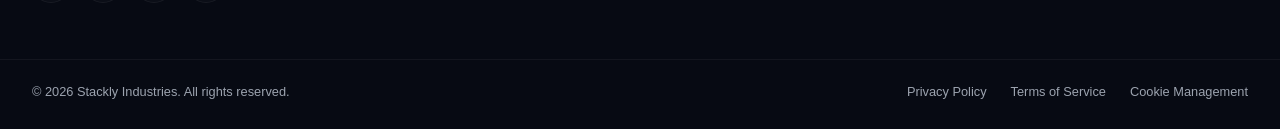
==== commit 1dc86942: "pages completed" ====
--- a/about.html
+++ b/about.html
@@ -103,15 +103,13 @@
     <div class="nav-container">
         
         <!-- Brand Logo Unit (Clicking refreshes the active viewport window) -->
-        <a href="javascript:void(0);" class="brand-logo" onclick="window.location.reload();" aria-label="StacklyNexus Home">
-            <!-- Scalable SVG tech vector node avoids broken network image paths -->
-            <svg class="logo-img" viewBox="0 0 24 24" fill="none" stroke="#3b82f6" stroke-width="2" stroke-linecap="round" stroke-linejoin="round">
-                <polygon points="12 2 22 7 12 12 2 7 12 2"></polygon>
-                <polyline points="2 17 12 22 22 17"></polyline>
-                <polyline points="2 12 12 17 22 12"></polyline>
-            </svg>
-            <span class="logo-text">Stackly<span>Nexus</span></span>
-        </a>
+       <a href="javascript:void(0);" class="brand-logo" onclick="window.location.reload();" aria-label="StacklyNexus Home">
+    <img src="./Assests/software icon.webp"
+         alt="StacklyNexus Logo"
+         class="logo-img">
+
+  
+</a>
 
         <!-- Responsive Mobile Drawer Toggle -->
         <button class="hamburger-trigger" aria-label="Toggle Navigation Menu" aria-expanded="false">
@@ -2892,13 +2890,15 @@
         
         <!-- Column 1: Core Corporate Branding Box -->
         <div class="footer-summary-block">
-            <a href="javascript:void(0);" class="footer-brand-anchor" onclick="window.scrollTo({top: 0, behavior: 'smooth'});" aria-label="Scroll back to top fold">
-                <svg class="footer-brand-vector" viewBox="0 0 24 24" fill="none" stroke="#3b82f6" stroke-width="2.5" stroke-linecap="round" stroke-linejoin="round">
-                    <polygon points="12 2 22 7 12 12 2 7 12 2"></polygon>
-                    <polyline points="2 17 12 22 22 17"></polyline>
-                </svg>
-                <span class="footer-brand-text">Stackly<span>Nexus</span></span>
-            </a>
+                    <a href="javascript:void(0);" class="footer-brand-anchor"
+   onclick="window.scrollTo({top: 0, behavior: 'smooth'});"
+   aria-label="Scroll back to top fold">
+
+    <img src="./Assests/software icon.webp"
+         alt="StacklyNexus Logo"
+         class="footer-brand-logo">
+
+</a>
             
             <p class="footer-corporate-desc">
                 Engineering premium autonomic workflow orchestrations designed to bridge decentralized neural network models with corporate efficiency metrics.
@@ -3029,32 +3029,29 @@
     align-items: flex-start;
 }
 
+
 .footer-brand-anchor {
-    display: inline-flex;
+    display: flex;
     align-items: center;
-    gap: 0.75rem;
+    gap: 12px;
     text-decoration: none;
-    margin-bottom: 1.5rem;
-    transition: filter 0.3s ease;
-}
-
-.footer-brand-vector {
-    width: 32px;
-    height: 32px;
-    background: rgba(59, 130, 246, 0.1);
-    padding: 5px;
-    border: 1px solid rgba(59, 130, 246, 0.2);
-    border-radius: 6px;
+}
+
+.footer-brand-logo {
+    width: 120px;          /* Adjust as needed */
+    height: 50px;
+    object-fit: contain;
+    display: block;
 }
 
 .footer-brand-text {
-    font-size: 1.35rem;
+    font-size: 1.4rem;
     font-weight: 700;
-    color: #ffffff;
-    letter-spacing: -0.5px;
-}
-
-.footer-brand-text span { color: #3b82f6; }
+}
+
+.footer-brand-text span {
+    color: #3b82f6;
+}
 
 .footer-corporate-desc {
     font-size: 0.9rem;
--- a/style.css
+++ b/style.css
@@ -228,34 +228,8 @@
     align-items: center;
 }
 
-/* 1. Left Side Column Branding styles */
-.brand-logo {
-    display: flex;
-    align-items: center;
-    gap: 0.75rem;
-    text-decoration: none;
-    justify-self: start;
-}
-
-.logo-img {
-    width: 36px;
-    height: 36px;
-    border-radius: 8px;
-    background: rgba(59, 130, 246, 0.1);
-    padding: 6px;
-    border: 1px solid rgba(59, 130, 246, 0.2);
-}
-
-.logo-text {
-    font-size: 1.35rem;
-    font-weight: 700;
-    color: var(--text-main);
-    letter-spacing: -0.5px;
-}
-
-.logo-text span {
-    color: var(--accent);
-}
+
+
 
 /* 2. Center Column Navigation Styles */
 .nav-menu-wrapper {
@@ -440,3 +414,22 @@
         transform: rotate(-45deg) translate(4px, -2px);
     }
 }
+
+.brand-logo {
+    display: flex;
+    align-items: center;
+    gap: 12px;
+    text-decoration: none;
+}
+
+.logo-img {
+    width: 120px;
+    height: 50px;
+
+}
+
+.logo-text {
+    font-size: 1.5rem;
+    font-weight: 700;
+}
+
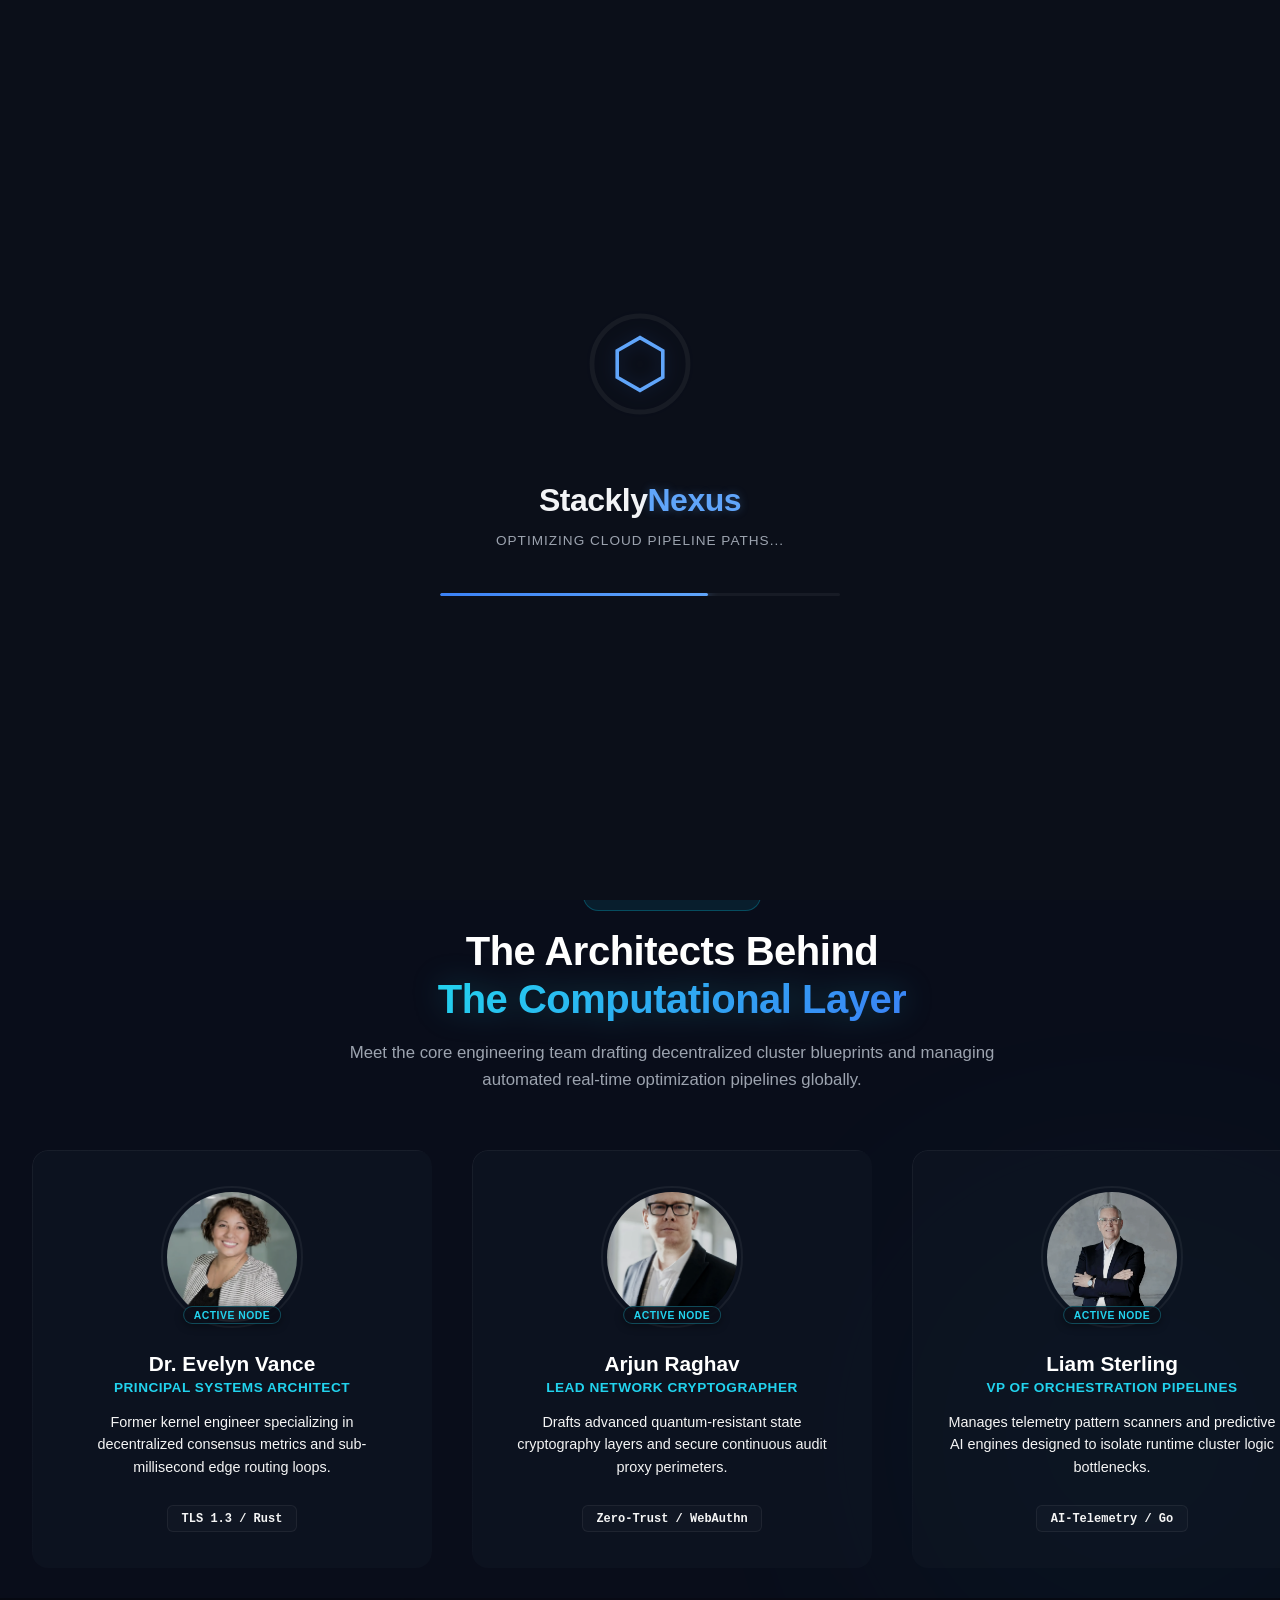
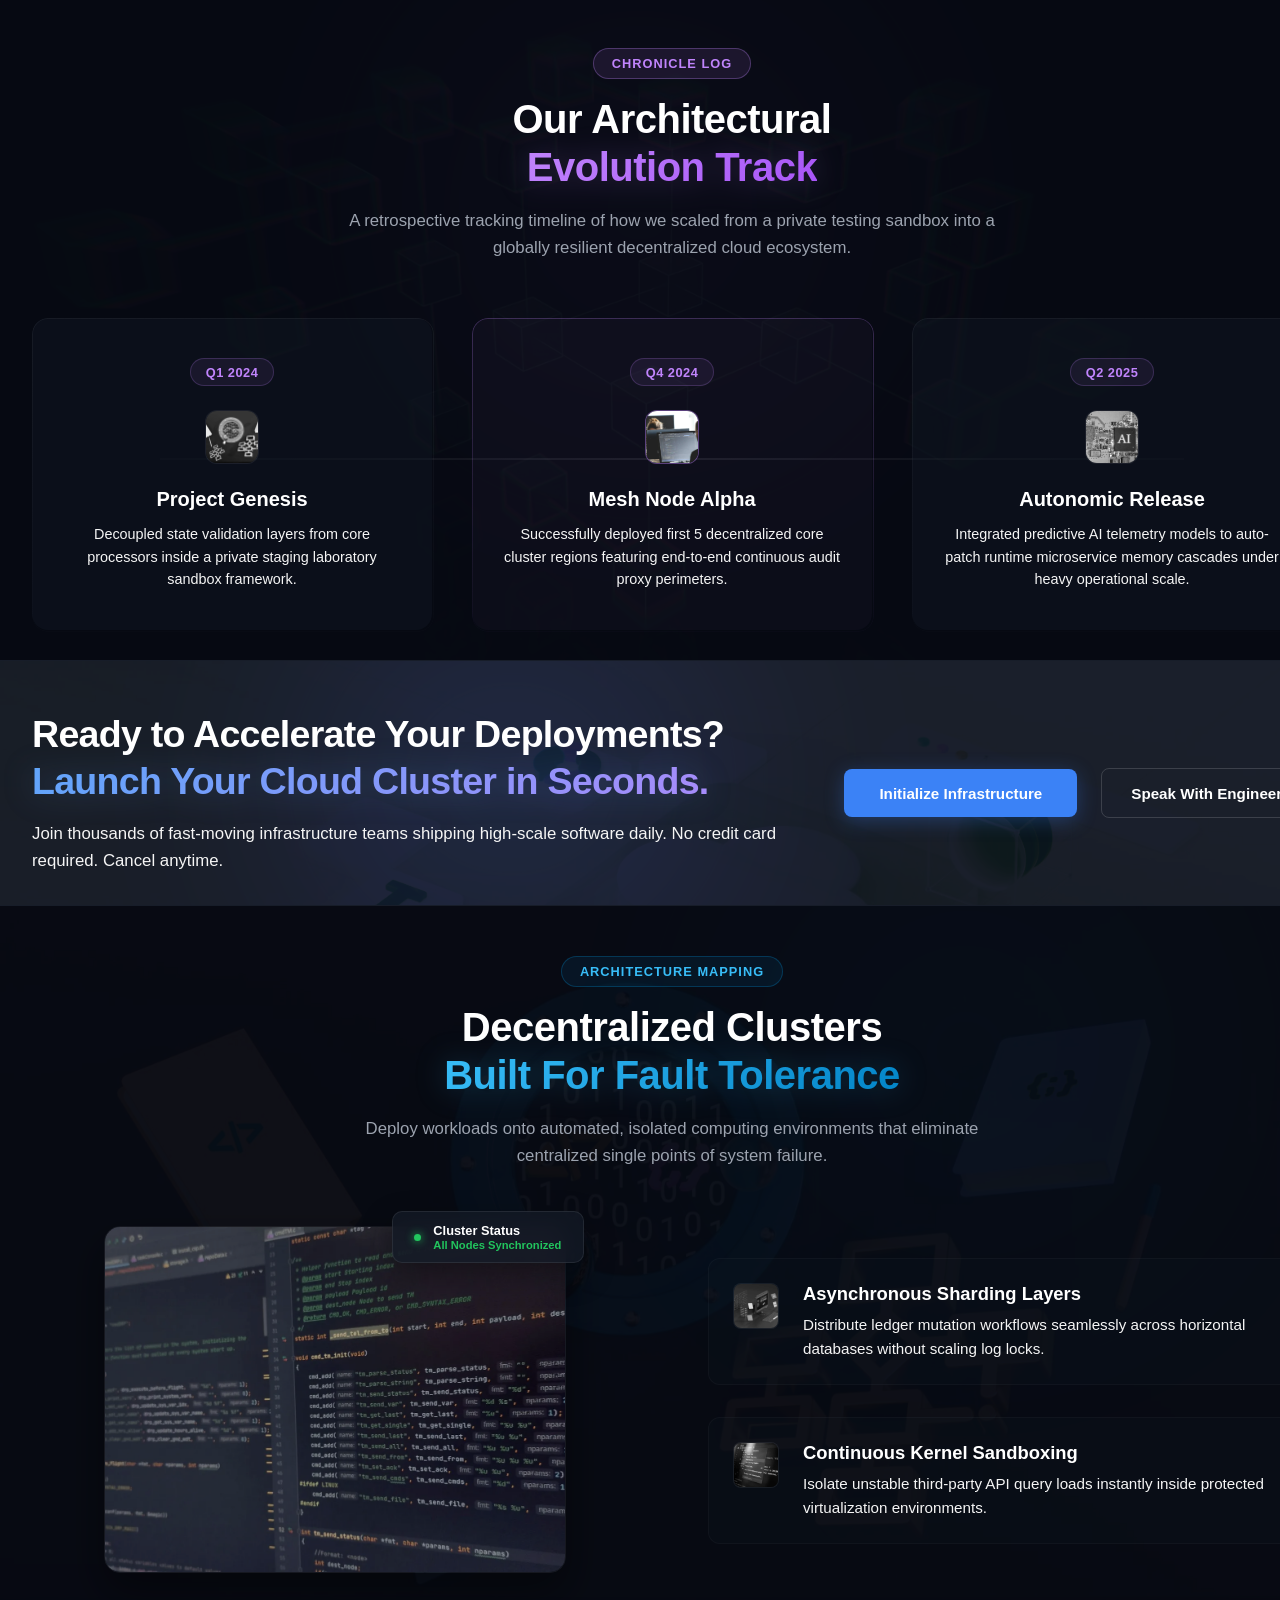
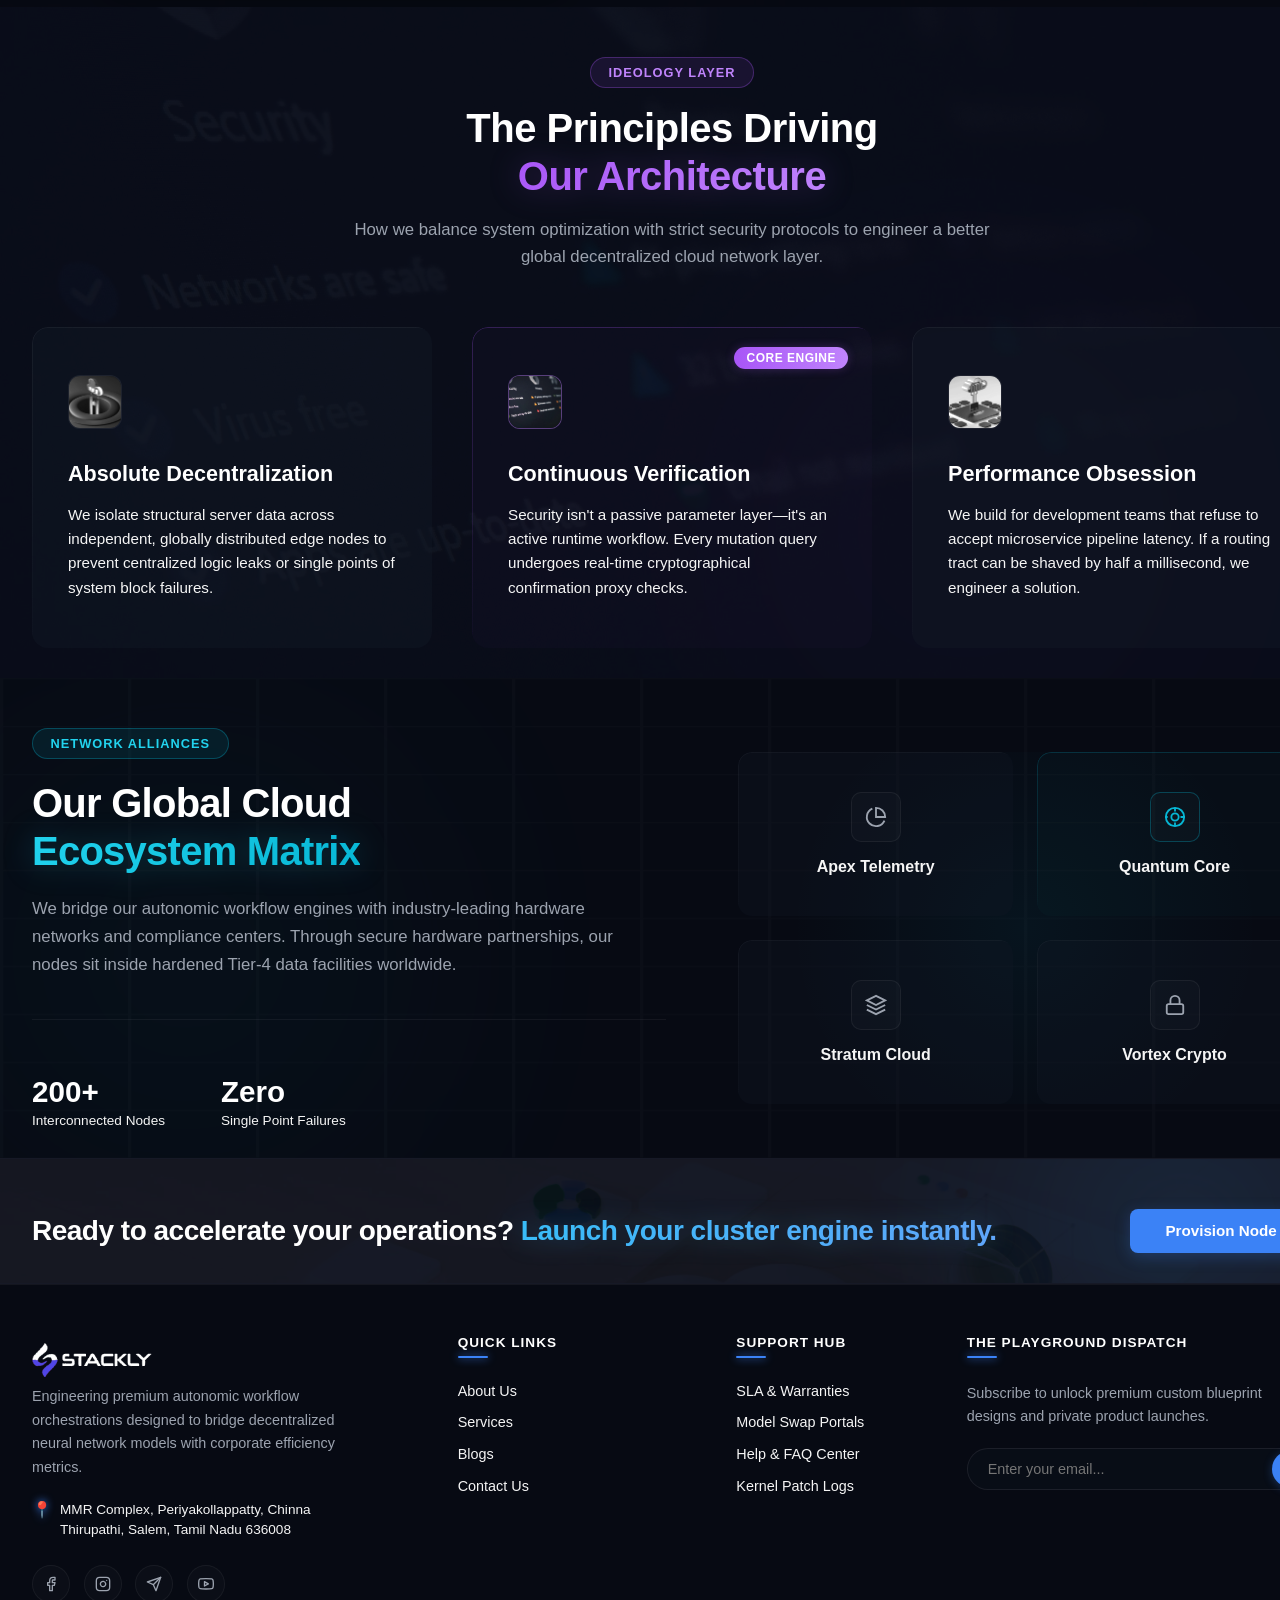
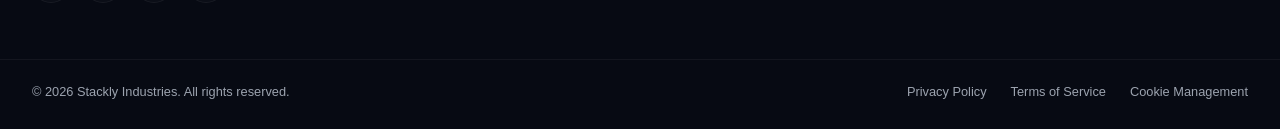
==== commit c55d4248: "full website completed" ====
--- a/about.html
+++ b/about.html
@@ -598,7 +598,7 @@
             <div class="team-card-node">
                 <div class="team-card-inner">
                     <div class="member-image-hull">
-                        <img src="https://unsplash.com" alt="Dr. Evelyn Vance Principal Infrastructure Architect" class="member-main-img">
+                        <img src="./Assests/Leader 2.webp" alt="Dr. Evelyn Vance Principal Infrastructure Architect" class="member-main-img">
                         <!-- Neon status telemetry tag overlay -->
                         <span class="member-status-indicator">Active Node</span>
                     </div>
@@ -617,7 +617,7 @@
             <div class="team-card-node">
                 <div class="team-card-inner">
                     <div class="member-image-hull">
-                        <img src="https://unsplash.com" alt="Arjun Raghav Lead Cryptographer" class="member-main-img">
+                        <img src="./Assests/Leader 1.webp" alt="Arjun Raghav Lead Cryptographer" class="member-main-img">
                         <span class="member-status-indicator">Active Node</span>
                     </div>
                     <div class="member-meta-details">
@@ -634,7 +634,7 @@
             <div class="team-card-node">
                 <div class="team-card-inner">
                     <div class="member-image-hull">
-                        <img src="https://unsplash.com" alt="Liam Sterling Director of Automation Pipelines" class="member-main-img">
+                        <img src="./Assests/Leader 3.webp" alt="Liam Sterling Director of Automation Pipelines" class="member-main-img">
                         <span class="member-status-indicator">Active Node</span>
                     </div>
                     <div class="member-meta-details">
@@ -2701,7 +2701,7 @@
             </h2>
             
             <div class="one-line-actions">
-                <a href="#deploy" class="btn-one-line-glow">Provision Node</a>
+                <a href="404.html" class="btn-one-line-glow">Provision Node</a>
             </div>
         </div>
 
@@ -2910,25 +2910,25 @@
             </div>
             
             <div class="footer-social-row">
-                <a href="#facebook" class="social-circle-node" aria-label="Facebook Operator Track">
+                <a href="404.html" class="social-circle-node" aria-label="Facebook Operator Track">
                     <svg viewBox="0 0 24 24" fill="none" stroke="currentColor" stroke-width="2" stroke-linecap="round" stroke-linejoin="round" class="social-svg-path">
                         <path d="M18 2h-3a5 5 0 0 0-5 5v3H7v4h3v8h4v-8h3l1-4h-4V7a1 1 0 0 1 1-1h3z"/>
                     </svg>
                 </a>
-                <a href="#instagram" class="social-circle-node" aria-label="Instagram Telemetry Channel">
+                <a href="404.html" class="social-circle-node" aria-label="Instagram Telemetry Channel">
                     <svg viewBox="0 0 24 24" fill="none" stroke="currentColor" stroke-width="2" stroke-linecap="round" stroke-linejoin="round" class="social-svg-path">
                         <rect x="2" y="2" width="20" height="20" rx="5" ry="5"/>
                         <path d="M16 11.37A4 4 0 1 1 12.63 8 4 4 0 0 1 16 11.37z"/>
                         <line x1="17.5" y1="6.5" x2="17.51" y2="6.5"/>
                     </svg>
                 </a>
-                <a href="#telegram" class="social-circle-node" aria-label="Telegram Signal Relay">
+                <a href="404.html" class="social-circle-node" aria-label="Telegram Signal Relay">
                     <svg viewBox="0 0 24 24" fill="none" stroke="currentColor" stroke-width="2" stroke-linecap="round" stroke-linejoin="round" class="social-svg-path">
                         <path d="m22 2-7 20-4-9-9-4Z"/>
                         <path d="M22 2 11 13"/>
                     </svg>
                 </a>
-                <a href="#youtube" class="social-circle-node" aria-label="YouTube Visual Streaming Panel">
+                <a href="404.html" class="social-circle-node" aria-label="YouTube Visual Streaming Panel">
                     <svg viewBox="0 0 24 24" fill="none" stroke="currentColor" stroke-width="2" stroke-linecap="round" stroke-linejoin="round" class="social-svg-path">
                         <path d="M22.54 6.42a2.78 2.78 0 0 0-1.94-2C18.88 4 12 4 12 4s-6.88 0-8.6.46a2.78 2.78 0 0 0-1.94 2A29 29 0 0 0 1 11.75a29 29 0 0 0 .46 5.33A2.78 2.78 0 0 0 3.4 19c1.72.46 8.6.46 8.6.46s6.88 0 8.6-.46a2.78 2.78 0 0 0 1.94-2 29 29 0 0 0 .46-5.25 29 29 0 0 0-.46-5.33z"/>
                         <polygon points="9.75 15.02 15.5 11.75 9.75 8.48 9.75 15.02"/>
@@ -2941,10 +2941,10 @@
         <div class="footer-links-column">
             <h4 class="column-title-heading">Quick Links</h4>
             <ul class="footer-links-stack">
-                <li><a href="#workflows">Workflows</a></li>
-                <li><a href="#ai-agents">AI Agents</a></li>
-                <li><a href="#analytics">Analytics</a></li>
-                <li><a href="#contact-us">Contact Us</a></li>
+                <li><a href="about.html">About Us</a></li>
+                <li><a href="services.html">Services</a></li>
+                <li><a href="blogs.html">Blogs</a></li>
+                <li><a href="contact.html">Contact Us</a></li>
             </ul>
         </div>
 
@@ -2952,10 +2952,10 @@
         <div class="footer-links-column">
             <h4 class="column-title-heading">Support Hub</h4>
             <ul class="footer-links-stack">
-                <li><a href="#sla">SLA & Warranties</a></li>
-                <li><a href="#model-swap">Model Swap Portals</a></li>
-                <li><a href="#faq">Help & FAQ Center</a></li>
-                <li><a href="#patch-logs">Kernel Patch Logs</a></li>
+                <li><a href="404.html">SLA & Warranties</a></li>
+                <li><a href="404.html">Model Swap Portals</a></li>
+                <li><a href="404.html">Help & FAQ Center</a></li>
+                <li><a href="404.html">Kernel Patch Logs</a></li>
             </ul>
         </div>
 
@@ -2985,9 +2985,9 @@
         <div class="compliance-inner-flex">
             <p class="footer-copyright-statement">&copy; 2026 Stackly Industries. All rights reserved.</p>
             <div class="compliance-links-track">
-                <a href="#privacy">Privacy Policy</a>
-                <a href="#terms">Terms of Service</a>
-                <a href="#cookies">Cookie Management</a>
+                <a href="404.html">Privacy Policy</a>
+                <a href="404.html">Terms of Service</a>
+                <a href="404.html">Cookie Management</a>
             </div>
         </div>
     </div>
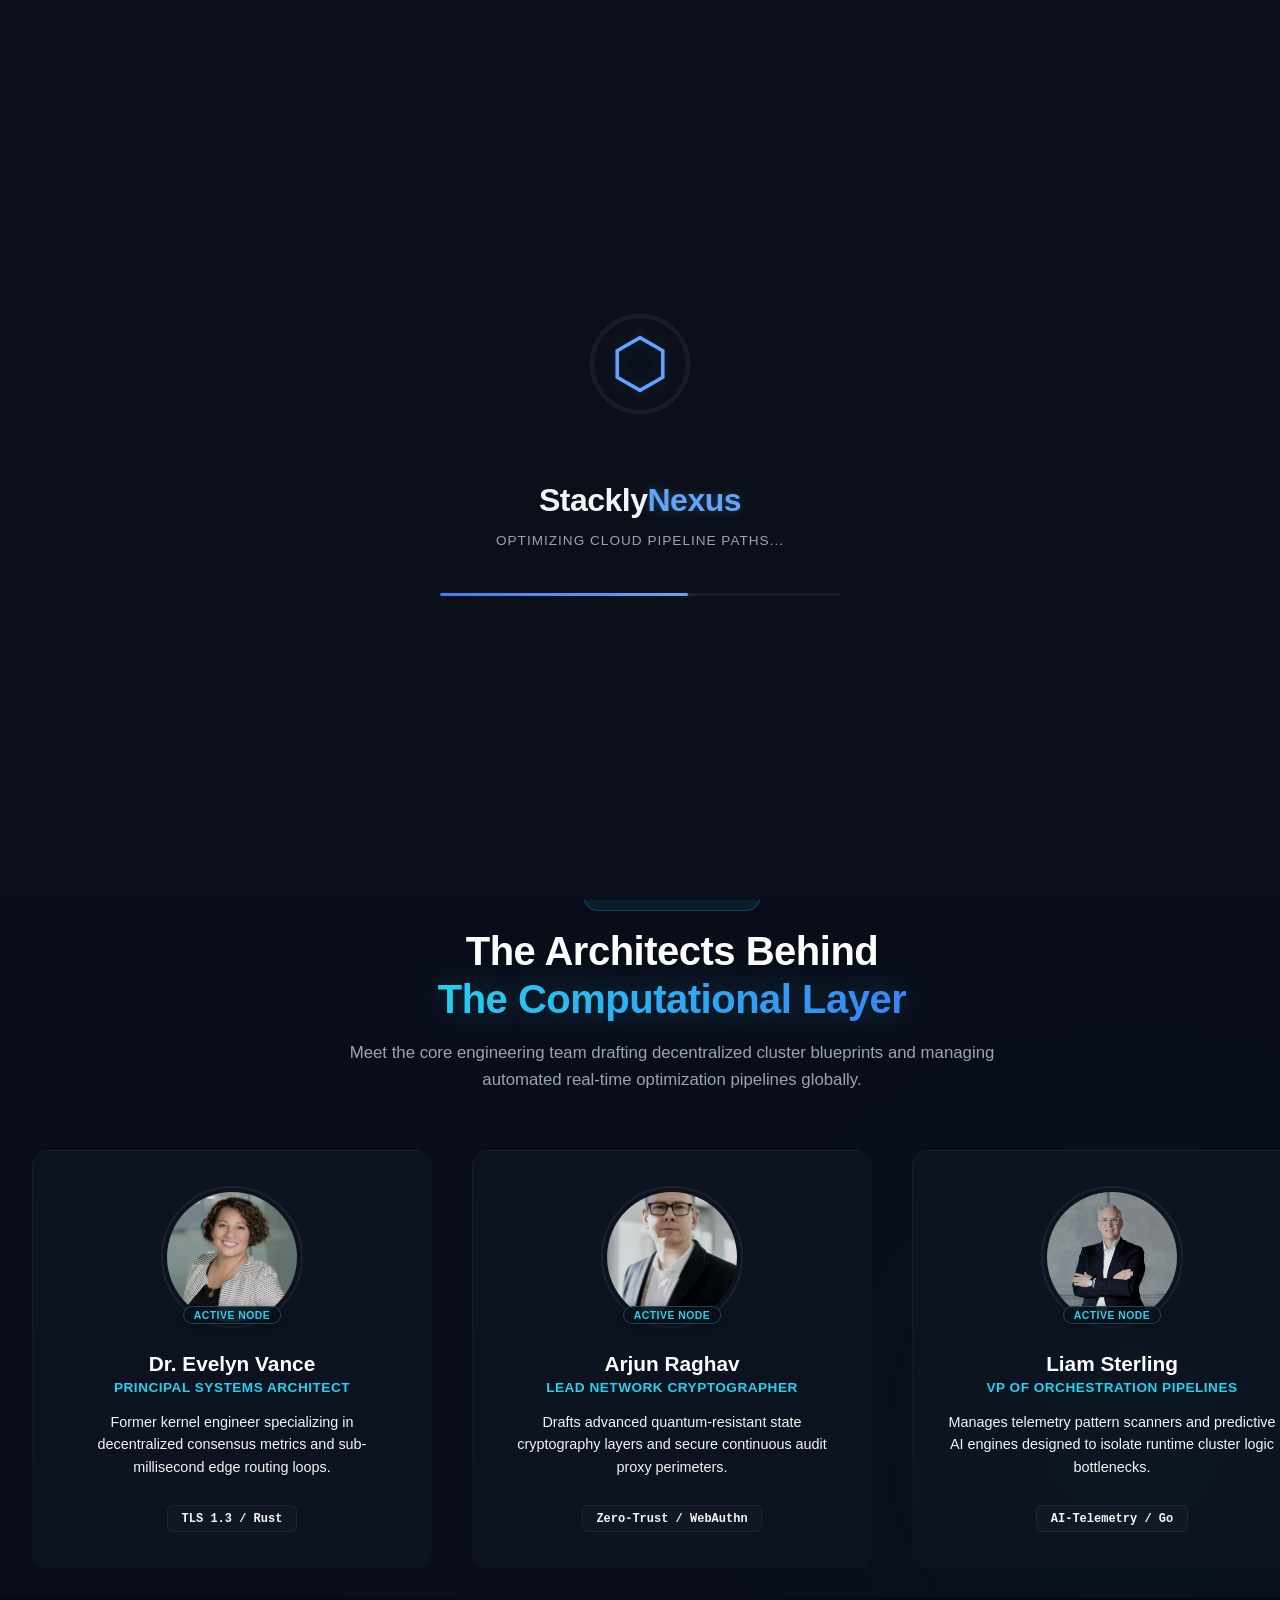
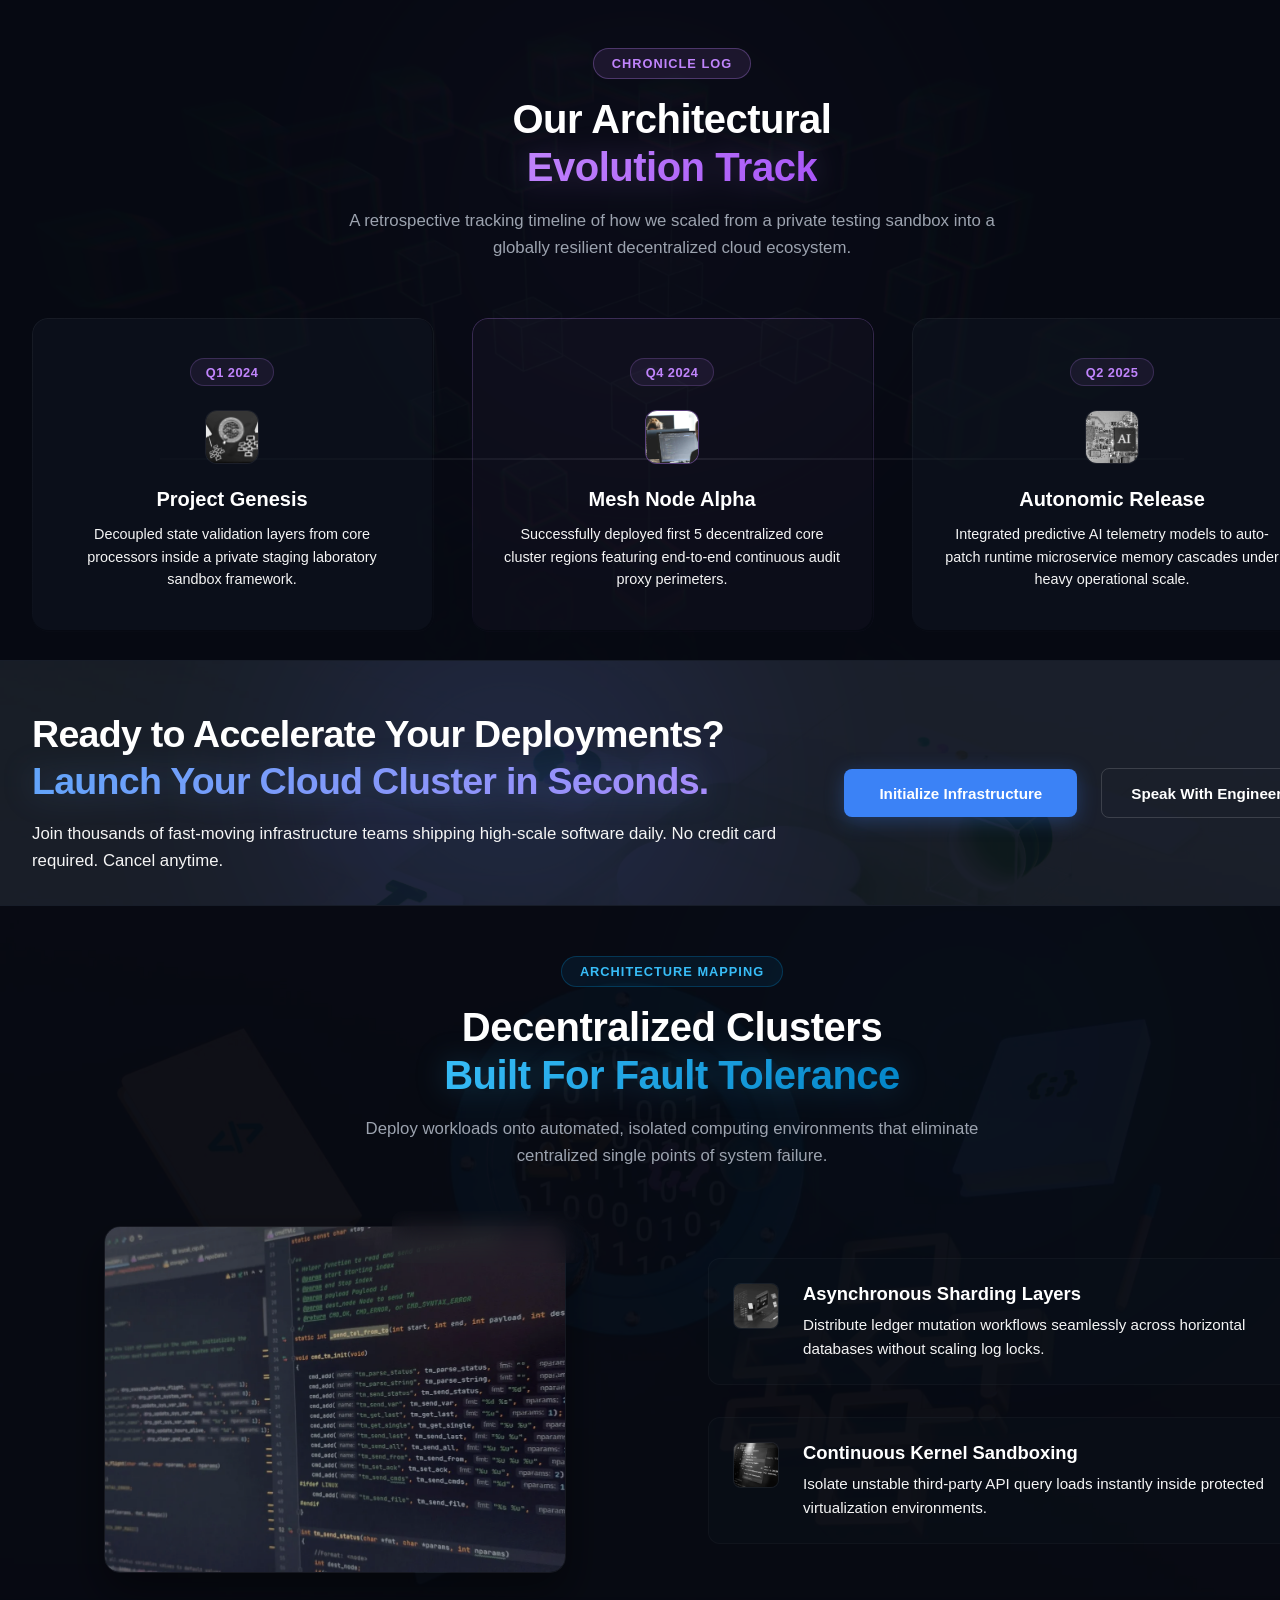
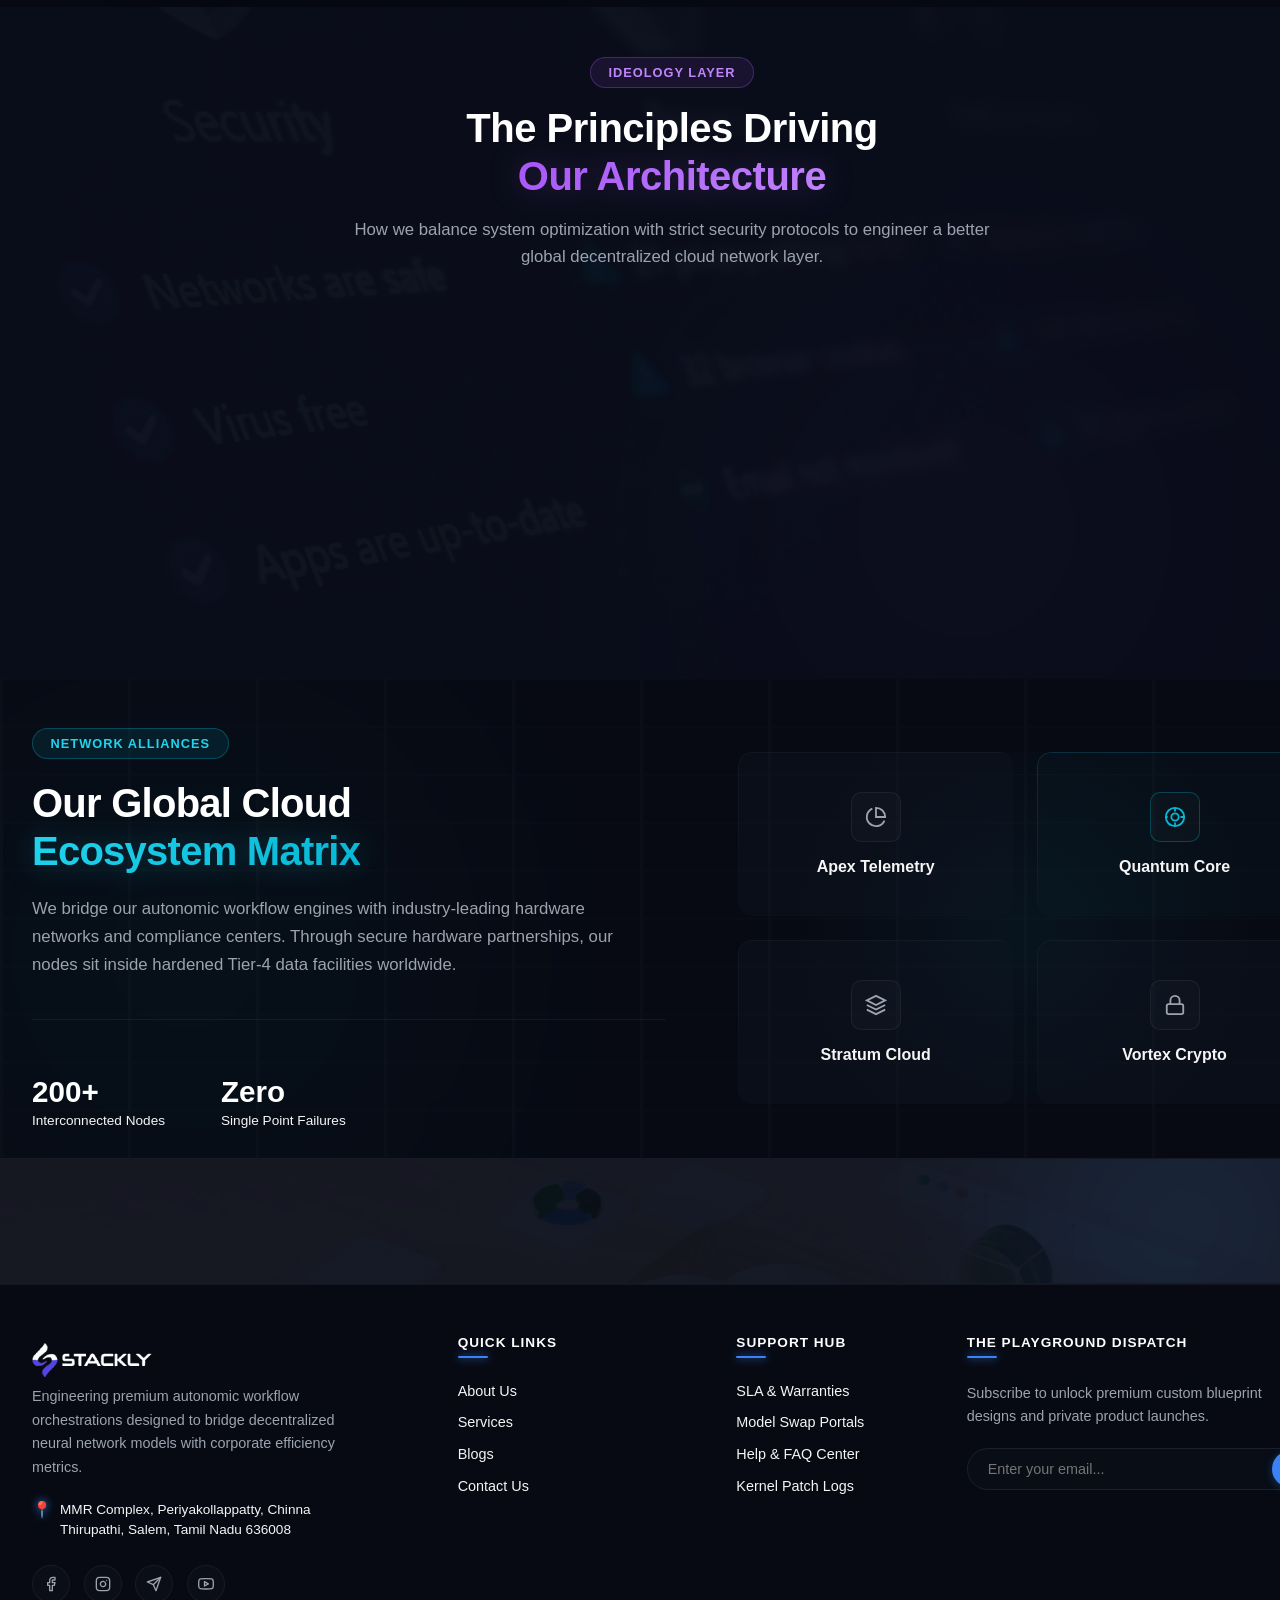
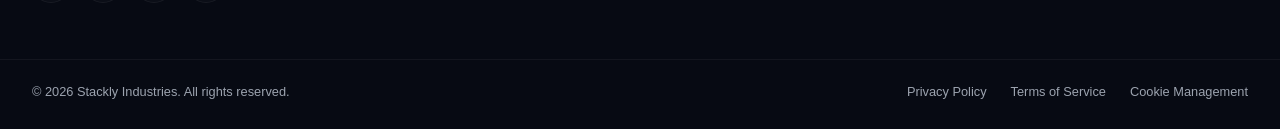
==== commit d1ee3f74: "responsive added" ====
--- a/about.html
+++ b/about.html
@@ -932,6 +932,264 @@
     }
 }
 
+/* ==========================================================
+   TEAM SECTION - COMPLETE RESPONSIVE ADD-ON
+========================================================== */
+
+/* Large Laptop */
+@media (max-width:1200px){
+
+    .team-container{
+        padding:0 1.8rem;
+    }
+
+    .team-grid-track{
+        gap:2rem;
+    }
+
+    .team-header-block h2{
+        font-size:2.3rem;
+    }
+
+}
+
+
+/* Laptop */
+@media (max-width:1024px){
+
+    .team-frame{
+        padding:60px 0 40px;
+    }
+
+    .team-container{
+        padding:0 1.5rem;
+    }
+
+    .team-header-block{
+        margin-bottom:3rem;
+    }
+
+    .team-header-block h2{
+        font-size:2.1rem;
+    }
+
+    .team-subtitle-desc{
+        font-size:1rem;
+    }
+
+    .team-grid-track{
+        grid-template-columns:repeat(2,1fr);
+        gap:1.75rem;
+    }
+
+    .team-card-inner{
+        padding:2rem;
+    }
+
+}
+
+
+/* Tablet */
+@media (max-width:900px){
+
+    .team-frame{
+        padding:55px 0 35px;
+    }
+
+    .team-container{
+        padding:0 1.25rem;
+    }
+
+    .team-grid-track{
+        grid-template-columns:1fr;
+        max-width:650px;
+        margin:auto;
+        gap:1.5rem;
+    }
+
+    .team-header-block{
+        margin-bottom:2.5rem;
+    }
+
+    .team-header-block h2{
+        font-size:2rem;
+        line-height:1.3;
+    }
+
+    .team-subtitle-desc{
+        font-size:.95rem;
+        line-height:1.7;
+    }
+
+}
+
+
+/* Mobile */
+@media (max-width:768px){
+
+    .team-container{
+        padding:0 1rem;
+    }
+
+    .team-badge{
+        font-size:.72rem;
+        padding:.4rem 1rem;
+    }
+
+    .team-header-block h2{
+        font-size:1.8rem;
+        line-height:1.35;
+
+        /* Prevent text hiding */
+        word-break:break-word;
+        overflow-wrap:anywhere;
+    }
+
+    .team-subtitle-desc{
+        font-size:.92rem;
+        line-height:1.7;
+    }
+
+    .team-card-inner{
+        padding:1.6rem;
+    }
+
+    .member-image-hull{
+        width:110px;
+        height:110px;
+        margin-bottom:1.25rem;
+    }
+
+    .member-name{
+        font-size:1.15rem;
+    }
+
+    .member-role{
+        font-size:.78rem;
+    }
+
+    .member-bio{
+        min-height:auto;
+        font-size:.9rem;
+        line-height:1.7;
+        margin-bottom:1.2rem;
+
+        word-break:break-word;
+        overflow-wrap:anywhere;
+    }
+
+    .member-tech-tag{
+        font-size:.72rem;
+        padding:.35rem .75rem;
+    }
+
+    .member-status-indicator{
+        font-size:.58rem;
+        padding:.18rem .55rem;
+    }
+
+}
+
+
+/* Small Mobile */
+@media (max-width:576px){
+
+    .team-frame{
+        padding:50px 0 30px;
+    }
+
+    .team-container{
+        padding:0 .9rem;
+    }
+
+    .team-header-block{
+        margin-bottom:2rem;
+    }
+
+    .team-header-block h2{
+        font-size:1.6rem;
+    }
+
+    .team-subtitle-desc{
+        font-size:.88rem;
+    }
+
+    .team-card-inner{
+        padding:1.35rem;
+    }
+
+    .member-image-hull{
+        width:95px;
+        height:95px;
+    }
+
+    .member-name{
+        font-size:1.05rem;
+    }
+
+    .member-role{
+        font-size:.75rem;
+    }
+
+    .member-bio{
+        font-size:.85rem;
+    }
+
+    .member-tech-tag{
+        font-size:.68rem;
+    }
+
+}
+
+
+/* Very Small Mobile */
+@media (max-width:380px){
+
+    .team-container{
+        padding:0 .75rem;
+    }
+
+    .team-header-block h2{
+        font-size:1.4rem;
+    }
+
+    .team-badge{
+        font-size:.65rem;
+    }
+
+    .team-card-inner{
+        padding:1.1rem;
+    }
+
+    .member-image-hull{
+        width:85px;
+        height:85px;
+    }
+
+    .member-name{
+        font-size:1rem;
+    }
+
+    .member-role{
+        font-size:.7rem;
+    }
+
+    .member-bio{
+        font-size:.8rem;
+        line-height:1.6;
+    }
+
+    .member-tech-tag{
+        font-size:.65rem;
+        padding:.3rem .65rem;
+    }
+
+    .member-status-indicator{
+        font-size:.55rem;
+        padding:.15rem .45rem;
+    }
+
+}
 </style>
 
 <script>
@@ -1298,6 +1556,198 @@
     }
 }
 
+/* ===========================================
+   RESPONSIVE ADD-ON - TIMELINE SECTION
+=========================================== */
+
+/* Laptop */
+@media (max-width:1200px){
+
+    .timeline-container{
+        padding:0 1.5rem;
+    }
+
+    .timeline-main-title{
+        font-size:2.2rem;
+    }
+
+    .timeline-horizontal-track{
+        gap:1.5rem;
+    }
+
+}
+
+/* Tablet */
+@media (max-width:991px){
+
+    .timeline-frame{
+        padding:60px 0;
+    }
+
+    .timeline-container{
+        padding:0 1.2rem;
+    }
+
+    .timeline-header-block{
+        margin-bottom:2.5rem;
+    }
+
+    .timeline-main-title{
+        font-size:2rem;
+        line-height:1.3;
+    }
+
+    .timeline-subtitle-desc{
+        font-size:1rem;
+    }
+
+    .timeline-horizontal-track{
+        grid-template-columns:1fr;
+        gap:1.8rem;
+    }
+
+    .timeline-horizontal-track::after{
+        display:none;
+    }
+
+    .timeline-node-card{
+        width:100%;
+    }
+
+    .node-hull-inner{
+        padding:2rem 1.5rem;
+    }
+
+}
+
+/* Mobile */
+@media (max-width:768px){
+
+    .timeline-frame{
+        padding:50px 0;
+    }
+
+    .timeline-container{
+        padding:0 1rem;
+    }
+
+    .timeline-header-block{
+        margin-bottom:2rem;
+    }
+
+    .timeline-main-title{
+        font-size:1.75rem;
+        line-height:1.35;
+    }
+
+    .timeline-badge{
+        font-size:.72rem;
+        padding:.45rem .9rem;
+    }
+
+    .timeline-subtitle-desc{
+        font-size:.95rem;
+        line-height:1.7;
+    }
+
+    .timeline-horizontal-track{
+        gap:1.4rem;
+    }
+
+    .timeline-node-card{
+        border-radius:14px;
+    }
+
+    .node-hull-inner{
+        padding:1.8rem 1.2rem;
+    }
+
+    .node-time-badge{
+        font-size:.75rem;
+        margin-bottom:1rem;
+    }
+
+    .node-icon-box{
+        width:60px;
+        height:60px;
+        margin-bottom:1rem;
+    }
+
+    .node-title{
+        font-size:1.15rem;
+        line-height:1.4;
+    }
+
+    .node-desc{
+        font-size:.92rem;
+        line-height:1.7;
+    }
+
+}
+
+/* Small Mobile */
+@media (max-width:480px){
+
+    .timeline-container{
+        padding:0 .9rem;
+    }
+
+    .timeline-main-title{
+        font-size:1.45rem;
+    }
+
+    .timeline-subtitle-desc{
+        font-size:.9rem;
+    }
+
+    .node-hull-inner{
+        padding:1.5rem 1rem;
+    }
+
+    .node-time-badge{
+        width:100%;
+        text-align:center;
+    }
+
+    .node-icon-box{
+        width:56px;
+        height:56px;
+    }
+
+    .node-title{
+        font-size:1.05rem;
+    }
+
+    .node-desc{
+        font-size:.88rem;
+    }
+
+}
+
+/* Very Small Devices */
+@media (max-width:360px){
+
+    .timeline-main-title{
+        font-size:1.3rem;
+    }
+
+    .timeline-badge{
+        font-size:.68rem;
+    }
+
+    .node-hull-inner{
+        padding:1.25rem .9rem;
+    }
+
+    .node-title{
+        font-size:1rem;
+    }
+
+    .node-desc{
+        font-size:.85rem;
+    }
+
+}
 </style>
 
 <script>
@@ -1539,6 +1989,148 @@
     }
 }
 
+/* ==========================================
+   CTA SECTION - RESPONSIVE ADD-ON
+========================================== */
+
+/* Large Tablets */
+@media (max-width:1200px){
+
+    .cta-container{
+        padding:0 1.5rem;
+        gap:3rem;
+    }
+
+    .cta-content-wrapper{
+        max-width:700px;
+    }
+
+    .cta-title{
+        font-size:2.1rem;
+    }
+
+}
+
+/* Tablets */
+@media (max-width:991px){
+
+    .cta-frame{
+        padding:60px 0;
+    }
+
+    .cta-container{
+        flex-direction:column;
+        text-align:center;
+        gap:2.5rem;
+        padding:0 1.2rem;
+    }
+
+    .cta-content-wrapper{
+        max-width:100%;
+    }
+
+    .cta-title{
+        font-size:2rem;
+        line-height:1.3;
+    }
+
+    .cta-subtitle{
+        max-width:650px;
+        margin:0 auto;
+        font-size:1rem;
+    }
+
+    .cta-actions-hub{
+        justify-content:center;
+        flex-wrap:wrap;
+        gap:1rem;
+        width:100%;
+    }
+
+}
+
+/* Mobile */
+@media (max-width:768px){
+
+    .cta-frame{
+        padding:50px 0;
+    }
+
+    .cta-container{
+        padding:0 1rem;
+        gap:2rem;
+    }
+
+    .cta-title{
+        font-size:1.75rem;
+        line-height:1.35;
+    }
+
+    .cta-subtitle{
+        font-size:.95rem;
+        line-height:1.7;
+    }
+
+    .cta-actions-hub{
+        flex-direction:column;
+        width:100%;
+        align-items:stretch;
+    }
+
+    .btn-cta-glow,
+    .btn-cta-outline{
+        width:100%;
+        max-width:340px;
+        margin:0 auto;
+        text-align:center;
+        padding:1rem;
+    }
+
+}
+
+/* Small Mobile */
+@media (max-width:480px){
+
+    .cta-container{
+        padding:0 .9rem;
+    }
+
+    .cta-title{
+        font-size:1.45rem;
+        line-height:1.4;
+    }
+
+    .cta-subtitle{
+        font-size:.9rem;
+    }
+
+    .btn-cta-glow,
+    .btn-cta-outline{
+        max-width:100%;
+        font-size:.9rem;
+        padding:.95rem 1rem;
+    }
+
+}
+
+/* Extra Small Devices */
+@media (max-width:360px){
+
+    .cta-title{
+        font-size:1.25rem;
+    }
+
+    .cta-subtitle{
+        font-size:.85rem;
+    }
+
+    .btn-cta-glow,
+    .btn-cta-outline{
+        font-size:.85rem;
+        padding:.85rem;
+    }
+
+}
 </style>
 
 <script>
@@ -1929,6 +2521,222 @@
     .hud-top-right { right: 10px; top: 10px; }
 }
 
+/* ==========================================
+   CLUSTER SECTION - RESPONSIVE ADD-ON
+========================================== */
+
+/* Large Tablets */
+@media (max-width:1200px){
+
+    .cluster-container{
+        padding:0 1.5rem;
+    }
+
+    .cluster-main-title{
+        font-size:2.2rem;
+    }
+
+    .cluster-dual-track{
+        gap:3rem;
+    }
+
+}
+
+/* Tablets */
+@media (max-width:991px){
+
+    .cluster-frame{
+        padding:60px 0;
+    }
+
+    .cluster-container{
+        padding:0 1.2rem;
+    }
+
+    .cluster-header-block{
+        margin-bottom:2.5rem;
+    }
+
+    .cluster-main-title{
+        font-size:2rem;
+        line-height:1.3;
+    }
+
+    .cluster-subtitle-desc{
+        font-size:1rem;
+    }
+
+    .cluster-dual-track{
+        grid-template-columns:1fr;
+        gap:2.5rem;
+    }
+
+    .cluster-visual-card{
+        order:2;
+    }
+
+    .cluster-spec-details{
+        order:1;
+    }
+
+    .visual-inner-hull{
+        max-width:500px;
+        margin:auto;
+    }
+
+    .cluster-floating-hud{
+        top:12px;
+        right:12px;
+    }
+
+}
+
+/* Mobile */
+@media (max-width:768px){
+
+    .cluster-frame{
+        padding:50px 0;
+    }
+
+    .cluster-container{
+        padding:0 1rem;
+    }
+
+    .cluster-header-block{
+        margin-bottom:2rem;
+    }
+
+    .cluster-main-title{
+        font-size:1.75rem;
+        line-height:1.35;
+    }
+
+    .cluster-badge{
+        font-size:.72rem;
+        padding:.45rem .9rem;
+    }
+
+    .cluster-subtitle-desc{
+        font-size:.95rem;
+        line-height:1.7;
+    }
+
+    .cluster-dual-track{
+        gap:2rem;
+    }
+
+    .visual-inner-hull{
+        width:100%;
+        max-width:100%;
+        aspect-ratio:auto;
+    }
+
+    .visual-main-img{
+        width:100%;
+        height:auto;
+        display:block;
+        object-fit:cover;
+    }
+
+    .cluster-floating-hud{
+        position:absolute;
+        top:10px;
+        right:10px;
+        left:10px;
+        max-width:calc(100% - 20px);
+        padding:.75rem 1rem;
+    }
+
+    .spec-card-row{
+        flex-direction:column;
+        align-items:center;
+        text-align:center;
+        padding:1.5rem;
+        gap:1rem;
+    }
+
+    .spec-icon-frame{
+        width:60px;
+        height:60px;
+    }
+
+    .spec-text-node h4{
+        font-size:1.1rem;
+    }
+
+    .spec-text-node p{
+        font-size:.92rem;
+        line-height:1.7;
+    }
+
+}
+
+/* Small Mobile */
+@media (max-width:480px){
+
+    .cluster-container{
+        padding:0 .9rem;
+    }
+
+    .cluster-main-title{
+        font-size:1.45rem;
+    }
+
+    .cluster-subtitle-desc{
+        font-size:.9rem;
+    }
+
+    .cluster-floating-hud{
+        position:static;
+        margin-top:1rem;
+        width:100%;
+        max-width:100%;
+        justify-content:center;
+    }
+
+    .spec-card-row{
+        padding:1.25rem 1rem;
+    }
+
+    .spec-icon-frame{
+        width:54px;
+        height:54px;
+    }
+
+    .spec-text-node h4{
+        font-size:1rem;
+    }
+
+    .spec-text-node p{
+        font-size:.88rem;
+    }
+
+}
+
+/* Extra Small Devices */
+@media (max-width:360px){
+
+    .cluster-main-title{
+        font-size:1.3rem;
+    }
+
+    .cluster-badge{
+        font-size:.68rem;
+    }
+
+    .spec-card-row{
+        padding:1rem .9rem;
+    }
+
+    .spec-text-node h4{
+        font-size:.95rem;
+    }
+
+    .spec-text-node p{
+        font-size:.84rem;
+    }
+
+}
 </style>
 
 <script>
@@ -2275,6 +3083,181 @@
     }
 }
 
+/* ==========================================================
+   RESPONSIVE ADD-ON - CORE PHILOSOPHY SECTION
+========================================================== */
+
+/* Large Tablets */
+@media (max-width: 1024px) {
+
+    .philosophy-frame{
+        padding: 45px 0 30px;
+    }
+
+    .philosophy-container{
+        padding: 0 1.75rem;
+    }
+
+    .philosophy-header-block{
+        margin-bottom:3rem;
+    }
+
+    .philosophy-header-block h2{
+        font-size:2.2rem;
+    }
+
+    .philosophy-subtitle-desc{
+        font-size:1rem;
+        max-width:650px;
+        margin:auto;
+    }
+
+    .philosophy-grid-track{
+        gap:2rem;
+    }
+
+    .philosophy-card-inner{
+        padding:2.5rem 2rem;
+    }
+
+}
+
+
+/* Tablets */
+@media (max-width:768px){
+
+    .philosophy-frame{
+        padding:40px 0 25px;
+    }
+
+    .philosophy-container{
+        padding:0 1.25rem;
+    }
+
+    .philosophy-header-block{
+        margin-bottom:2.5rem;
+    }
+
+    .philosophy-header-block h2{
+        font-size:2rem;
+        line-height:1.3;
+    }
+
+    .philosophy-subtitle-desc{
+        font-size:.96rem;
+        line-height:1.7;
+    }
+
+    .philosophy-grid-track{
+        grid-template-columns:1fr;
+        gap:1.75rem;
+    }
+
+    .philosophy-card-inner{
+        align-items:center;
+        text-align:center;
+        padding:2.2rem 1.7rem;
+    }
+
+    .philosophy-icon-box{
+        margin-bottom:1.5rem;
+    }
+
+    .featured-halo-ribbon{
+        top:15px;
+        right:15px;
+        font-size:.68rem;
+        padding:.3rem .75rem;
+    }
+
+}
+
+
+/* Mobile Devices */
+@media (max-width:576px){
+
+    .philosophy-container{
+        padding:0 1rem;
+    }
+
+    .philosophy-badge{
+        font-size:.68rem;
+        padding:.45rem .9rem;
+    }
+
+    .philosophy-header-block h2{
+        font-size:1.7rem;
+    }
+
+    .philosophy-subtitle-desc{
+        font-size:.92rem;
+    }
+
+    .philosophy-card-inner{
+        padding:2rem 1.4rem;
+    }
+
+    .philosophy-icon-box{
+        width:48px;
+        height:48px;
+    }
+
+    .philosophy-node-title{
+        font-size:1.2rem;
+    }
+
+    .philosophy-node-desc{
+        font-size:.9rem;
+        line-height:1.65;
+    }
+
+}
+
+
+/* Small Phones */
+@media (max-width:400px){
+
+    .philosophy-frame{
+        padding:35px 0 20px;
+    }
+
+    .philosophy-container{
+        padding:0 .85rem;
+    }
+
+    .philosophy-header-block h2{
+        font-size:1.5rem;
+    }
+
+    .philosophy-subtitle-desc{
+        font-size:.88rem;
+    }
+
+    .philosophy-card-inner{
+        padding:1.75rem 1.2rem;
+    }
+
+    .philosophy-icon-box{
+        width:44px;
+        height:44px;
+        border-radius:10px;
+    }
+
+    .philosophy-node-title{
+        font-size:1.05rem;
+    }
+
+    .philosophy-node-desc{
+        font-size:.85rem;
+    }
+
+    .featured-halo-ribbon{
+        position:static;
+        display:inline-block;
+        margin-bottom:1rem;
+    }
+
+}
 </style>
 
 <script>
@@ -2680,6 +3663,197 @@
     .cell-inner { padding: 2rem 1.25rem; }
 }
 
+/* ==========================================================
+   RESPONSIVE ADD-ON - NETWORK ECOSYSTEM SECTION
+========================================================== */
+
+/* ---------- Large Tablets ---------- */
+@media (max-width:1024px){
+
+    .eco-frame{
+        padding:45px 0 30px;
+    }
+
+    .eco-container{
+        padding:0 1.75rem;
+        gap:3rem;
+    }
+
+    .eco-title{
+        font-size:2.2rem;
+    }
+
+    .eco-desc{
+        font-size:1rem;
+        line-height:1.7;
+    }
+
+    .eco-stats-mini-flex{
+        gap:2.5rem;
+    }
+
+    .cell-inner{
+        padding:2rem 1.25rem;
+    }
+
+}
+
+
+/* ---------- Tablets ---------- */
+@media (max-width:768px){
+
+    .eco-frame{
+        padding:40px 0 25px;
+    }
+
+    .eco-container{
+        grid-template-columns:1fr;
+        text-align:center;
+        gap:3rem;
+        padding:0 1.25rem;
+    }
+
+    .eco-text-block{
+        align-items:center;
+    }
+
+    .eco-title{
+        font-size:2rem;
+        line-height:1.3;
+    }
+
+    .eco-desc{
+        max-width:100%;
+        font-size:.96rem;
+        margin-bottom:2rem;
+    }
+
+    .eco-stats-mini-flex{
+        width:100%;
+        justify-content:center;
+        gap:2rem;
+        flex-wrap:wrap;
+        padding-top:1.5rem;
+    }
+
+    .eco-grid-block{
+        width:100%;
+    }
+
+    .eco-partner-grid{
+        gap:1.25rem;
+    }
+
+    .cell-inner{
+        padding:1.8rem 1.25rem;
+    }
+
+}
+
+
+/* ---------- Mobile ---------- */
+@media (max-width:576px){
+
+    .eco-container{
+        padding:0 1rem;
+    }
+
+    .eco-tag-badge{
+        font-size:.68rem;
+        padding:.45rem .9rem;
+    }
+
+    .eco-title{
+        font-size:1.7rem;
+    }
+
+    .eco-desc{
+        font-size:.92rem;
+    }
+
+    .eco-stats-mini-flex{
+        flex-direction:column;
+        align-items:center;
+        gap:1.25rem;
+    }
+
+    .eco-stat-unit{
+        width:100%;
+    }
+
+    .eco-stat-unit h3{
+        font-size:1.6rem;
+    }
+
+    .eco-stat-unit p{
+        font-size:.82rem;
+    }
+
+    .eco-partner-grid{
+        grid-template-columns:1fr;
+        gap:1rem;
+    }
+
+    .partner-vector-frame{
+        width:44px;
+        height:44px;
+    }
+
+    .partner-vector-icon{
+        width:20px;
+        height:20px;
+    }
+
+    .partner-cell-node h4{
+        font-size:.95rem;
+    }
+
+}
+
+
+/* ---------- Small Phones ---------- */
+@media (max-width:400px){
+
+    .eco-frame{
+        padding:35px 0 20px;
+    }
+
+    .eco-container{
+        padding:0 .85rem;
+    }
+
+    .eco-title{
+        font-size:1.5rem;
+    }
+
+    .eco-desc{
+        font-size:.88rem;
+        line-height:1.65;
+    }
+
+    .cell-inner{
+        padding:1.6rem 1rem;
+    }
+
+    .partner-vector-frame{
+        width:40px;
+        height:40px;
+    }
+
+    .partner-vector-icon{
+        width:18px;
+        height:18px;
+    }
+
+    .partner-cell-node h4{
+        font-size:.9rem;
+    }
+
+    .eco-stat-unit h3{
+        font-size:1.45rem;
+    }
+
+}
 </style>
 
 
@@ -2854,6 +4028,143 @@
     }
 }
 
+/* ==========================================
+   RESPONSIVE ADD-ON - ONE LINE CTA SECTION
+========================================== */
+
+/* Large Tablets */
+@media (max-width: 992px) {
+
+    .one-line-cta-frame{
+        padding: 45px 0 30px;
+    }
+
+    .one-line-cta-container{
+        padding: 0 1.75rem;
+    }
+
+    .one-line-title{
+        font-size: 1.55rem;
+        line-height: 1.4;
+    }
+
+    .one-line-flex-row{
+        gap: 2rem;
+    }
+
+    .btn-one-line-glow{
+        padding: 0.85rem 1.8rem;
+    }
+}
+
+/* Tablets */
+@media (max-width:768px){
+
+    .one-line-cta-frame{
+        padding:40px 0 30px;
+    }
+
+    .one-line-cta-container{
+        padding:0 1.5rem;
+    }
+
+    .one-line-flex-row{
+        flex-direction:column;
+        align-items:center;
+        justify-content:center;
+        text-align:center;
+        gap:1.75rem;
+    }
+
+    .one-line-title{
+        width:100%;
+        font-size:1.45rem;
+        line-height:1.45;
+    }
+
+    .one-line-actions{
+        width:100%;
+    }
+
+    .btn-one-line-glow{
+        width:100%;
+        max-width:320px;
+        margin:auto;
+        text-align:center;
+        padding:0.95rem 1.5rem;
+    }
+
+    .sky-glow-patch{
+        right:-20%;
+        opacity:.18;
+    }
+}
+
+/* Mobile Devices */
+@media (max-width:576px){
+
+    .one-line-cta-frame{
+        padding:35px 0 25px;
+    }
+
+    .one-line-cta-container{
+        padding:0 1.2rem;
+    }
+
+    .one-line-title{
+        font-size:1.25rem;
+        line-height:1.5;
+        letter-spacing:-0.3px;
+    }
+
+    .btn-one-line-glow{
+        font-size:.95rem;
+        padding:0.9rem 1rem;
+        border-radius:10px;
+    }
+
+    .one-line-ambient-glow{
+        width:260px;
+        height:180px;
+        filter:blur(70px);
+    }
+}
+
+/* Small Phones */
+@media (max-width:480px){
+
+    .one-line-cta-container{
+        padding:0 1rem;
+    }
+
+    .one-line-title{
+        font-size:1.15rem;
+        line-height:1.55;
+    }
+
+    .btn-one-line-glow{
+        width:100%;
+        max-width:100%;
+        font-size:.9rem;
+    }
+
+    .sky-glow-patch{
+        display:none;
+    }
+}
+
+/* Very Small Devices */
+@media (max-width:360px){
+
+    .one-line-title{
+        font-size:1.05rem;
+    }
+
+    .btn-one-line-glow{
+        padding:0.85rem;
+        font-size:.85rem;
+    }
+}
 </style>
 
 <script>
@@ -3312,7 +4623,236 @@
     .floating-back-top-trigger { bottom: 1.5rem; right: 1.5rem; }
 }
 
-
+/* ==========================================================
+   FOOTER SECTION - RESPONSIVE ADD-ON
+========================================================== */
+
+/* Large Tablets */
+@media (max-width:992px){
+
+    .tech-footer-root{
+        padding:60px 0 40px;
+    }
+
+    .footer-grid-container{
+        grid-template-columns:1.3fr 1fr;
+        gap:3rem 2rem;
+        padding:0 2rem;
+    }
+
+    .footer-summary-block{
+        grid-column:1 / -1;
+        max-width:700px;
+    }
+
+    .footer-dispatch-column{
+        grid-column:1 / -1;
+        justify-self:start;
+        max-width:500px;
+    }
+
+    .footer-links-column{
+        justify-self:start;
+        min-width:auto;
+    }
+
+    .footer-base-compliance-row{
+        margin-top:3rem;
+    }
+
+}
+
+/* Tablets */
+@media (max-width:768px){
+
+    .tech-footer-root{
+        padding:55px 0 35px;
+    }
+
+    .footer-grid-container{
+        grid-template-columns:1fr;
+        gap:2.5rem;
+        padding:0 1.5rem;
+    }
+
+    .footer-summary-block,
+    .footer-links-column,
+    .footer-dispatch-column{
+        align-items:center;
+        justify-self:center;
+        text-align:center;
+        max-width:100%;
+        grid-column:auto;
+    }
+
+    .footer-brand-anchor{
+        justify-content:center;
+    }
+
+    .footer-corporate-desc{
+        max-width:600px;
+    }
+
+    .footer-location-line{
+        justify-content:center;
+        text-align:center;
+    }
+
+    .footer-social-row{
+        justify-content:center;
+        flex-wrap:wrap;
+    }
+
+    .footer-links-stack{
+        align-items:center;
+    }
+
+    .column-title-heading::after{
+        left:50%;
+        transform:translateX(-50%);
+    }
+
+    .dispatch-input-row{
+        max-width:420px;
+    }
+
+    .footer-base-compliance-row{
+        margin-top:2.5rem;
+        padding:1.5rem 1.5rem 0;
+    }
+
+    .compliance-inner-flex{
+        flex-direction:column;
+        text-align:center;
+        gap:1rem;
+    }
+
+    .compliance-links-track{
+        justify-content:center;
+        flex-wrap:wrap;
+        gap:1rem;
+    }
+
+}
+
+/* Mobile */
+@media (max-width:576px){
+
+    .tech-footer-root{
+        padding:50px 0 30px;
+    }
+
+    .footer-grid-container{
+        padding:0 1rem;
+        gap:2rem;
+    }
+
+    .footer-brand-logo{
+        width:100px;
+        height:auto;
+    }
+
+    .footer-corporate-desc,
+    .dispatch-instructions-text{
+        font-size:.88rem;
+        line-height:1.7;
+    }
+
+    .location-string-text{
+        font-size:.82rem;
+    }
+
+    .column-title-heading{
+        font-size:.82rem;
+        margin-bottom:1rem;
+    }
+
+    .footer-links-stack{
+        gap:.75rem;
+    }
+
+    .footer-links-stack a{
+        font-size:.88rem;
+    }
+
+    .dispatch-text-input{
+        font-size:.88rem;
+        padding:.75rem 3.2rem .75rem 1rem;
+    }
+
+    .btn-dispatch-arrow{
+        width:34px;
+        height:34px;
+    }
+
+    .footer-base-compliance-row{
+        padding:1.25rem 1rem 0;
+    }
+
+    .footer-copyright-statement,
+    .compliance-links-track a{
+        font-size:.75rem;
+    }
+
+    .floating-back-top-trigger{
+        width:40px;
+        height:40px;
+        right:1rem;
+        bottom:1rem;
+    }
+
+}
+
+/* Small Mobile */
+@media (max-width:380px){
+
+    .footer-grid-container{
+        padding:0 .8rem;
+    }
+
+    .footer-brand-logo{
+        width:90px;
+    }
+
+    .footer-corporate-desc,
+    .dispatch-instructions-text{
+        font-size:.84rem;
+    }
+
+    .location-string-text{
+        font-size:.78rem;
+    }
+
+    .footer-links-stack a{
+        font-size:.84rem;
+    }
+
+    .dispatch-text-input{
+        font-size:.84rem;
+    }
+
+    .btn-dispatch-arrow{
+        width:32px;
+        height:32px;
+    }
+
+    .footer-social-row{
+        gap:.65rem;
+    }
+
+    .social-circle-node{
+        width:34px;
+        height:34px;
+    }
+
+    .floating-back-top-trigger{
+        width:38px;
+        height:38px;
+        right:.8rem;
+        bottom:.8rem;
+    }
+
+}
 </style>
 
 <script>
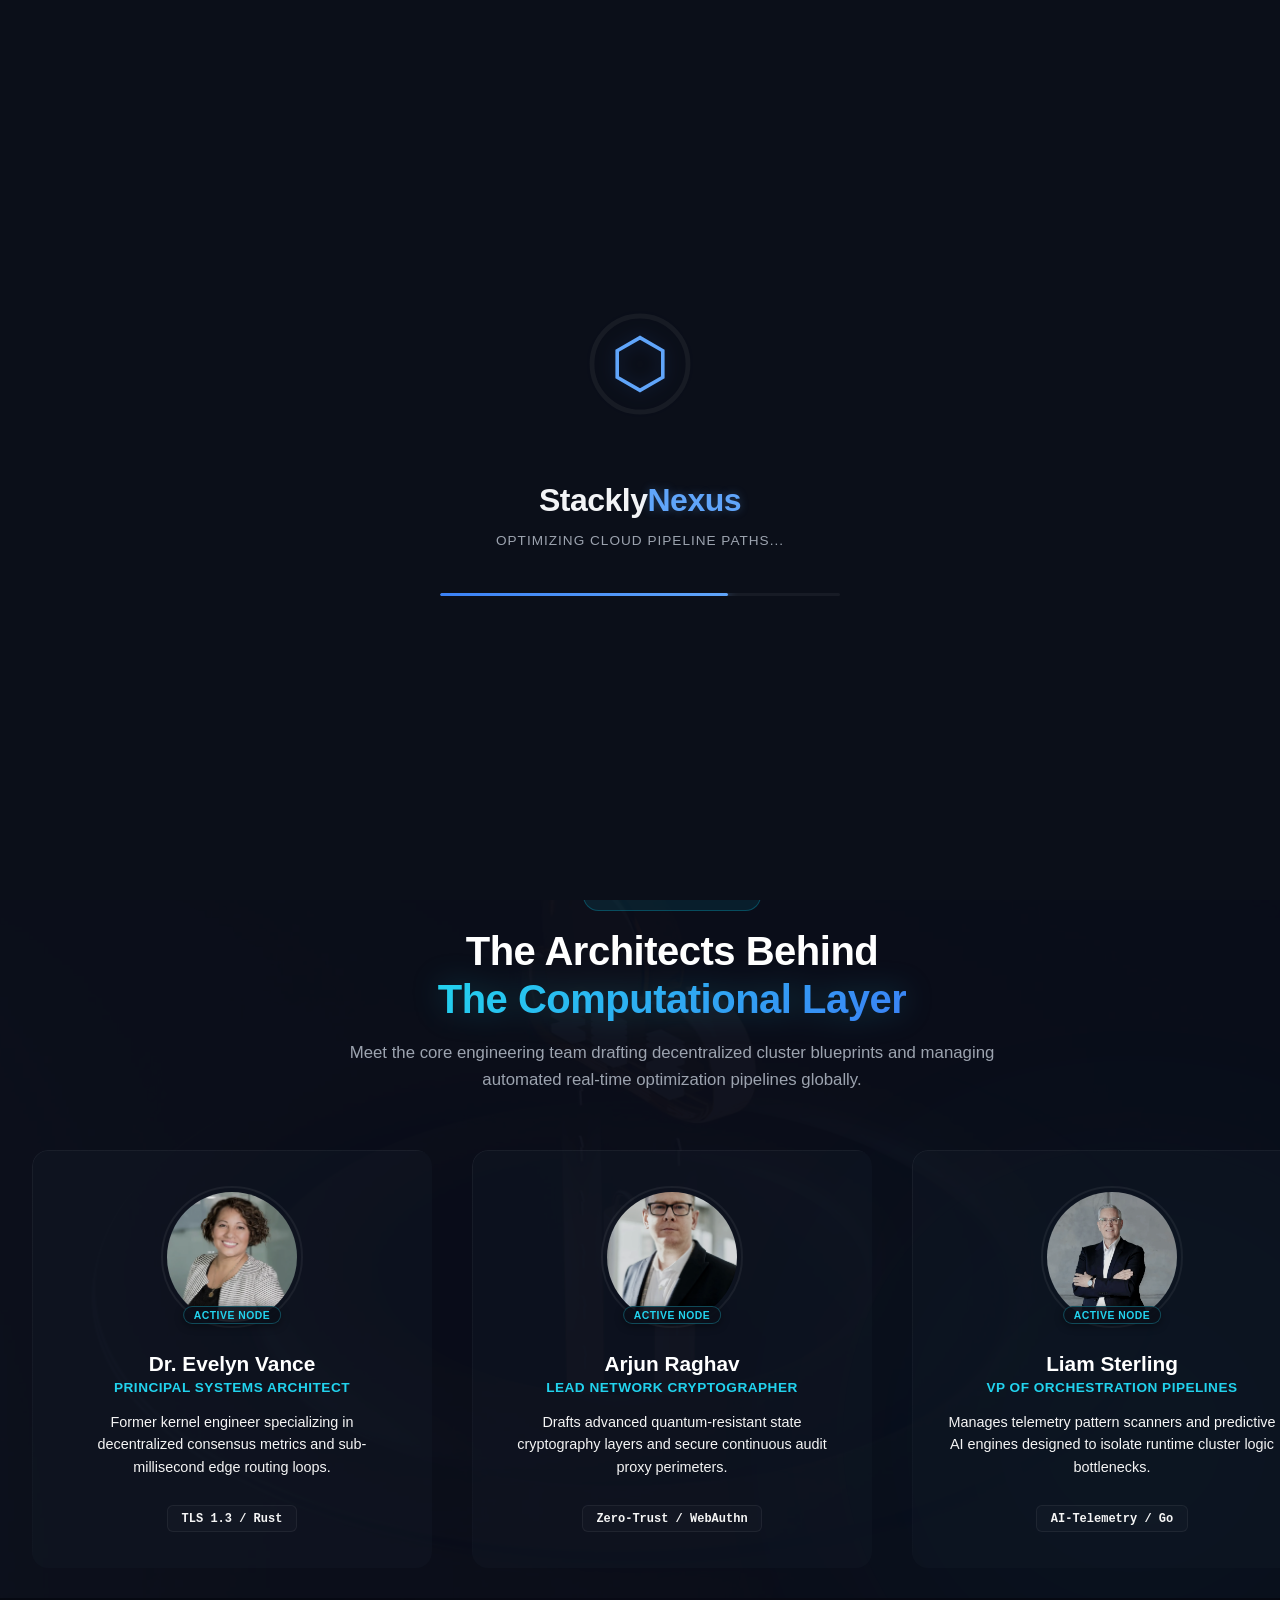
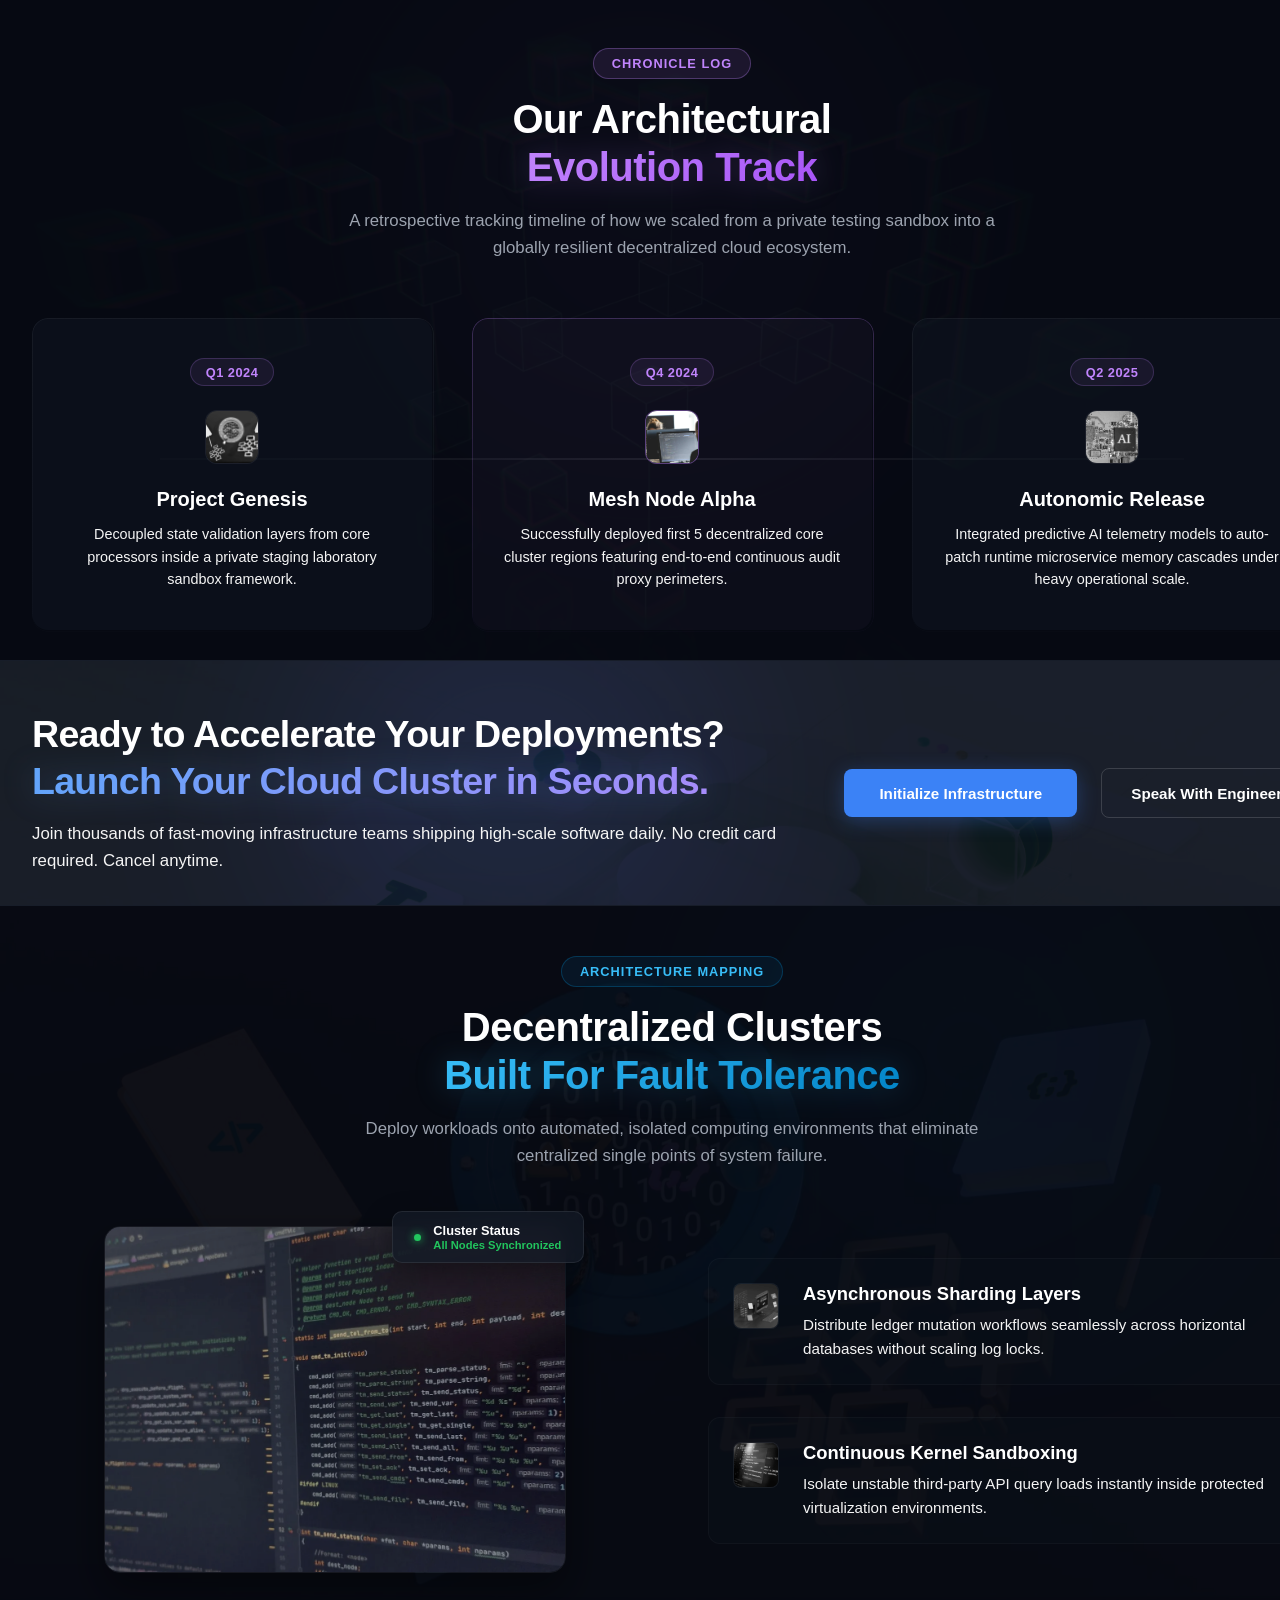
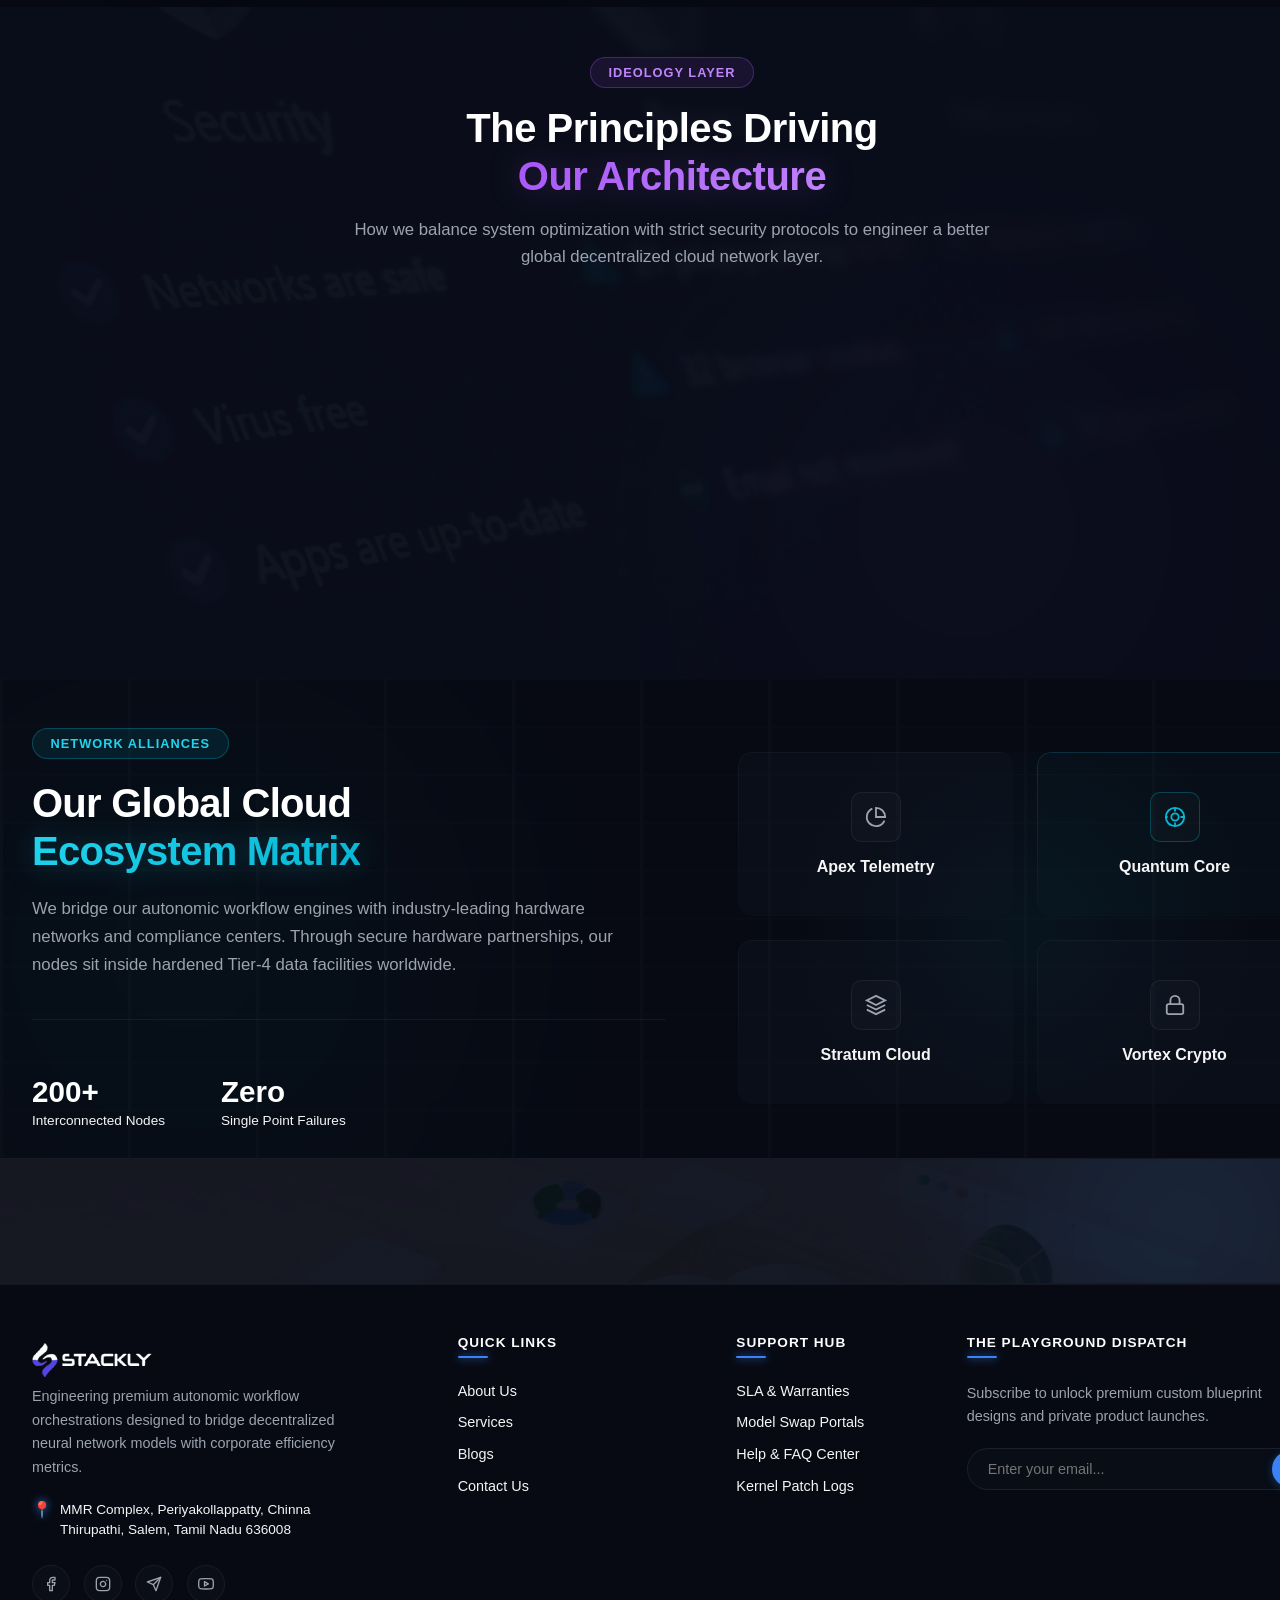
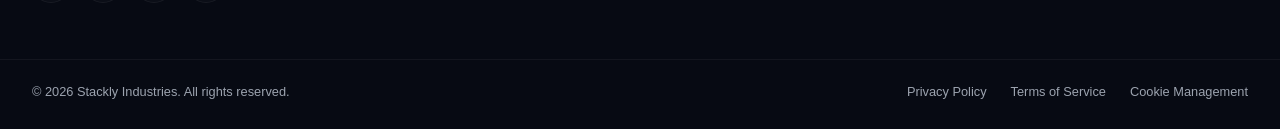
==== commit 25d65b98: "responsive added" ====
--- a/about.html
+++ b/about.html
@@ -578,7 +578,7 @@
     
     <!-- Background Canvas Layer Architecture -->
     <div class="team-bg-layer">
-        <img src="https://unsplash.com" alt="Technical network node layout background grid" class="team-mesh-img">
+        <img src="./Assests/cloud framework.webp" alt="Technical network node layout background grid" class="team-mesh-img">
         <div class="team-ambient-glow neon-cyan-glow"></div>
     </div>
 
